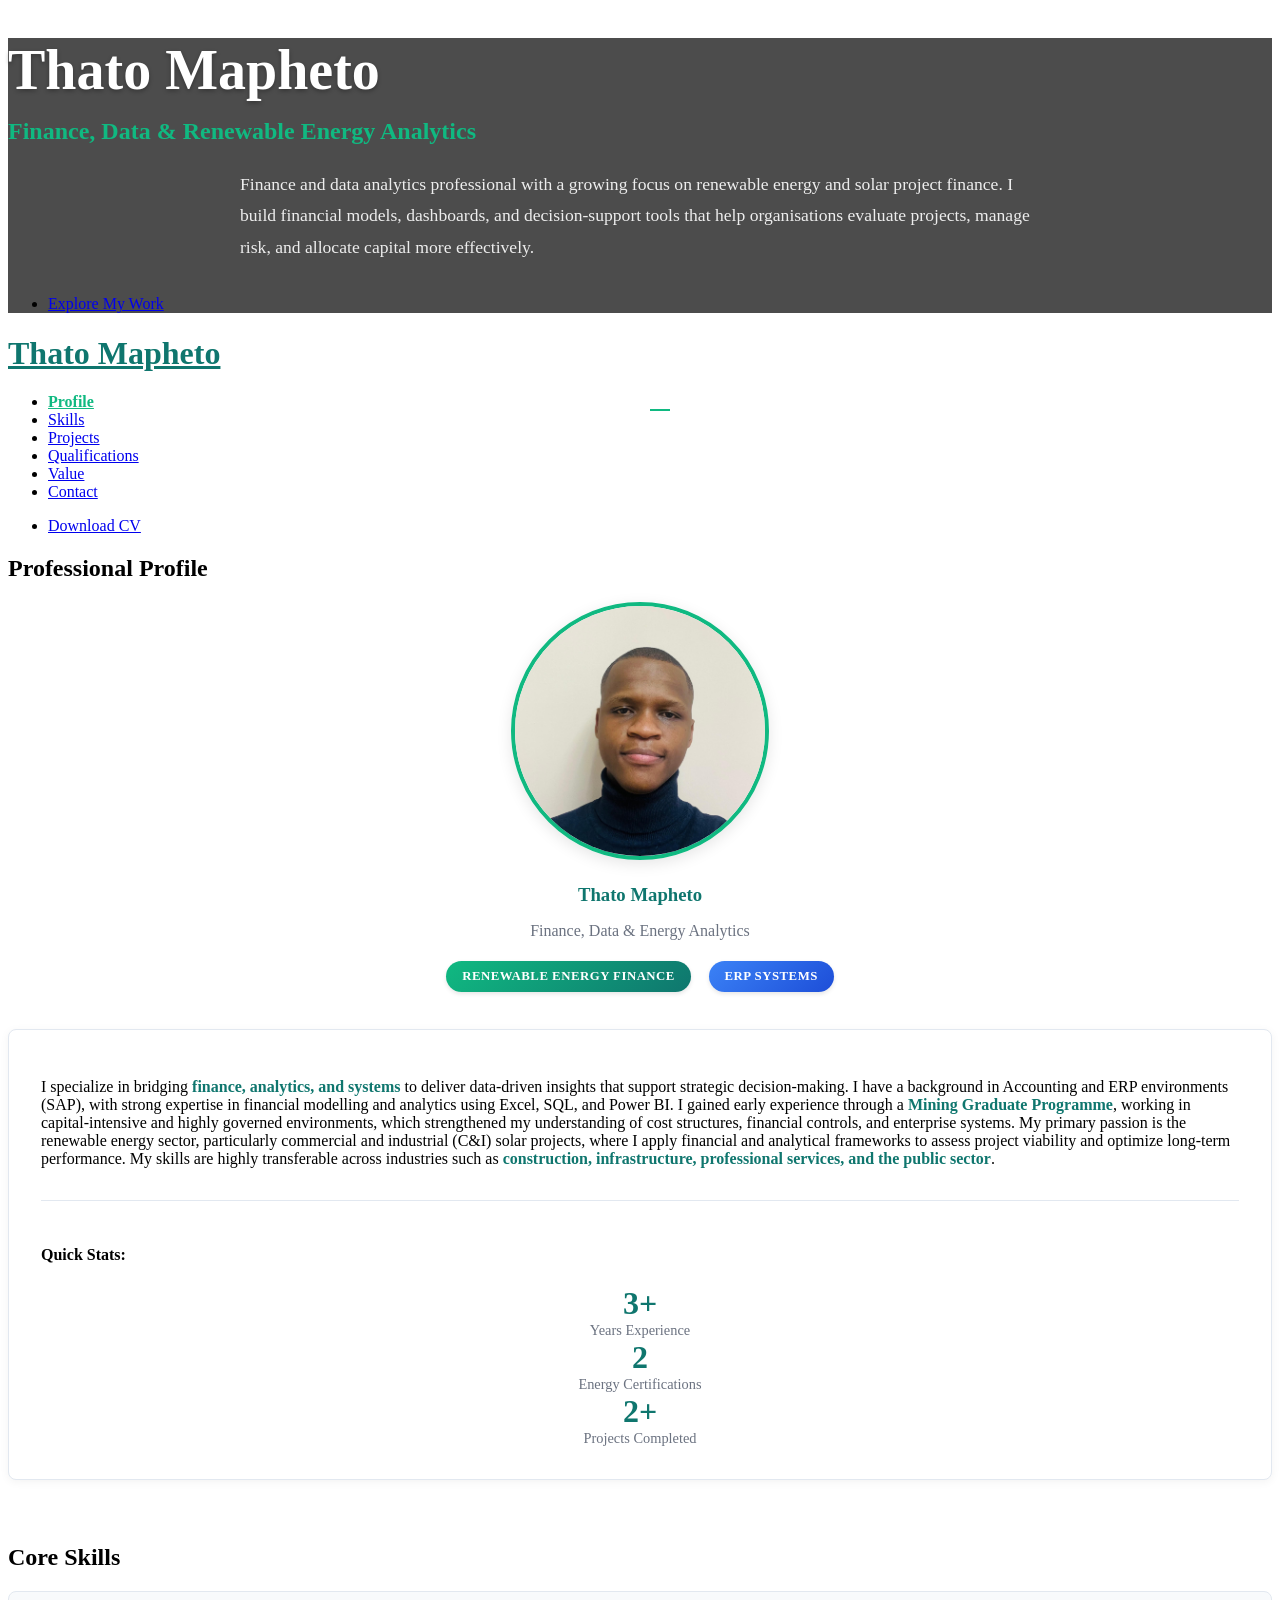
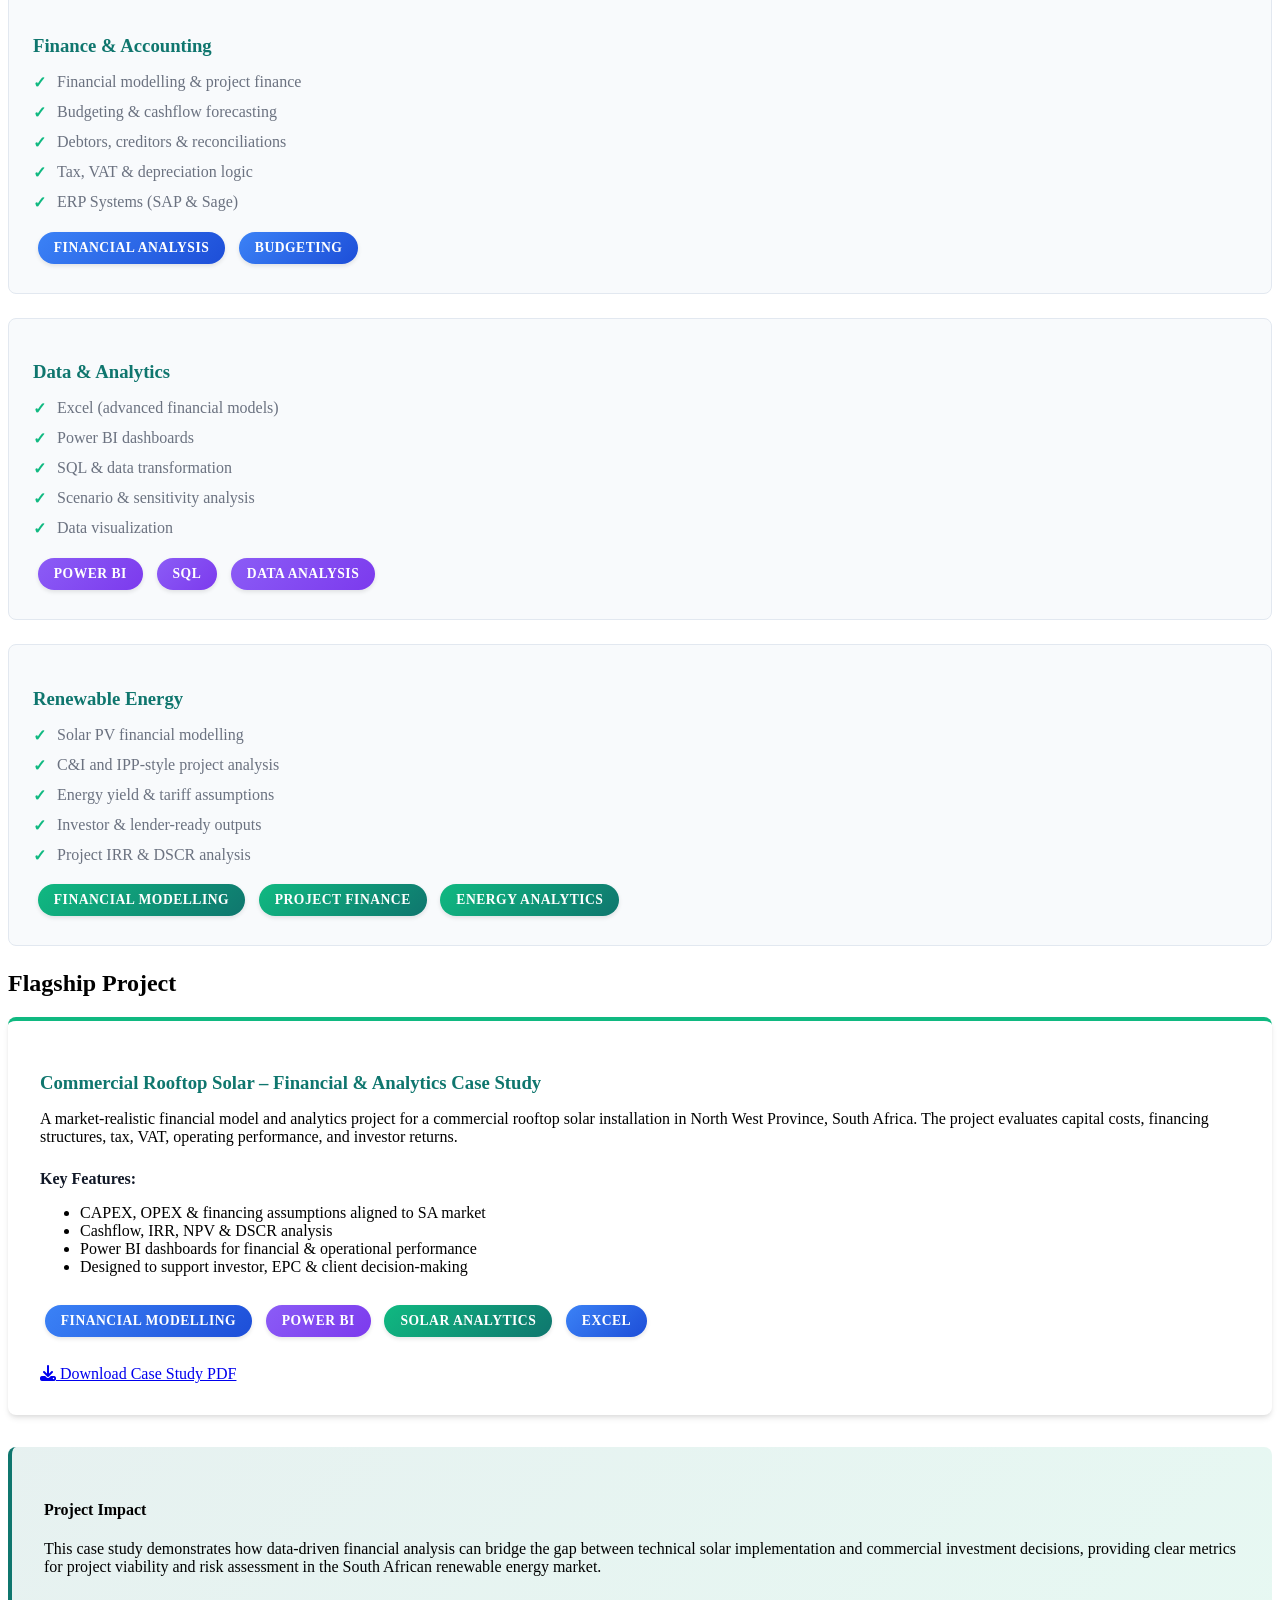
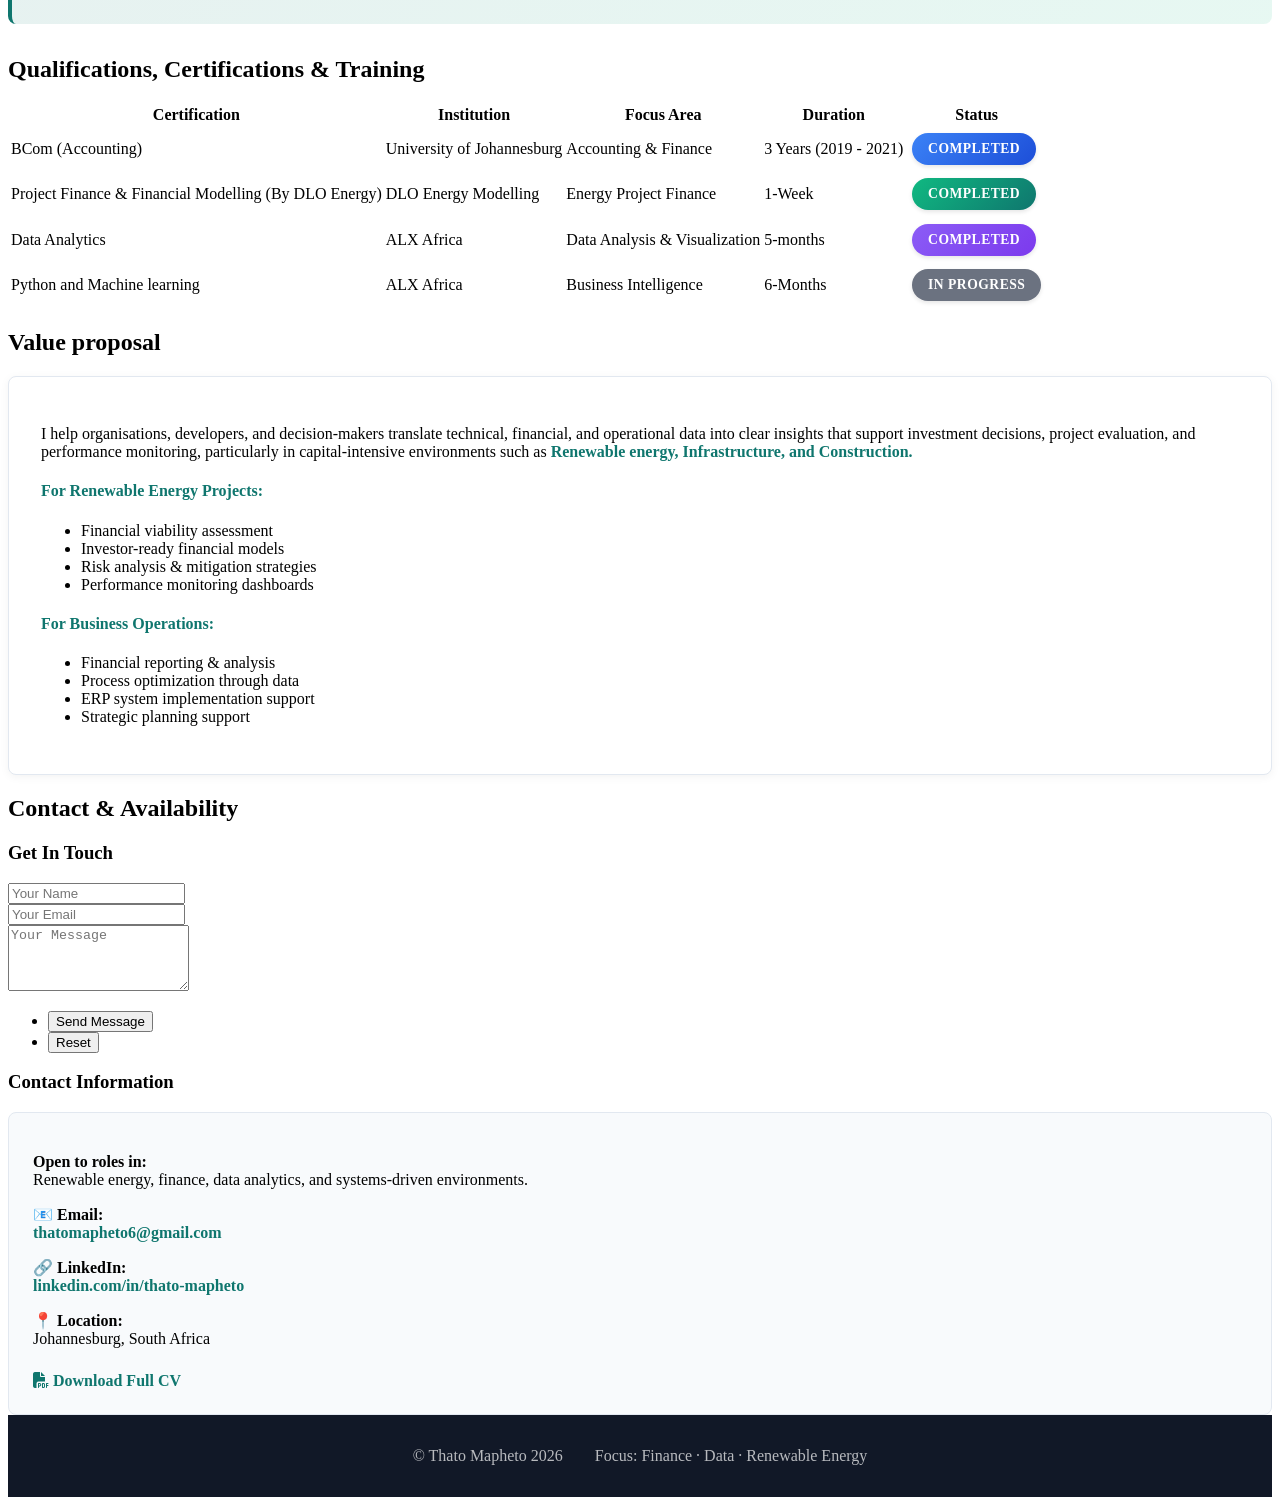
==== index1.html @ 17a0771d "add new website html" ====
<!DOCTYPE HTML>
<!--
	Massively by HTML5 UP
	html5up.net | @ajlkn
	Free for personal and commercial use under the CCA 3.0 license (html5up.net/license)
-->
<html>

<head>
	<title>Thato Mapheto | Finance, Data & Renewable Energy Analytics</title>
	<meta charset="utf-8" />
	<meta name="viewport" content="width=device-width, initial-scale=1, user-scalable=no" />
	<meta name="viewport" content="width=device-width, initial-scale=1.0, maximum-scale=5.0, user-scalable=yes">
	<meta name="description" content="Finance, Data & Renewable Energy Analytics Professional 
		specializing in solar project finance, financial modelling, and data-driven decision support." />
	<link rel="stylesheet" href="assets/css/main.css" />
	<link rel="stylesheet" href="assets/css/custom.css" />
	<noscript>
		<link rel="stylesheet" href="assets/css/noscript.css" />
	</noscript>
	<link rel="stylesheet" href="https://cdnjs.cloudflare.com/ajax/libs/font-awesome/6.4.0/css/all.min.css">
</head>

<body class="is-preload">

	<!-- Wrapper -->
	<div id="wrapper" class="fade-in">

		<!-- Intro -->
		<div id="intro">
			<h1>Thato Mapheto</h1>
			<div class="tagline">Finance, Data & Renewable Energy Analytics</div>
			<p class="intro-text">
				Finance and data analytics professional with a growing focus on renewable energy and solar project
				finance.
				I build financial models, dashboards, and decision-support tools that help organisations evaluate
				projects,
				manage risk, and allocate capital more effectively.
			</p>
			<ul class="actions">
				<li><a href="#main" class="button icon solid solo fa-arrow-down scrolly">Explore My Work</a></li>
			</ul>
		</div>

		<!-- Header -->
		<header id="header">
			<a href="index.html" class="logo header-logo">
				<h1>Thato Mapheto</h1>
			</a>
		</header>

		<!-- Nav -->
		<nav id="nav">
			<ul class="links">
				<li class="active"><a href="#main">Profile</a></li>
				<li><a href="#skills">Skills</a></li>
				<li><a href="#projects">Projects</a></li>
				<li><a href="#certifications">Qualifications</a></li>
				<li><a href="#value">Value</a></li>
				<li><a href="#contact">Contact</a></li>
			</ul>
			<ul class="icons">
				<li><a href="./ThatoMaphetoCV.pdf" class="button icon solid fa-download" download>Download CV</a>
				</li>
			</ul>
		</nav>

		<!-- Main -->
		<div id="main">

			<!-- Profile Section -->
			<article class="post featured">
				<header class="major">
					<h2>Professional Profile</h2>
				</header>

				<div class="row">
					<!-- Portrait Column -->
					<div class="col-4 col-12-small">
						<div class="profile-portrait">
							<div class="portrait-container">
								<img src="./images/image1.jpg" alt="Thato Mapheto - Finance & Energy Professional" />
							</div>
							<div class="portrait-info">
								<h3>Thato Mapheto</h3>
								<p>Finance, Data & Energy Analytics</p>
								<div class="portrait-tags">
									<span class="skill-tag energy-tag">Renewable Energy Finance</span>
									<span class="skill-tag finance-tag">ERP Systems</span>
								</div>
							</div>
						</div>
					</div>

					<!-- Bio Content Column -->
					<div class="col-8 col-12-small">
						<div class="box">
							<p>
								I specialize in bridging <span class="highlight-text">finance, analytics, and
									systems</span> to deliver data-driven insights that support strategic
								decision-making.
								I have a background in Accounting and ERP environments (SAP), with
								strong expertise in financial modelling and analytics using Excel, SQL, and Power BI.
								I gained early experience through a <span class="highlight-text">Mining Graduate
									Programme</span>,
								working in capital-intensive and highly governed environments, which strengthened my
								understanding of cost structures, financial controls, and enterprise systems. My primary
								passion is
								the renewable energy sector, particularly commercial and industrial (C&I) solar
								projects, where I
								apply financial and analytical frameworks to assess project viability and optimize
								long-term
								performance. My skills are highly transferable across industries such as
								<span class="highlight-text">construction, infrastructure, professional services, and
									the public sector</span>.
							</p>

							<div class="quick-stats">
								<h4>Quick Stats:</h4>
								<div class="row stats-grid">
									<div class="col-4 col-12-small">
										<div class="stat-item">
											<div class="stat-number">3+</div>
											<div class="stat-label">Years Experience</div>
										</div>
									</div>
									<div class="col-4 col-12-small">
										<div class="stat-item">
											<div class="stat-number">2</div>
											<div class="stat-label">Energy Certifications</div>
										</div>
									</div>
									<div class="col-4 col-12-small">
										<div class="stat-item">
											<div class="stat-number">2+</div>
											<div class="stat-label">Projects Completed</div>
										</div>
									</div>
								</div>
							</div>
						</div>
					</div>
				</div>
			</article>

			<!-- Skills Section -->
			<section id="skills">
				<article>
					<header>
						<h2>Core Skills</h2>
					</header>

					<div class="row">
						<div class="col-4 col-12-small">
							<div class="value-card">
								<h3>Finance & Accounting</h3>
								<ul>
									<li>Financial modelling & project finance</li>
									<li>Budgeting & cashflow forecasting</li>
									<li>Debtors, creditors & reconciliations</li>
									<li>Tax, VAT & depreciation logic</li>
									<li>ERP Systems (SAP & Sage)</li>
								</ul>
								<div class="skill-tags">
									<span class="skill-tag finance-tag">Financial Analysis</span>
									<span class="skill-tag finance-tag">Budgeting</span>
								</div>
							</div>
						</div>

						<div class="col-4 col-12-small">
							<div class="value-card">
								<h3>Data & Analytics</h3>
								<ul>
									<li>Excel (advanced financial models)</li>
									<li>Power BI dashboards</li>
									<li>SQL & data transformation</li>
									<li>Scenario & sensitivity analysis</li>
									<li>Data visualization</li>
								</ul>
								<div class="skill-tags">
									<span class="skill-tag data-tag">Power BI</span>
									<span class="skill-tag data-tag">SQL</span>
									<span class="skill-tag data-tag">Data Analysis</span>
								</div>
							</div>
						</div>

						<div class="col-4 col-12-small">
							<div class="value-card">
								<h3>Renewable Energy</h3>
								<ul>
									<li>Solar PV financial modelling</li>
									<li>C&I and IPP-style project analysis</li>
									<li>Energy yield & tariff assumptions</li>
									<li>Investor & lender-ready outputs</li>
									<li>Project IRR & DSCR analysis</li>
								</ul>
								<div class="skill-tags">
									<span class="skill-tag energy-tag">Financial Modelling</span>
									<span class="skill-tag energy-tag">Project Finance</span>
									<span class="skill-tag energy-tag">Energy Analytics</span>
								</div>
							</div>
						</div>
					</div>
				</article>
			</section>

			<!-- Projects Section -->
			<section id="projects">
				<article>
					<header>
						<h2>Flagship Project</h2>
					</header>

					<div class="project-card">
						<h3>Commercial Rooftop Solar – Financial & Analytics Case Study</h3>
						<p>
							A market-realistic financial model and analytics project for a commercial rooftop solar
							installation
							in North West Province, South Africa. The project evaluates capital costs, financing
							structures,
							tax, VAT, operating performance, and investor returns.
						</p>

						<h4>Key Features:</h4>
						<ul>
							<li>CAPEX, OPEX & financing assumptions aligned to SA market</li>
							<li>Cashflow, IRR, NPV & DSCR analysis</li>
							<li>Power BI dashboards for financial & operational performance</li>
							<li>Designed to support investor, EPC & client decision-making</li>
						</ul>

						<div class="tech-stack">
							<span class="tech-tag finance-tag">Financial Modelling</span>
							<span class="tech-tag data-tag">Power BI</span>
							<span class="tech-tag energy-tag">Solar Analytics</span>
							<span class="tech-tag finance-tag">Excel</span>
						</div>

						<a href="./North_West_Rooftop_Solar_Case_Study.pdf" class="button primary" target="_blank">
							<i class="fas fa-download"></i> Download Case Study PDF
						</a>
					</div>

					<div class="highlight-box">
						<h4>Project Impact</h4>
						<p>This case study demonstrates how data-driven financial analysis can bridge the gap between
							technical
							solar implementation and commercial investment decisions, providing clear metrics for
							project viability
							and risk assessment in the South African renewable energy market.</p>
					</div>
				</article>
			</section>

			<!-- Certifications Section -->
			<section id="certifications">
				<article>
					<header>
						<h2>Qualifications, Certifications & Training</h2>
					</header>

					<div class="table-wrapper">

						<!-- Update your certifications table -->
						<table>
							<thead>
								<tr>
									<th>Certification</th>
									<th>Institution</th>
									<th>Focus Area</th>
									<th>Duration</th>
									<th>Status</th>
								</tr>
							</thead>
							<tbody>
								<tr>
									<td data-label="Certification">BCom (Accounting)</td>
									<td data-label="Institution">University of Johannesburg</td>
									<td data-label="Focus Area">Accounting & Finance</td>
									<td data-label="Duration">3 Years (2019 - 2021)</td>
									<td data-label="Status"><span class="cert-badge finance-tag">Completed</span></td>
								</tr>

								<tr>
									<td>Project Finance & Financial Modelling (By DLO Energy)</td>
									<td>DLO Energy Modelling</td>
									<td>Energy Project Finance</td>
									<td>1-Week </td>
									<td><span class="cert-badge energy-tag">Completed</span></td>
								</tr>
								<tr>
									<td>Data Analytics</td>
									<td>ALX Africa</td>
									<td>Data Analysis & Visualization</td>
									<td>5-months</td>
									<td><span class="cert-badge data-tag">Completed</span></td>
								</tr>
								<tr>
									<td>Python and Machine learning</td>
									<td>ALX Africa</td>
									<td>Business Intelligence</td>
									<td>6-Months</td>
									<td><span class="cert-badge in-progress">In Progress</span></td>
								</tr>
							</tbody>
						</table>
					</div>
				</article>
			</section>

			<!-- Value Section -->
			<section id="value">
				<article>
					<header>
						<h2>Value proposal</h2>
					</header>

					<div class="box">
						<p>
							I help organisations, developers, and decision-makers translate technical, financial,
							and operational data into clear insights that support investment decisions, project
							evaluation,
							and performance monitoring, particularly in capital-intensive environments such as
							<span class="highlight-text">Renewable energy, Infrastructure, and Construction.</span>
						</p>

						<div class="row">
							<div class="col-6 col-12-small">
								<h4><span class="highlight-text">For Renewable Energy Projects:</span></h4>
								<ul>
									<li>Financial viability assessment</li>
									<li>Investor-ready financial models</li>
									<li>Risk analysis & mitigation strategies</li>
									<li>Performance monitoring dashboards</li>
								</ul>
							</div>
							<div class="col-6 col-12-small">
								<h4><span class="highlight-text">For Business Operations:</span></h4>
								<ul>
									<li>Financial reporting & analysis</li>
									<li>Process optimization through data</li>
									<li>ERP system implementation support</li>
									<li>Strategic planning support</li>
								</ul>
							</div>
						</div>
					</div>
				</article>
			</section>

			<!-- Contact Section -->
			<section id="contact">
				<article>
					<header>
						<h2>Contact & Availability</h2>
					</header>

					<div class="row">
						<div class="col-6 col-12-small">
							<h3>Get In Touch</h3>
							<form id="contact-form" method="post" action="#">
								<div class="row gtr-uniform">
									<div class="col-6 col-12-xsmall">
										<input type="text" name="name" id="name" placeholder="Your Name" required />
									</div>
									<div class="col-6 col-12-xsmall">
										<input type="email" name="email" id="email" placeholder="Your Email" required />
									</div>
									<div class="col-12">
										<textarea name="message" id="message" placeholder="Your Message" rows="4"
											required></textarea>
									</div>
									<div class="col-12">
										<ul class="actions">
											<li><input type="submit" value="Send Message" class="primary" /></li>
											<li><input type="reset" value="Reset" /></li>
										</ul>
									</div>
								</div>
							</form>
						</div>
						<div class="col-6 col-12-small">
							<h3>Contact Information</h3>
							<div class="contact-info">
								<p>
									<strong>Open to roles in:</strong><br />
									Renewable energy, finance, data analytics, and systems-driven environments.
								</p>

								<p>
									<strong>📧 Email:</strong><br />
									<a href="mailto:thatomapheto6@gmail.com">thatomapheto6@gmail.com</a>
								</p>

								<p>
									<strong>🔗 LinkedIn:</strong><br />
									<a href="https://www.linkedin.com" target="_blank">linkedin.com/in/thato-mapheto</a>
								</p>

								<p>
									<strong>📍 Location:</strong><br />
									Johannesburg, South Africa
								</p>

								<div class="cv-download">
									<a href="./ThatoMaphetoCV.pdf" class="button" download>
										<i class="fas fa-file-pdf"></i> Download Full CV
									</a>
								</div>
							</div>
						</div>
					</div>
				</article>
			</section>
		</div>

		<!-- Copyright -->
		<div id="copyright">
			<ul>
				<li>&copy; Thato Mapheto <span id="current-year"></span></li>
				<li>Focus: Finance · Data · Renewable Energy</li>
			</ul>
		</div>

	</div>

	<!-- Scripts -->
	<script src="assets/js/jquery.min.js"></script>
	<script src="assets/js/jquery.scrollex.min.js"></script>
	<script src="assets/js/jquery.scrolly.min.js"></script>
	<script src="assets/js/browser.min.js"></script>
	<script src="assets/js/breakpoints.min.js"></script>
	<script src="assets/js/util.js"></script>
	<script src="assets/js/main.js"></script>
	<script src="assets/js/custom.js"></script>

</body>

</html>
---- assets/css/main.css ----
@import url(fontawesome-all.min.css);
@import url("https://fonts.googleapis.com/css?family=Merriweather:300,700,300italic,700italic|Source+Sans+Pro:900");

/*
	Massively by HTML5 UP
	html5up.net | @ajlkn
	Free for personal and commercial use under the CCA 3.0 license (html5up.net/license)
*/

html, body, div, span, applet, object,
iframe, h1, h2, h3, h4, h5, h6, p, blockquote,
pre, a, abbr, acronym, address, big, cite,
code, del, dfn, em, img, ins, kbd, q, s, samp,
small, strike, strong, sub, sup, tt, var, b,
u, i, center, dl, dt, dd, ol, ul, li, fieldset,
form, label, legend, table, caption, tbody,
tfoot, thead, tr, th, td, article, aside,
canvas, details, embed, figure, figcaption,
footer, header, hgroup, menu, nav, output, ruby,
section, summary, time, mark, audio, video {
	margin: 0;
	padding: 0;
	border: 0;
	font-size: 100%;
	font: inherit;
	vertical-align: baseline;}

article, aside, details, figcaption, figure,
footer, header, hgroup, menu, nav, section {
	display: block;}

body {
	line-height: 1;
}

ol, ul {
	list-style: none;
}

blockquote, q {
	quotes: none;
}

	blockquote:before, blockquote:after, q:before, q:after {
		content: '';
		content: none;
	}

table {
	border-collapse: collapse;
	border-spacing: 0;
}

body {
	-webkit-text-size-adjust: none;
}

mark {
	background-color: transparent;
	color: inherit;
}

input::-moz-focus-inner {
	border: 0;
	padding: 0;
}

input, select, textarea {
	-moz-appearance: none;
	-webkit-appearance: none;
	-ms-appearance: none;
	appearance: none;
}

/* Basic */

	@-ms-viewport {
		width: device-width;
	}

	body {
		-ms-overflow-style: scrollbar;
	}

	@media screen and (max-width: 480px) {

		html, body {
			min-width: 320px;
		}

	}

	html {
		box-sizing: border-box;
	}

	*, *:before, *:after {
		box-sizing: inherit;
	}

	body {
		background-color: #1e252d;
	}

		body.is-preload *, body.is-preload *:before, body.is-preload *:after {
			-moz-animation: none !important;
			-webkit-animation: none !important;
			-ms-animation: none !important;
			animation: none !important;
			-moz-transition: none !important;
			-webkit-transition: none !important;
			-ms-transition: none !important;
			transition: none !important;
		}

/* Type */

	html {
		font-size: 16pt;
	}

		@media screen and (max-width: 1680px) {

			html {
				font-size: 12pt;
			}

		}

		@media screen and (max-width: 1280px) {

			html {
				font-size: 11pt;
			}

		}

		@media screen and (max-width: 360px) {

			html {
				font-size: 10pt;
			}

		}

	body {
		color: #212931;
	}

	body, input, select, textarea {
		font-family: "Merriweather", Georgia, serif;
		font-weight: 300;
		font-size: 1rem;
		line-height: 2.375;
	}

	a {
		-moz-transition: color 0.2s ease-in-out, background-color 0.2s ease-in-out, border-color 0.2s ease-in-out, box-shadow 0.2s ease-in-out;
		-webkit-transition: color 0.2s ease-in-out, background-color 0.2s ease-in-out, border-color 0.2s ease-in-out, box-shadow 0.2s ease-in-out;
		-ms-transition: color 0.2s ease-in-out, background-color 0.2s ease-in-out, border-color 0.2s ease-in-out, box-shadow 0.2s ease-in-out;
		transition: color 0.2s ease-in-out, background-color 0.2s ease-in-out, border-color 0.2s ease-in-out, box-shadow 0.2s ease-in-out;
		border-bottom: dotted 1px;
		text-decoration: none;
	}

		a:hover {
			border-bottom-color: transparent;
		}

	strong, b {
		font-weight: 600;
	}

	em, i {
		font-style: italic;
	}

	p {
		text-align: justify;
		margin: 0 0 2rem 0;
	}

	h1, h2, h3, h4, h5, h6 {
		font-family: "Source Sans Pro", Helvetica, sans-serif;
		font-weight: 900;
		line-height: 1.5;
		letter-spacing: 0.075em;
		text-transform: uppercase;
		margin: 0 0 1rem 0;
	}

		h1 a, h2 a, h3 a, h4 a, h5 a, h6 a {
			border-bottom: 0;
			color: inherit;
			text-decoration: none;
		}

	h1 {
		font-size: 4rem;
		line-height: 1.1;
		margin: 0 0 2rem 0;
	}

	h2 {
		font-size: 1.75rem;
		line-height: 1.3;
		margin: 0 0 1.5rem 0;
	}

	h3 {
		font-size: 1.25rem;
		margin: 0 0 1.5rem 0;
	}

	h4 {
		font-size: 1rem;
	}

	h5 {
		font-size: 0.9rem;
	}

	h6 {
		font-size: 0.8rem;
	}

	sub {
		font-size: 0.8rem;
		position: relative;
		top: 0.5rem;
	}

	sup {
		font-size: 0.8rem;
		position: relative;
		top: -0.5rem;
	}

	blockquote {
		border-left: solid 4px;
		font-style: italic;
		margin: 0 0 2rem 0;
		padding: 0.5rem 0 0.5rem 2rem;
	}

	code {
		border: solid 2px;
		font-family: "Courier New", monospace;
		font-size: 0.9rem;
		margin: 0 0.25rem;
		padding: 0.25rem 0.65rem;
	}

	pre {
		-webkit-overflow-scrolling: touch;
		font-family: "Courier New", monospace;
		font-size: 0.9rem;
		margin: 0 0 2rem 0;
	}

		pre code {
			display: block;
			line-height: 1.75;
			padding: 1rem 1.5rem;
			overflow-x: auto;
		}

	hr {
		border: 0;
		border-bottom: solid 2px;
		margin: 3rem 0;
	}

		hr.major {
			margin: 5rem 0;
		}

	.align-left {
		text-align: left;
	}

	.align-center {
		text-align: center;
	}

	.align-right {
		text-align: right;
	}

	input, select, textarea {
		color: #212931;
	}

	a {
		color: #212931;
		border-bottom-color: rgba(33, 41, 49, 0.5);
	}

		a:hover {
			border-bottom-color: transparent;
			color: #18bfef !important;
		}

	strong, b {
		color: #212931;
	}

	h1, h2, h3, h4, h5, h6 {
		color: #212931;
	}

	blockquote {
		border-left-color: #eeeeee;
	}

	code {
		background: rgba(220, 220, 220, 0.25);
		border-color: #eeeeee;
	}

	hr {
		border-bottom-color: #eeeeee;
	}

/* Row */

	.row {
		display: flex;
		flex-wrap: wrap;
		box-sizing: border-box;
		align-items: stretch;
	}

		.row > * {
			box-sizing: border-box;
		}

		.row.gtr-uniform > * > :last-child {
			margin-bottom: 0;
		}

		.row.aln-left {
			justify-content: flex-start;
		}

		.row.aln-center {
			justify-content: center;
		}

		.row.aln-right {
			justify-content: flex-end;
		}

		.row.aln-top {
			align-items: flex-start;
		}

		.row.aln-middle {
			align-items: center;
		}

		.row.aln-bottom {
			align-items: flex-end;
		}

		.row > .imp {
			order: -1;
		}

		.row > .col-1 {
			width: 8.33333%;
		}

		.row > .off-1 {
			margin-left: 8.33333%;
		}

		.row > .col-2 {
			width: 16.66667%;
		}

		.row > .off-2 {
			margin-left: 16.66667%;
		}

		.row > .col-3 {
			width: 25%;
		}

		.row > .off-3 {
			margin-left: 25%;
		}

		.row > .col-4 {
			width: 33.33333%;
		}

		.row > .off-4 {
			margin-left: 33.33333%;
		}

		.row > .col-5 {
			width: 41.66667%;
		}

		.row > .off-5 {
			margin-left: 41.66667%;
		}

		.row > .col-6 {
			width: 50%;
		}

		.row > .off-6 {
			margin-left: 50%;
		}

		.row > .col-7 {
			width: 58.33333%;
		}

		.row > .off-7 {
			margin-left: 58.33333%;
		}

		.row > .col-8 {
			width: 66.66667%;
		}

		.row > .off-8 {
			margin-left: 66.66667%;
		}

		.row > .col-9 {
			width: 75%;
		}

		.row > .off-9 {
			margin-left: 75%;
		}

		.row > .col-10 {
			width: 83.33333%;
		}

		.row > .off-10 {
			margin-left: 83.33333%;
		}

		.row > .col-11 {
			width: 91.66667%;
		}

		.row > .off-11 {
			margin-left: 91.66667%;
		}

		.row > .col-12 {
			width: 100%;
		}

		.row > .off-12 {
			margin-left: 100%;
		}

		.row.gtr-0 {
			margin-top: 0;
			margin-left: 0rem;
		}

			.row.gtr-0 > * {
				padding: 0 0 0 0rem;
			}

			.row.gtr-0.gtr-uniform {
				margin-top: 0rem;
			}

				.row.gtr-0.gtr-uniform > * {
					padding-top: 0rem;
				}

		.row.gtr-25 {
			margin-top: 0;
			margin-left: -0.375rem;
		}

			.row.gtr-25 > * {
				padding: 0 0 0 0.375rem;
			}

			.row.gtr-25.gtr-uniform {
				margin-top: -0.375rem;
			}

				.row.gtr-25.gtr-uniform > * {
					padding-top: 0.375rem;
				}

		.row.gtr-50 {
			margin-top: 0;
			margin-left: -0.75rem;
		}

			.row.gtr-50 > * {
				padding: 0 0 0 0.75rem;
			}

			.row.gtr-50.gtr-uniform {
				margin-top: -0.75rem;
			}

				.row.gtr-50.gtr-uniform > * {
					padding-top: 0.75rem;
				}

		.row {
			margin-top: 0;
			margin-left: -1.5rem;
		}

			.row > * {
				padding: 0 0 0 1.5rem;
			}

			.row.gtr-uniform {
				margin-top: -1.5rem;
			}

				.row.gtr-uniform > * {
					padding-top: 1.5rem;
				}

		.row.gtr-150 {
			margin-top: 0;
			margin-left: -2.25rem;
		}

			.row.gtr-150 > * {
				padding: 0 0 0 2.25rem;
			}

			.row.gtr-150.gtr-uniform {
				margin-top: -2.25rem;
			}

				.row.gtr-150.gtr-uniform > * {
					padding-top: 2.25rem;
				}

		.row.gtr-200 {
			margin-top: 0;
			margin-left: -3rem;
		}

			.row.gtr-200 > * {
				padding: 0 0 0 3rem;
			}

			.row.gtr-200.gtr-uniform {
				margin-top: -3rem;
			}

				.row.gtr-200.gtr-uniform > * {
					padding-top: 3rem;
				}

		@media screen and (max-width: 1680px) {

			.row {
				display: flex;
				flex-wrap: wrap;
				box-sizing: border-box;
				align-items: stretch;
			}

				.row > * {
					box-sizing: border-box;
				}

				.row.gtr-uniform > * > :last-child {
					margin-bottom: 0;
				}

				.row.aln-left {
					justify-content: flex-start;
				}

				.row.aln-center {
					justify-content: center;
				}

				.row.aln-right {
					justify-content: flex-end;
				}

				.row.aln-top {
					align-items: flex-start;
				}

				.row.aln-middle {
					align-items: center;
				}

				.row.aln-bottom {
					align-items: flex-end;
				}

				.row > .imp-xlarge {
					order: -1;
				}

				.row > .col-1-xlarge {
					width: 8.33333%;
				}

				.row > .off-1-xlarge {
					margin-left: 8.33333%;
				}

				.row > .col-2-xlarge {
					width: 16.66667%;
				}

				.row > .off-2-xlarge {
					margin-left: 16.66667%;
				}

				.row > .col-3-xlarge {
					width: 25%;
				}

				.row > .off-3-xlarge {
					margin-left: 25%;
				}

				.row > .col-4-xlarge {
					width: 33.33333%;
				}

				.row > .off-4-xlarge {
					margin-left: 33.33333%;
				}

				.row > .col-5-xlarge {
					width: 41.66667%;
				}

				.row > .off-5-xlarge {
					margin-left: 41.66667%;
				}

				.row > .col-6-xlarge {
					width: 50%;
				}

				.row > .off-6-xlarge {
					margin-left: 50%;
				}

				.row > .col-7-xlarge {
					width: 58.33333%;
				}

				.row > .off-7-xlarge {
					margin-left: 58.33333%;
				}

				.row > .col-8-xlarge {
					width: 66.66667%;
				}

				.row > .off-8-xlarge {
					margin-left: 66.66667%;
				}

				.row > .col-9-xlarge {
					width: 75%;
				}

				.row > .off-9-xlarge {
					margin-left: 75%;
				}

				.row > .col-10-xlarge {
					width: 83.33333%;
				}

				.row > .off-10-xlarge {
					margin-left: 83.33333%;
				}

				.row > .col-11-xlarge {
					width: 91.66667%;
				}

				.row > .off-11-xlarge {
					margin-left: 91.66667%;
				}

				.row > .col-12-xlarge {
					width: 100%;
				}

				.row > .off-12-xlarge {
					margin-left: 100%;
				}

				.row.gtr-0 {
					margin-top: 0;
					margin-left: 0rem;
				}

					.row.gtr-0 > * {
						padding: 0 0 0 0rem;
					}

					.row.gtr-0.gtr-uniform {
						margin-top: 0rem;
					}

						.row.gtr-0.gtr-uniform > * {
							padding-top: 0rem;
						}

				.row.gtr-25 {
					margin-top: 0;
					margin-left: -0.375rem;
				}

					.row.gtr-25 > * {
						padding: 0 0 0 0.375rem;
					}

					.row.gtr-25.gtr-uniform {
						margin-top: -0.375rem;
					}

						.row.gtr-25.gtr-uniform > * {
							padding-top: 0.375rem;
						}

				.row.gtr-50 {
					margin-top: 0;
					margin-left: -0.75rem;
				}

					.row.gtr-50 > * {
						padding: 0 0 0 0.75rem;
					}

					.row.gtr-50.gtr-uniform {
						margin-top: -0.75rem;
					}

						.row.gtr-50.gtr-uniform > * {
							padding-top: 0.75rem;
						}

				.row {
					margin-top: 0;
					margin-left: -1.5rem;
				}

					.row > * {
						padding: 0 0 0 1.5rem;
					}

					.row.gtr-uniform {
						margin-top: -1.5rem;
					}

						.row.gtr-uniform > * {
							padding-top: 1.5rem;
						}

				.row.gtr-150 {
					margin-top: 0;
					margin-left: -2.25rem;
				}

					.row.gtr-150 > * {
						padding: 0 0 0 2.25rem;
					}

					.row.gtr-150.gtr-uniform {
						margin-top: -2.25rem;
					}

						.row.gtr-150.gtr-uniform > * {
							padding-top: 2.25rem;
						}

				.row.gtr-200 {
					margin-top: 0;
					margin-left: -3rem;
				}

					.row.gtr-200 > * {
						padding: 0 0 0 3rem;
					}

					.row.gtr-200.gtr-uniform {
						margin-top: -3rem;
					}

						.row.gtr-200.gtr-uniform > * {
							padding-top: 3rem;
						}

		}

		@media screen and (max-width: 1280px) {

			.row {
				display: flex;
				flex-wrap: wrap;
				box-sizing: border-box;
				align-items: stretch;
			}

				.row > * {
					box-sizing: border-box;
				}

				.row.gtr-uniform > * > :last-child {
					margin-bottom: 0;
				}

				.row.aln-left {
					justify-content: flex-start;
				}

				.row.aln-center {
					justify-content: center;
				}

				.row.aln-right {
					justify-content: flex-end;
				}

				.row.aln-top {
					align-items: flex-start;
				}

				.row.aln-middle {
					align-items: center;
				}

				.row.aln-bottom {
					align-items: flex-end;
				}

				.row > .imp-large {
					order: -1;
				}

				.row > .col-1-large {
					width: 8.33333%;
				}

				.row > .off-1-large {
					margin-left: 8.33333%;
				}

				.row > .col-2-large {
					width: 16.66667%;
				}

				.row > .off-2-large {
					margin-left: 16.66667%;
				}

				.row > .col-3-large {
					width: 25%;
				}

				.row > .off-3-large {
					margin-left: 25%;
				}

				.row > .col-4-large {
					width: 33.33333%;
				}

				.row > .off-4-large {
					margin-left: 33.33333%;
				}

				.row > .col-5-large {
					width: 41.66667%;
				}

				.row > .off-5-large {
					margin-left: 41.66667%;
				}

				.row > .col-6-large {
					width: 50%;
				}

				.row > .off-6-large {
					margin-left: 50%;
				}

				.row > .col-7-large {
					width: 58.33333%;
				}

				.row > .off-7-large {
					margin-left: 58.33333%;
				}

				.row > .col-8-large {
					width: 66.66667%;
				}

				.row > .off-8-large {
					margin-left: 66.66667%;
				}

				.row > .col-9-large {
					width: 75%;
				}

				.row > .off-9-large {
					margin-left: 75%;
				}

				.row > .col-10-large {
					width: 83.33333%;
				}

				.row > .off-10-large {
					margin-left: 83.33333%;
				}

				.row > .col-11-large {
					width: 91.66667%;
				}

				.row > .off-11-large {
					margin-left: 91.66667%;
				}

				.row > .col-12-large {
					width: 100%;
				}

				.row > .off-12-large {
					margin-left: 100%;
				}

				.row.gtr-0 {
					margin-top: 0;
					margin-left: 0rem;
				}

					.row.gtr-0 > * {
						padding: 0 0 0 0rem;
					}

					.row.gtr-0.gtr-uniform {
						margin-top: 0rem;
					}

						.row.gtr-0.gtr-uniform > * {
							padding-top: 0rem;
						}

				.row.gtr-25 {
					margin-top: 0;
					margin-left: -0.375rem;
				}

					.row.gtr-25 > * {
						padding: 0 0 0 0.375rem;
					}

					.row.gtr-25.gtr-uniform {
						margin-top: -0.375rem;
					}

						.row.gtr-25.gtr-uniform > * {
							padding-top: 0.375rem;
						}

				.row.gtr-50 {
					margin-top: 0;
					margin-left: -0.75rem;
				}

					.row.gtr-50 > * {
						padding: 0 0 0 0.75rem;
					}

					.row.gtr-50.gtr-uniform {
						margin-top: -0.75rem;
					}

						.row.gtr-50.gtr-uniform > * {
							padding-top: 0.75rem;
						}

				.row {
					margin-top: 0;
					margin-left: -1.5rem;
				}

					.row > * {
						padding: 0 0 0 1.5rem;
					}

					.row.gtr-uniform {
						margin-top: -1.5rem;
					}

						.row.gtr-uniform > * {
							padding-top: 1.5rem;
						}

				.row.gtr-150 {
					margin-top: 0;
					margin-left: -2.25rem;
				}

					.row.gtr-150 > * {
						padding: 0 0 0 2.25rem;
					}

					.row.gtr-150.gtr-uniform {
						margin-top: -2.25rem;
					}

						.row.gtr-150.gtr-uniform > * {
							padding-top: 2.25rem;
						}

				.row.gtr-200 {
					margin-top: 0;
					margin-left: -3rem;
				}

					.row.gtr-200 > * {
						padding: 0 0 0 3rem;
					}

					.row.gtr-200.gtr-uniform {
						margin-top: -3rem;
					}

						.row.gtr-200.gtr-uniform > * {
							padding-top: 3rem;
						}

		}

		@media screen and (max-width: 980px) {

			.row {
				display: flex;
				flex-wrap: wrap;
				box-sizing: border-box;
				align-items: stretch;
			}

				.row > * {
					box-sizing: border-box;
				}

				.row.gtr-uniform > * > :last-child {
					margin-bottom: 0;
				}

				.row.aln-left {
					justify-content: flex-start;
				}

				.row.aln-center {
					justify-content: center;
				}

				.row.aln-right {
					justify-content: flex-end;
				}

				.row.aln-top {
					align-items: flex-start;
				}

				.row.aln-middle {
					align-items: center;
				}

				.row.aln-bottom {
					align-items: flex-end;
				}

				.row > .imp-medium {
					order: -1;
				}

				.row > .col-1-medium {
					width: 8.33333%;
				}

				.row > .off-1-medium {
					margin-left: 8.33333%;
				}

				.row > .col-2-medium {
					width: 16.66667%;
				}

				.row > .off-2-medium {
					margin-left: 16.66667%;
				}

				.row > .col-3-medium {
					width: 25%;
				}

				.row > .off-3-medium {
					margin-left: 25%;
				}

				.row > .col-4-medium {
					width: 33.33333%;
				}

				.row > .off-4-medium {
					margin-left: 33.33333%;
				}

				.row > .col-5-medium {
					width: 41.66667%;
				}

				.row > .off-5-medium {
					margin-left: 41.66667%;
				}

				.row > .col-6-medium {
					width: 50%;
				}

				.row > .off-6-medium {
					margin-left: 50%;
				}

				.row > .col-7-medium {
					width: 58.33333%;
				}

				.row > .off-7-medium {
					margin-left: 58.33333%;
				}

				.row > .col-8-medium {
					width: 66.66667%;
				}

				.row > .off-8-medium {
					margin-left: 66.66667%;
				}

				.row > .col-9-medium {
					width: 75%;
				}

				.row > .off-9-medium {
					margin-left: 75%;
				}

				.row > .col-10-medium {
					width: 83.33333%;
				}

				.row > .off-10-medium {
					margin-left: 83.33333%;
				}

				.row > .col-11-medium {
					width: 91.66667%;
				}

				.row > .off-11-medium {
					margin-left: 91.66667%;
				}

				.row > .col-12-medium {
					width: 100%;
				}

				.row > .off-12-medium {
					margin-left: 100%;
				}

				.row.gtr-0 {
					margin-top: 0;
					margin-left: 0rem;
				}

					.row.gtr-0 > * {
						padding: 0 0 0 0rem;
					}

					.row.gtr-0.gtr-uniform {
						margin-top: 0rem;
					}

						.row.gtr-0.gtr-uniform > * {
							padding-top: 0rem;
						}

				.row.gtr-25 {
					margin-top: 0;
					margin-left: -0.375rem;
				}

					.row.gtr-25 > * {
						padding: 0 0 0 0.375rem;
					}

					.row.gtr-25.gtr-uniform {
						margin-top: -0.375rem;
					}

						.row.gtr-25.gtr-uniform > * {
							padding-top: 0.375rem;
						}

				.row.gtr-50 {
					margin-top: 0;
					margin-left: -0.75rem;
				}

					.row.gtr-50 > * {
						padding: 0 0 0 0.75rem;
					}

					.row.gtr-50.gtr-uniform {
						margin-top: -0.75rem;
					}

						.row.gtr-50.gtr-uniform > * {
							padding-top: 0.75rem;
						}

				.row {
					margin-top: 0;
					margin-left: -1.5rem;
				}

					.row > * {
						padding: 0 0 0 1.5rem;
					}

					.row.gtr-uniform {
						margin-top: -1.5rem;
					}

						.row.gtr-uniform > * {
							padding-top: 1.5rem;
						}

				.row.gtr-150 {
					margin-top: 0;
					margin-left: -2.25rem;
				}

					.row.gtr-150 > * {
						padding: 0 0 0 2.25rem;
					}

					.row.gtr-150.gtr-uniform {
						margin-top: -2.25rem;
					}

						.row.gtr-150.gtr-uniform > * {
							padding-top: 2.25rem;
						}

				.row.gtr-200 {
					margin-top: 0;
					margin-left: -3rem;
				}

					.row.gtr-200 > * {
						padding: 0 0 0 3rem;
					}

					.row.gtr-200.gtr-uniform {
						margin-top: -3rem;
					}

						.row.gtr-200.gtr-uniform > * {
							padding-top: 3rem;
						}

		}

		@media screen and (max-width: 736px) {

			.row {
				display: flex;
				flex-wrap: wrap;
				box-sizing: border-box;
				align-items: stretch;
			}

				.row > * {
					box-sizing: border-box;
				}

				.row.gtr-uniform > * > :last-child {
					margin-bottom: 0;
				}

				.row.aln-left {
					justify-content: flex-start;
				}

				.row.aln-center {
					justify-content: center;
				}

				.row.aln-right {
					justify-content: flex-end;
				}

				.row.aln-top {
					align-items: flex-start;
				}

				.row.aln-middle {
					align-items: center;
				}

				.row.aln-bottom {
					align-items: flex-end;
				}

				.row > .imp-small {
					order: -1;
				}

				.row > .col-1-small {
					width: 8.33333%;
				}

				.row > .off-1-small {
					margin-left: 8.33333%;
				}

				.row > .col-2-small {
					width: 16.66667%;
				}

				.row > .off-2-small {
					margin-left: 16.66667%;
				}

				.row > .col-3-small {
					width: 25%;
				}

				.row > .off-3-small {
					margin-left: 25%;
				}

				.row > .col-4-small {
					width: 33.33333%;
				}

				.row > .off-4-small {
					margin-left: 33.33333%;
				}

				.row > .col-5-small {
					width: 41.66667%;
				}

				.row > .off-5-small {
					margin-left: 41.66667%;
				}

				.row > .col-6-small {
					width: 50%;
				}

				.row > .off-6-small {
					margin-left: 50%;
				}

				.row > .col-7-small {
					width: 58.33333%;
				}

				.row > .off-7-small {
					margin-left: 58.33333%;
				}

				.row > .col-8-small {
					width: 66.66667%;
				}

				.row > .off-8-small {
					margin-left: 66.66667%;
				}

				.row > .col-9-small {
					width: 75%;
				}

				.row > .off-9-small {
					margin-left: 75%;
				}

				.row > .col-10-small {
					width: 83.33333%;
				}

				.row > .off-10-small {
					margin-left: 83.33333%;
				}

				.row > .col-11-small {
					width: 91.66667%;
				}

				.row > .off-11-small {
					margin-left: 91.66667%;
				}

				.row > .col-12-small {
					width: 100%;
				}

				.row > .off-12-small {
					margin-left: 100%;
				}

				.row.gtr-0 {
					margin-top: 0;
					margin-left: 0rem;
				}

					.row.gtr-0 > * {
						padding: 0 0 0 0rem;
					}

					.row.gtr-0.gtr-uniform {
						margin-top: 0rem;
					}

						.row.gtr-0.gtr-uniform > * {
							padding-top: 0rem;
						}

				.row.gtr-25 {
					margin-top: 0;
					margin-left: -0.375rem;
				}

					.row.gtr-25 > * {
						padding: 0 0 0 0.375rem;
					}

					.row.gtr-25.gtr-uniform {
						margin-top: -0.375rem;
					}

						.row.gtr-25.gtr-uniform > * {
							padding-top: 0.375rem;
						}

				.row.gtr-50 {
					margin-top: 0;
					margin-left: -0.75rem;
				}

					.row.gtr-50 > * {
						padding: 0 0 0 0.75rem;
					}

					.row.gtr-50.gtr-uniform {
						margin-top: -0.75rem;
					}

						.row.gtr-50.gtr-uniform > * {
							padding-top: 0.75rem;
						}

				.row {
					margin-top: 0;
					margin-left: -1.5rem;
				}

					.row > * {
						padding: 0 0 0 1.5rem;
					}

					.row.gtr-uniform {
						margin-top: -1.5rem;
					}

						.row.gtr-uniform > * {
							padding-top: 1.5rem;
						}

				.row.gtr-150 {
					margin-top: 0;
					margin-left: -2.25rem;
				}

					.row.gtr-150 > * {
						padding: 0 0 0 2.25rem;
					}

					.row.gtr-150.gtr-uniform {
						margin-top: -2.25rem;
					}

						.row.gtr-150.gtr-uniform > * {
							padding-top: 2.25rem;
						}

				.row.gtr-200 {
					margin-top: 0;
					margin-left: -3rem;
				}

					.row.gtr-200 > * {
						padding: 0 0 0 3rem;
					}

					.row.gtr-200.gtr-uniform {
						margin-top: -3rem;
					}

						.row.gtr-200.gtr-uniform > * {
							padding-top: 3rem;
						}

		}

		@media screen and (max-width: 480px) {

			.row {
				display: flex;
				flex-wrap: wrap;
				box-sizing: border-box;
				align-items: stretch;
			}

				.row > * {
					box-sizing: border-box;
				}

				.row.gtr-uniform > * > :last-child {
					margin-bottom: 0;
				}

				.row.aln-left {
					justify-content: flex-start;
				}

				.row.aln-center {
					justify-content: center;
				}

				.row.aln-right {
					justify-content: flex-end;
				}

				.row.aln-top {
					align-items: flex-start;
				}

				.row.aln-middle {
					align-items: center;
				}

				.row.aln-bottom {
					align-items: flex-end;
				}

				.row > .imp-xsmall {
					order: -1;
				}

				.row > .col-1-xsmall {
					width: 8.33333%;
				}

				.row > .off-1-xsmall {
					margin-left: 8.33333%;
				}

				.row > .col-2-xsmall {
					width: 16.66667%;
				}

				.row > .off-2-xsmall {
					margin-left: 16.66667%;
				}

				.row > .col-3-xsmall {
					width: 25%;
				}

				.row > .off-3-xsmall {
					margin-left: 25%;
				}

				.row > .col-4-xsmall {
					width: 33.33333%;
				}

				.row > .off-4-xsmall {
					margin-left: 33.33333%;
				}

				.row > .col-5-xsmall {
					width: 41.66667%;
				}

				.row > .off-5-xsmall {
					margin-left: 41.66667%;
				}

				.row > .col-6-xsmall {
					width: 50%;
				}

				.row > .off-6-xsmall {
					margin-left: 50%;
				}

				.row > .col-7-xsmall {
					width: 58.33333%;
				}

				.row > .off-7-xsmall {
					margin-left: 58.33333%;
				}

				.row > .col-8-xsmall {
					width: 66.66667%;
				}

				.row > .off-8-xsmall {
					margin-left: 66.66667%;
				}

				.row > .col-9-xsmall {
					width: 75%;
				}

				.row > .off-9-xsmall {
					margin-left: 75%;
				}

				.row > .col-10-xsmall {
					width: 83.33333%;
				}

				.row > .off-10-xsmall {
					margin-left: 83.33333%;
				}

				.row > .col-11-xsmall {
					width: 91.66667%;
				}

				.row > .off-11-xsmall {
					margin-left: 91.66667%;
				}

				.row > .col-12-xsmall {
					width: 100%;
				}

				.row > .off-12-xsmall {
					margin-left: 100%;
				}

				.row.gtr-0 {
					margin-top: 0;
					margin-left: 0rem;
				}

					.row.gtr-0 > * {
						padding: 0 0 0 0rem;
					}

					.row.gtr-0.gtr-uniform {
						margin-top: 0rem;
					}

						.row.gtr-0.gtr-uniform > * {
							padding-top: 0rem;
						}

				.row.gtr-25 {
					margin-top: 0;
					margin-left: -0.375rem;
				}

					.row.gtr-25 > * {
						padding: 0 0 0 0.375rem;
					}

					.row.gtr-25.gtr-uniform {
						margin-top: -0.375rem;
					}

						.row.gtr-25.gtr-uniform > * {
							padding-top: 0.375rem;
						}

				.row.gtr-50 {
					margin-top: 0;
					margin-left: -0.75rem;
				}

					.row.gtr-50 > * {
						padding: 0 0 0 0.75rem;
					}

					.row.gtr-50.gtr-uniform {
						margin-top: -0.75rem;
					}

						.row.gtr-50.gtr-uniform > * {
							padding-top: 0.75rem;
						}

				.row {
					margin-top: 0;
					margin-left: -1.5rem;
				}

					.row > * {
						padding: 0 0 0 1.5rem;
					}

					.row.gtr-uniform {
						margin-top: -1.5rem;
					}

						.row.gtr-uniform > * {
							padding-top: 1.5rem;
						}

				.row.gtr-150 {
					margin-top: 0;
					margin-left: -2.25rem;
				}

					.row.gtr-150 > * {
						padding: 0 0 0 2.25rem;
					}

					.row.gtr-150.gtr-uniform {
						margin-top: -2.25rem;
					}

						.row.gtr-150.gtr-uniform > * {
							padding-top: 2.25rem;
						}

				.row.gtr-200 {
					margin-top: 0;
					margin-left: -3rem;
				}

					.row.gtr-200 > * {
						padding: 0 0 0 3rem;
					}

					.row.gtr-200.gtr-uniform {
						margin-top: -3rem;
					}

						.row.gtr-200.gtr-uniform > * {
							padding-top: 3rem;
						}

		}

		@media screen and (max-width: 360px) {

			.row {
				display: flex;
				flex-wrap: wrap;
				box-sizing: border-box;
				align-items: stretch;
			}

				.row > * {
					box-sizing: border-box;
				}

				.row.gtr-uniform > * > :last-child {
					margin-bottom: 0;
				}

				.row.aln-left {
					justify-content: flex-start;
				}

				.row.aln-center {
					justify-content: center;
				}

				.row.aln-right {
					justify-content: flex-end;
				}

				.row.aln-top {
					align-items: flex-start;
				}

				.row.aln-middle {
					align-items: center;
				}

				.row.aln-bottom {
					align-items: flex-end;
				}

				.row > .imp-xxsmall {
					order: -1;
				}

				.row > .col-1-xxsmall {
					width: 8.33333%;
				}

				.row > .off-1-xxsmall {
					margin-left: 8.33333%;
				}

				.row > .col-2-xxsmall {
					width: 16.66667%;
				}

				.row > .off-2-xxsmall {
					margin-left: 16.66667%;
				}

				.row > .col-3-xxsmall {
					width: 25%;
				}

				.row > .off-3-xxsmall {
					margin-left: 25%;
				}

				.row > .col-4-xxsmall {
					width: 33.33333%;
				}

				.row > .off-4-xxsmall {
					margin-left: 33.33333%;
				}

				.row > .col-5-xxsmall {
					width: 41.66667%;
				}

				.row > .off-5-xxsmall {
					margin-left: 41.66667%;
				}

				.row > .col-6-xxsmall {
					width: 50%;
				}

				.row > .off-6-xxsmall {
					margin-left: 50%;
				}

				.row > .col-7-xxsmall {
					width: 58.33333%;
				}

				.row > .off-7-xxsmall {
					margin-left: 58.33333%;
				}

				.row > .col-8-xxsmall {
					width: 66.66667%;
				}

				.row > .off-8-xxsmall {
					margin-left: 66.66667%;
				}

				.row > .col-9-xxsmall {
					width: 75%;
				}

				.row > .off-9-xxsmall {
					margin-left: 75%;
				}

				.row > .col-10-xxsmall {
					width: 83.33333%;
				}

				.row > .off-10-xxsmall {
					margin-left: 83.33333%;
				}

				.row > .col-11-xxsmall {
					width: 91.66667%;
				}

				.row > .off-11-xxsmall {
					margin-left: 91.66667%;
				}

				.row > .col-12-xxsmall {
					width: 100%;
				}

				.row > .off-12-xxsmall {
					margin-left: 100%;
				}

				.row.gtr-0 {
					margin-top: 0;
					margin-left: 0rem;
				}

					.row.gtr-0 > * {
						padding: 0 0 0 0rem;
					}

					.row.gtr-0.gtr-uniform {
						margin-top: 0rem;
					}

						.row.gtr-0.gtr-uniform > * {
							padding-top: 0rem;
						}

				.row.gtr-25 {
					margin-top: 0;
					margin-left: -0.375rem;
				}

					.row.gtr-25 > * {
						padding: 0 0 0 0.375rem;
					}

					.row.gtr-25.gtr-uniform {
						margin-top: -0.375rem;
					}

						.row.gtr-25.gtr-uniform > * {
							padding-top: 0.375rem;
						}

				.row.gtr-50 {
					margin-top: 0;
					margin-left: -0.75rem;
				}

					.row.gtr-50 > * {
						padding: 0 0 0 0.75rem;
					}

					.row.gtr-50.gtr-uniform {
						margin-top: -0.75rem;
					}

						.row.gtr-50.gtr-uniform > * {
							padding-top: 0.75rem;
						}

				.row {
					margin-top: 0;
					margin-left: -1.5rem;
				}

					.row > * {
						padding: 0 0 0 1.5rem;
					}

					.row.gtr-uniform {
						margin-top: -1.5rem;
					}

						.row.gtr-uniform > * {
							padding-top: 1.5rem;
						}

				.row.gtr-150 {
					margin-top: 0;
					margin-left: -2.25rem;
				}

					.row.gtr-150 > * {
						padding: 0 0 0 2.25rem;
					}

					.row.gtr-150.gtr-uniform {
						margin-top: -2.25rem;
					}

						.row.gtr-150.gtr-uniform > * {
							padding-top: 2.25rem;
						}

				.row.gtr-200 {
					margin-top: 0;
					margin-left: -3rem;
				}

					.row.gtr-200 > * {
						padding: 0 0 0 3rem;
					}

					.row.gtr-200.gtr-uniform {
						margin-top: -3rem;
					}

						.row.gtr-200.gtr-uniform > * {
							padding-top: 3rem;
						}

		}

/* Box */

	.box {
		border: solid 2px;
		margin-bottom: 2rem;
		padding: 1.5rem;
	}

		.box > :last-child,
		.box > :last-child > :last-child,
		.box > :last-child > :last-child > :last-child {
			margin-bottom: 0;
		}

		.box.alt {
			border: 0;
			border-radius: 0;
			padding: 0;
		}

	.box {
		border-color: #eeeeee;
	}

/* Button */

	input[type="submit"],
	input[type="reset"],
	input[type="button"],
	button,
	.button {
		-moz-appearance: none;
		-webkit-appearance: none;
		-ms-appearance: none;
		appearance: none;
		-moz-transition: background-color 0.2s ease-in-out, box-shadow 0.2s ease-in-out, color 0.2s ease-in-out;
		-webkit-transition: background-color 0.2s ease-in-out, box-shadow 0.2s ease-in-out, color 0.2s ease-in-out;
		-ms-transition: background-color 0.2s ease-in-out, box-shadow 0.2s ease-in-out, color 0.2s ease-in-out;
		transition: background-color 0.2s ease-in-out, box-shadow 0.2s ease-in-out, color 0.2s ease-in-out;
		border: 0;
		border-radius: 0;
		cursor: pointer;
		display: inline-block;
		font-family: "Source Sans Pro", Helvetica, sans-serif;
		font-size: 0.8rem;
		font-weight: 900;
		letter-spacing: 0.075em;
		height: 3rem;
		line-height: 3rem;
		padding: 0 2rem;
		text-align: center;
		text-decoration: none;
		text-transform: uppercase;
		white-space: nowrap;
	}

		input[type="submit"].icon:before,
		input[type="reset"].icon:before,
		input[type="button"].icon:before,
		button.icon:before,
		.button.icon:before {
			margin-right: 0.5rem;
		}

		input[type="submit"].icon.solo,
		input[type="reset"].icon.solo,
		input[type="button"].icon.solo,
		button.icon.solo,
		.button.icon.solo {
			position: relative;
			width: 4rem;
			height: 4rem;
			line-height: 4rem;
			border-radius: 4rem;
			text-indent: 4rem;
			overflow: hidden;
			padding: 0;
			white-space: nowrap;
		}

			input[type="submit"].icon.solo:before,
			input[type="reset"].icon.solo:before,
			input[type="button"].icon.solo:before,
			button.icon.solo:before,
			.button.icon.solo:before {
				position: absolute;
				display: block;
				top: 0;
				left: 0;
				width: inherit;
				height: inherit;
				line-height: inherit;
				font-size: 1.25rem;
				margin-right: 0;
				text-align: center;
				text-indent: 0;
			}

		input[type="submit"].fit,
		input[type="reset"].fit,
		input[type="button"].fit,
		button.fit,
		.button.fit {
			width: 100%;
		}

		input[type="submit"].small,
		input[type="reset"].small,
		input[type="button"].small,
		button.small,
		.button.small {
			font-size: 0.7rem;
			height: 2.5rem;
			line-height: 2.5rem;
			padding: 0 1.5rem;
		}

		input[type="submit"].large,
		input[type="reset"].large,
		input[type="button"].large,
		button.large,
		.button.large {
			font-size: 0.9rem;
			height: 3.5rem;
			line-height: 3.5rem;
			padding: 0 2.75rem;
		}

		@media screen and (max-width: 980px) {

			input[type="submit"],
			input[type="reset"],
			input[type="button"],
			button,
			.button {
				font-size: 0.9rem;
				height: 3.25rem;
				line-height: 3.25rem;
			}

				input[type="submit"].large,
				input[type="reset"].large,
				input[type="button"].large,
				button.large,
				.button.large {
					font-size: 1rem;
					height: 3.75rem;
					line-height: 3.75rem;
				}

		}

		input[type="submit"].disabled, input[type="submit"]:disabled,
		input[type="reset"].disabled,
		input[type="reset"]:disabled,
		input[type="button"].disabled,
		input[type="button"]:disabled,
		button.disabled,
		button:disabled,
		.button.disabled,
		.button:disabled {
			pointer-events: none;
			opacity: 0.25;
		}

	input[type="submit"],
	input[type="reset"],
	input[type="button"],
	button,
	.button {
		background-color: transparent;
		box-shadow: inset 0 0 0 2px #212931;
		color: #212931 !important;
	}

		input[type="submit"]:hover,
		input[type="reset"]:hover,
		input[type="button"]:hover,
		button:hover,
		.button:hover {
			box-shadow: inset 0 0 0 2px #18bfef;
			color: #18bfef !important;
		}

		input[type="submit"].primary,
		input[type="reset"].primary,
		input[type="button"].primary,
		button.primary,
		.button.primary {
			background-color: #212931;
			box-shadow: none;
			color: #ffffff !important;
		}

			input[type="submit"].primary:hover,
			input[type="reset"].primary:hover,
			input[type="button"].primary:hover,
			button.primary:hover,
			.button.primary:hover {
				background-color: #18bfef;
			}

/* Form */

	form {
		margin: 0 0 2rem 0;
	}

		form > :last-child {
			margin-bottom: 0;
		}

		form > .fields {
			display: -moz-flex;
			display: -webkit-flex;
			display: -ms-flex;
			display: flex;
			-moz-flex-wrap: wrap;
			-webkit-flex-wrap: wrap;
			-ms-flex-wrap: wrap;
			flex-wrap: wrap;
			width: calc(100% + 3rem);
			margin: -1.5rem 0 2rem -1.5rem;
		}

			form > .fields > .field {
				-moz-flex-grow: 0;
				-webkit-flex-grow: 0;
				-ms-flex-grow: 0;
				flex-grow: 0;
				-moz-flex-shrink: 0;
				-webkit-flex-shrink: 0;
				-ms-flex-shrink: 0;
				flex-shrink: 0;
				padding: 1.5rem 0 0 1.5rem;
				width: calc(100% - 1.5rem);
			}

				form > .fields > .field.half {
					width: calc(50% - 0.75rem);
				}

				form > .fields > .field.third {
					width: calc(100%/3 - 0.5rem);
				}

				form > .fields > .field.quarter {
					width: calc(25% - 0.375rem);
				}

		@media screen and (max-width: 480px) {

			form > .fields {
				width: calc(100% + 3rem);
				margin: -1.5rem 0 2rem -1.5rem;
			}

				form > .fields > .field {
					padding: 1.5rem 0 0 1.5rem;
					width: calc(100% - 1.5rem);
				}

					form > .fields > .field.half {
						width: calc(100% - 1.5rem);
					}

					form > .fields > .field.third {
						width: calc(100% - 1.5rem);
					}

					form > .fields > .field.quarter {
						width: calc(100% - 1.5rem);
					}

		}

	label {
		display: block;
		font-family: "Source Sans Pro", Helvetica, sans-serif;
		font-weight: 900;
		line-height: 1.5;
		letter-spacing: 0.075em;
		font-size: 0.8rem;
		text-transform: uppercase;
		margin: 0 0 0.75rem 0;
	}

		@media screen and (max-width: 980px) {

			label {
				font-size: 0.9rem;
			}

		}

	input[type="text"],
	input[type="password"],
	input[type="email"],
	select,
	textarea {
		-moz-appearance: none;
		-webkit-appearance: none;
		-ms-appearance: none;
		appearance: none;
		background: transparent;
		border-radius: 0;
		border: solid 2px;
		color: inherit;
		display: block;
		outline: 0;
		padding: 0 1rem;
		text-decoration: none;
		width: 100%;
	}

		input[type="text"]:invalid,
		input[type="password"]:invalid,
		input[type="email"]:invalid,
		select:invalid,
		textarea:invalid {
			box-shadow: none;
		}

	select {
		background-size: 1.25rem;
		background-repeat: no-repeat;
		background-position: calc(100% - 1rem) center;
		height: 3rem;
		padding-right: 3rem;
		text-overflow: ellipsis;
	}

		select:focus::-ms-value {
			background-color: transparent;
		}

		select::-ms-expand {
			display: none;
		}

	input[type="text"],
	input[type="password"],
	input[type="email"],
	select {
		height: 3rem;
	}

	textarea {
		padding: 0.75rem 1rem;
	}

	input[type="checkbox"],
	input[type="radio"] {
		-moz-appearance: none;
		-webkit-appearance: none;
		-ms-appearance: none;
		appearance: none;
		display: block;
		float: left;
		margin-right: -2rem;
		opacity: 0;
		width: 1rem;
		z-index: -1;
	}

		input[type="checkbox"] + label,
		input[type="radio"] + label {
			text-decoration: none;
			cursor: pointer;
			display: inline-block;
			font-size: 1rem;
			letter-spacing: 0;
			font-family: "Merriweather", Georgia, serif;
			text-transform: none;
			font-weight: 300;
			padding-left: 2.8rem;
			padding-right: 1rem;
			position: relative;
		}

			input[type="checkbox"] + label:before,
			input[type="radio"] + label:before {
				-moz-osx-font-smoothing: grayscale;
				-webkit-font-smoothing: antialiased;
				display: inline-block;
				font-style: normal;
				font-variant: normal;
				text-rendering: auto;
				line-height: 1;
				text-transform: none !important;
				font-family: 'Font Awesome 5 Free';
				font-weight: 900;
			}

			input[type="checkbox"] + label:before,
			input[type="radio"] + label:before {
				border-radius: 0;
				border: solid 2px;
				content: '';
				display: inline-block;
				font-size: 0.8rem;
				height: 1.8rem;
				left: 0;
				line-height: 1.65rem;
				position: absolute;
				text-align: center;
				top: -0.125rem;
				width: 1.8rem;
			}

		input[type="checkbox"]:checked + label:before,
		input[type="radio"]:checked + label:before {
			content: '\f00c';
		}

	input[type="checkbox"] + label:before {
		border-radius: 0;
	}

	input[type="radio"] + label:before {
		border-radius: 100%;
	}

	::-webkit-input-placeholder {
		opacity: 1.0;
	}

	:-moz-placeholder {
		opacity: 1.0;
	}

	::-moz-placeholder {
		opacity: 1.0;
	}

	:-ms-input-placeholder {
		opacity: 1.0;
	}

	label {
		color: #212931;
	}

	input[type="text"],
	input[type="password"],
	input[type="email"],
	select,
	textarea {
		border-color: #eeeeee;
	}

		input[type="text"]:focus,
		input[type="password"]:focus,
		input[type="email"]:focus,
		select:focus,
		textarea:focus {
			border-color: #18bfef;
		}

	select {
		background-image: url("data:image/svg+xml;charset=utf8,%3Csvg xmlns='http://www.w3.org/2000/svg' width='40' height='40' preserveAspectRatio='none' viewBox='0 0 40 40'%3E%3Cpath d='M9.4,12.3l10.4,10.4l10.4-10.4c0.2-0.2,0.5-0.4,0.9-0.4c0.3,0,0.6,0.1,0.9,0.4l3.3,3.3c0.2,0.2,0.4,0.5,0.4,0.9 c0,0.4-0.1,0.6-0.4,0.9L20.7,31.9c-0.2,0.2-0.5,0.4-0.9,0.4c-0.3,0-0.6-0.1-0.9-0.4L4.3,17.3c-0.2-0.2-0.4-0.5-0.4-0.9 c0-0.4,0.1-0.6,0.4-0.9l3.3-3.3c0.2-0.2,0.5-0.4,0.9-0.4S9.1,12.1,9.4,12.3z' fill='%23eeeeee' /%3E%3C/svg%3E");
	}

		select option {
			background-color: #ffffff;
			color: #212931;
		}

	.select-wrapper:before {
		color: #eeeeee;
	}

	input[type="checkbox"] + label,
	input[type="radio"] + label {
		color: #212931;
	}

		input[type="checkbox"] + label:before,
		input[type="radio"] + label:before {
			border-color: #eeeeee;
		}

	input[type="checkbox"]:checked + label:before,
	input[type="radio"]:checked + label:before {
		background-color: #212931;
		border-color: #212931;
		color: #ffffff;
	}

	input[type="checkbox"]:focus + label:before,
	input[type="radio"]:focus + label:before {
		border-color: #18bfef;
	}

	::-webkit-input-placeholder {
		color: #909498 !important;
	}

	:-moz-placeholder {
		color: #909498 !important;
	}

	::-moz-placeholder {
		color: #909498 !important;
	}

	:-ms-input-placeholder {
		color: #909498 !important;
	}

	.formerize-placeholder {
		color: #909498 !important;
	}

/* Icon */

	.icon {
		text-decoration: none;
		border-bottom: none;
		position: relative;
	}

		.icon:before {
			-moz-osx-font-smoothing: grayscale;
			-webkit-font-smoothing: antialiased;
			display: inline-block;
			font-style: normal;
			font-variant: normal;
			text-rendering: auto;
			line-height: 1;
			text-transform: none !important;
			font-family: 'Font Awesome 5 Free';
			font-weight: 400;
		}

		.icon > .label {
			display: none;
		}

		.icon:before {
			line-height: inherit;
		}

		.icon.solid:before {
			font-weight: 900;
		}

		.icon.brands:before {
			font-family: 'Font Awesome 5 Brands';
		}

/* Image */

	.image {
		border: 0;
		display: inline-block;
		position: relative;
	}

		.image img {
			display: block;
		}

		.image.left, .image.right {
			max-width: 40%;
		}

			.image.left img, .image.right img {
				width: 100%;
			}

		.image.left {
			float: left;
			margin: 0 2rem 2rem 0;
			top: 0.75rem;
		}

		.image.right {
			float: right;
			margin: 0 0 2rem 2rem;
			top: 0.75rem;
		}

		.image.fit {
			display: block;
			margin: 2.5rem 0;
			width: 100%;
		}

			.image.fit:first-child {
				margin-top: 0;
			}

			.image.fit img {
				width: 100%;
			}

		.image.main {
			display: block;
			margin: 4rem 0;
			width: 100%;
		}

			.image.main:first-child {
				margin-top: 0;
			}

			.image.main img {
				width: 100%;
			}

		@media screen and (max-width: 736px) {

			.image.fit {
				margin: 2rem 0;
			}

			.image.main {
				margin: 2rem 0;
			}

		}

	a.image {
		overflow: hidden;
	}

		a.image img {
			-moz-transition: -moz-transform 0.2s ease-out;
			-webkit-transition: -webkit-transform 0.2s ease-out;
			-ms-transition: -ms-transform 0.2s ease-out;
			transition: transform 0.2s ease-out;
		}

		a.image:hover img {
			-moz-transform: scale(1.05);
			-webkit-transform: scale(1.05);
			-ms-transform: scale(1.05);
			transform: scale(1.05);
		}

/* Actions */

	ul.actions {
		display: -moz-flex;
		display: -webkit-flex;
		display: -ms-flex;
		display: flex;
		cursor: default;
		list-style: none;
		margin-left: -1rem;
		padding-left: 0;
	}

		ul.actions li {
			padding: 0 0 0 1rem;
			vertical-align: middle;
		}

		ul.actions.special {
			-moz-justify-content: center;
			-webkit-justify-content: center;
			-ms-justify-content: center;
			justify-content: center;
			width: 100%;
			margin-left: 0;
		}

			ul.actions.special li:first-child {
				padding-left: 0;
			}

		ul.actions.stacked {
			-moz-flex-direction: column;
			-webkit-flex-direction: column;
			-ms-flex-direction: column;
			flex-direction: column;
			margin-left: 0;
		}

			ul.actions.stacked li {
				padding: 1.3rem 0 0 0;
			}

				ul.actions.stacked li:first-child {
					padding-top: 0;
				}

		ul.actions.fit {
			width: calc(100% + 1rem);
		}

			ul.actions.fit li {
				-moz-flex-grow: 1;
				-webkit-flex-grow: 1;
				-ms-flex-grow: 1;
				flex-grow: 1;
				-moz-flex-shrink: 1;
				-webkit-flex-shrink: 1;
				-ms-flex-shrink: 1;
				flex-shrink: 1;
				width: 100%;
			}

				ul.actions.fit li > * {
					width: 100%;
				}

			ul.actions.fit.stacked {
				width: 100%;
			}

		@media screen and (max-width: 480px) {

			ul.actions:not(.fixed) {
				-moz-flex-direction: column;
				-webkit-flex-direction: column;
				-ms-flex-direction: column;
				flex-direction: column;
				margin-left: 0;
				width: 100% !important;
			}

				ul.actions:not(.fixed) li {
					-moz-flex-grow: 1;
					-webkit-flex-grow: 1;
					-ms-flex-grow: 1;
					flex-grow: 1;
					-moz-flex-shrink: 1;
					-webkit-flex-shrink: 1;
					-ms-flex-shrink: 1;
					flex-shrink: 1;
					padding: 1rem 0 0 0;
					text-align: center;
					width: 100%;
				}

					ul.actions:not(.fixed) li > * {
						width: 100%;
					}

					ul.actions:not(.fixed) li:first-child {
						padding-top: 0;
					}

					ul.actions:not(.fixed) li input[type="submit"],
					ul.actions:not(.fixed) li input[type="reset"],
					ul.actions:not(.fixed) li input[type="button"],
					ul.actions:not(.fixed) li button,
					ul.actions:not(.fixed) li .button {
						width: 100%;
					}

						ul.actions:not(.fixed) li input[type="submit"].icon:before,
						ul.actions:not(.fixed) li input[type="reset"].icon:before,
						ul.actions:not(.fixed) li input[type="button"].icon:before,
						ul.actions:not(.fixed) li button.icon:before,
						ul.actions:not(.fixed) li .button.icon:before {
							margin-left: -0.5rem;
						}

		}

/* Icons */

	ul.icons {
		cursor: default;
		list-style: none;
		padding-left: 0;
	}

		ul.icons li {
			display: inline-block;
			padding: 0 0.5rem 0 0;
			vertical-align: middle;
		}

			ul.icons li:last-child {
				padding-right: 0;
			}

			ul.icons li .icon:before {
				width: 2.25rem;
				height: 2.25rem;
				line-height: 2.25rem;
				display: inline-block;
				text-align: center;
				border-radius: 100%;
				font-size: 1.25rem;
			}

		ul.icons.alt li .icon:before {
			-moz-transition: color 0.2s ease-in-out, background-color 0.2s ease-in-out, border-color 0.2s ease-in-out, box-shadow 0.2s ease-in-out;
			-webkit-transition: color 0.2s ease-in-out, background-color 0.2s ease-in-out, border-color 0.2s ease-in-out, box-shadow 0.2s ease-in-out;
			-ms-transition: color 0.2s ease-in-out, background-color 0.2s ease-in-out, border-color 0.2s ease-in-out, box-shadow 0.2s ease-in-out;
			transition: color 0.2s ease-in-out, background-color 0.2s ease-in-out, border-color 0.2s ease-in-out, box-shadow 0.2s ease-in-out;
			font-size: 1rem;
		}

/* List */

	ol {
		list-style: decimal;
		margin: 0 0 2rem 0;
		padding-left: 1.25rem;
	}

		ol li {
			padding-left: 0.25rem;
		}

	ul {
		list-style: disc;
		margin: 0 0 2rem 0;
		padding-left: 1rem;
	}

		ul li {
			padding-left: 0.5rem;
		}

		ul.divided {
			list-style: none;
			padding-left: 0;
		}

			ul.divided li {
				border-top: solid 1px;
				padding: 0.5rem 0;
			}

				ul.divided li:first-child {
					border-top: 0;
					padding-top: 0;
				}

	dl {
		margin: 0 0 2rem 0;
	}

		dl dt {
			display: block;
			font-weight: 600;
			margin: 0 0 1rem 0;
		}

		dl dd {
			margin-left: 2rem;
		}

	ul.divided li {
		border-top-color: #eeeeee;
	}

	ul.icons li a.icon:hover:before {
		color: #18bfef;
	}

	ul.icons.alt li .icon:before {
		box-shadow: inset 0 0 0 2px #eeeeee;
	}

	ul.icons.alt li a.icon:hover:before {
		box-shadow: inset 0 0 0 2px #18bfef;
	}

/* Section/Article */

	section.special, article.special {
		text-align: center;
	}

	header {
		cursor: default;
	}

		header > .date {
			display: block;
			font-size: 0.8rem;
			height: 1;
			margin: 0 0 1rem 0;
			position: relative;
		}

		header > p {
			font-style: italic;
		}

		header > h1 + p {
			font-size: 1.1rem;
			margin-top: -0.5rem;
			line-height: 2;
		}

		header > h2 + p {
			font-size: 1rem;
			margin-top: -0.75rem;
		}

		header > h3 + p {
			font-size: 0.9rem;
			margin-top: -0.75rem;
		}

		header > h4 + p {
			font-size: 0.8rem;
			margin-top: -0.75rem;
		}

		header.major {
			margin: 0 0 4rem 0;
			text-align: center;
		}

			header.major > :last-child {
				margin-bottom: 0;
			}

			header.major > p {
				margin-top: 0;
				text-align: center;
			}

			header.major > .date {
				font-size: 1rem;
				margin: 0 0 4rem 0;
			}

				header.major > .date:before, header.major > .date:after {
					content: '';
					display: block;
					position: absolute;
					top: 50%;
					width: calc(50% - 6rem);
					border-top: solid 2px;
				}

				header.major > .date:before {
					left: 0;
				}

				header.major > .date:after {
					right: 0;
				}

		@media screen and (max-width: 980px) {

			header br {
				display: none;
			}

		}

		@media screen and (max-width: 736px) {

			header.major {
				margin: 0 0 2rem 0;
			}

		}

	header.major .date:before, header.major .date:after {
		border-top-color: #eeeeee;
	}

/* Table */

	.table-wrapper {
		-webkit-overflow-scrolling: touch;
		overflow-x: auto;
	}

	table {
		margin: 0 0 2rem 0;
		width: 100%;
	}

		table tbody tr {
			border: solid 1px;
			border-left: 0;
			border-right: 0;
		}

		table td {
			padding: 0.75rem 0.75rem;
		}

		table th {
			font-family: "Source Sans Pro", Helvetica, sans-serif;
			font-size: 0.8rem;
			font-weight: 900;
			letter-spacing: 0.075em;
			line-height: 1.5;
			padding: 0 0.75rem 0.75rem 0.75rem;
			text-align: left;
			text-transform: uppercase;
		}

			@media screen and (max-width: 980px) {

				table th {
					font-size: 0.9rem;
				}

			}

		table thead {
			border-bottom: solid 2px;
		}

		table tfoot {
			border-top: solid 2px;
		}

		table.alt {
			border-collapse: separate;
		}

			table.alt tbody tr td {
				border: solid 1px;
				border-left-width: 0;
				border-top-width: 0;
			}

				table.alt tbody tr td:first-child {
					border-left-width: 1px;
				}

			table.alt tbody tr:first-child td {
				border-top-width: 1px;
			}

			table.alt thead {
				border-bottom: 0;
			}

			table.alt tfoot {
				border-top: 0;
			}

	table tbody tr {
		border-color: #eeeeee;
	}

		table tbody tr:nth-child(2n + 1) {
			background-color: rgba(220, 220, 220, 0.25);
		}

	table th {
		color: #212931;
	}

	table thead {
		border-bottom-color: #eeeeee;
	}

	table tfoot {
		border-top-color: #eeeeee;
	}

	table.alt tbody tr td {
		border-color: #eeeeee;
	}

/* Pagination */

	.pagination {
		display: -moz-inline-flex;
		display: -webkit-inline-flex;
		display: -ms-inline-flex;
		display: inline-flex;
		-moz-user-select: none;
		-webkit-user-select: none;
		-ms-user-select: none;
		user-select: none;
		cursor: default;
		list-style: none;
		margin: 0 0 2rem 2px;
		padding: 0;
	}

		.pagination a, .pagination span {
			-moz-transition: background-color 0.2s ease-in-out, border-color 0.2s ease-in-out, box-shadow 0.2s ease-in-out, color 0.2s ease-in-out;
			-webkit-transition: background-color 0.2s ease-in-out, border-color 0.2s ease-in-out, box-shadow 0.2s ease-in-out, color 0.2s ease-in-out;
			-ms-transition: background-color 0.2s ease-in-out, border-color 0.2s ease-in-out, box-shadow 0.2s ease-in-out, color 0.2s ease-in-out;
			transition: background-color 0.2s ease-in-out, border-color 0.2s ease-in-out, box-shadow 0.2s ease-in-out, color 0.2s ease-in-out;
			border: solid 2px;
			display: inline-block;
			font-family: "Source Sans Pro", Helvetica, sans-serif;
			font-size: 0.8rem;
			font-weight: 900;
			height: 3rem;
			letter-spacing: 0.075em;
			line-height: calc(3rem - 4px);
			margin-left: -2px;
			min-width: 3rem;
			position: relative;
			text-align: center;
			text-decoration: none;
			text-transform: uppercase;
		}

		.pagination .next, .pagination .previous {
			text-decoration: none;
			padding: 0 1.75rem;
		}

			.pagination .next:before, .pagination .previous:before {
				-moz-osx-font-smoothing: grayscale;
				-webkit-font-smoothing: antialiased;
				display: inline-block;
				font-style: normal;
				font-variant: normal;
				text-rendering: auto;
				line-height: 1;
				text-transform: none !important;
				font-family: 'Font Awesome 5 Free';
				font-weight: 900;
			}

			.pagination .next:before, .pagination .previous:before {
				display: inline-block;
				color: inherit !important;
				line-height: inherit;
			}

		.pagination .previous:before {
			content: '\f104';
			margin-right: 0.9375em;
		}

		.pagination .next:before {
			content: '\f105';
			float: right;
			margin-left: 0.9375em;
		}

		@media screen and (max-width: 980px) {

			.pagination a, .pagination span {
				font-size: 0.9rem;
			}

		}

		@media screen and (max-width: 480px) {

			.pagination .page, .pagination .extra {
				display: none;
			}

		}

	.pagination a, .pagination span {
		border-color: #eeeeee;
	}

	.pagination a {
		color: #212931 !important;
	}

		.pagination a:hover {
			color: #18bfef !important;
			border-color: #18bfef;
			z-index: 1;
		}

			.pagination a:hover + a,
			.pagination a:hover + span {
				border-left-color: #18bfef;
			}

		.pagination a.active {
			background-color: #eeeeee;
		}

	.pagination span {
		color: #eeeeee;
	}

/* Wrapper */

	#wrapper {
		-moz-transition: opacity 0.5s ease;
		-webkit-transition: opacity 0.5s ease;
		-ms-transition: opacity 0.5s ease;
		transition: opacity 0.5s ease;
		position: relative;
		z-index: 1;
		overflow: hidden;
	}

		#wrapper > .bg {
			position: absolute;
			top: 0;
			left: 0;
			width: 100%;
			height: 100%;
			background-color: #212931;
			background-image: url("../../images/overlay.png"), linear-gradient(0deg, rgba(0, 0, 0, 0.1), rgba(0, 0, 0, 0.1)), url("../../images/bg.jpg");
			background-size: auto,								auto,														100% auto;
			background-position: center,								center,														top center;
			background-repeat: repeat,								no-repeat,													no-repeat;
			background-attachment: scroll,								scroll,														scroll;
			z-index: -1;
		}

			#wrapper > .bg.fixed {
				position: fixed;
				width: 100vw;
				height: 100vh;
			}

		#wrapper.fade-in:before {
			pointer-events: none;
			-moz-transition: opacity 1s ease-in-out;
			-webkit-transition: opacity 1s ease-in-out;
			-ms-transition: opacity 1s ease-in-out;
			transition: opacity 1s ease-in-out;
			-moz-transition-delay: 0.75s;
			-webkit-transition-delay: 0.75s;
			-ms-transition-delay: 0.75s;
			transition-delay: 0.75s;
			background: #1e252d;
			content: '';
			display: block;
			height: 100%;
			left: 0;
			opacity: 0;
			position: fixed;
			top: 0;
			width: 100%;
		}

		body.is-preload #wrapper.fade-in:before {
			opacity: 1;
		}

		@media screen and (orientation: portrait) {

			#wrapper > .bg {
				background-size: auto,								auto,														auto 175%;
			}

		}

/* Intro */

	#intro {
		color: #ffffff;
		padding: 8rem 4rem 6rem 4rem ;
		-moz-align-items: center;
		-webkit-align-items: center;
		-ms-align-items: center;
		align-items: center;
		display: -moz-flex;
		display: -webkit-flex;
		display: -ms-flex;
		display: flex;
		-moz-flex-direction: column;
		-webkit-flex-direction: column;
		-ms-flex-direction: column;
		flex-direction: column;
		-moz-justify-content: -moz-flex-end;
		-webkit-justify-content: -webkit-flex-end;
		-ms-justify-content: -ms-flex-end;
		justify-content: flex-end;
		-moz-transition: opacity 1s ease, -moz-transform 1s ease;
		-webkit-transition: opacity 1s ease, -webkit-transform 1s ease;
		-ms-transition: opacity 1s ease, -ms-transform 1s ease;
		transition: opacity 1s ease, transform 1s ease;
		position: relative;
		cursor: default;
		text-align: center;
		z-index: 1;
		min-height: 100vh;
	}

		#intro input, #intro select, #intro textarea {
			color: #ffffff;
		}

		#intro a {
			color: #ffffff;
			border-bottom-color: rgba(255, 255, 255, 0.5);
		}

			#intro a:hover {
				border-bottom-color: transparent;
				color: #18bfef !important;
			}

		#intro strong, #intro b {
			color: #ffffff;
		}

		#intro h1, #intro h2, #intro h3, #intro h4, #intro h5, #intro h6 {
			color: #ffffff;
		}

		#intro blockquote {
			border-left-color: #ffffff;
		}

		#intro code {
			background: rgba(255, 255, 255, 0.075);
			border-color: #ffffff;
		}

		#intro hr {
			border-bottom-color: #ffffff;
		}

		#intro input[type="submit"],
		#intro input[type="reset"],
		#intro input[type="button"],
		#intro button,
		#intro .button {
			background-color: transparent;
			box-shadow: inset 0 0 0 2px #ffffff;
			color: #ffffff !important;
		}

			#intro input[type="submit"]:hover,
			#intro input[type="reset"]:hover,
			#intro input[type="button"]:hover,
			#intro button:hover,
			#intro .button:hover {
				box-shadow: inset 0 0 0 2px #18bfef;
				color: #18bfef !important;
			}

			#intro input[type="submit"].primary,
			#intro input[type="reset"].primary,
			#intro input[type="button"].primary,
			#intro button.primary,
			#intro .button.primary {
				background-color: #ffffff;
				box-shadow: none;
				color: #1e252d !important;
			}

				#intro input[type="submit"].primary:hover,
				#intro input[type="reset"].primary:hover,
				#intro input[type="button"].primary:hover,
				#intro button.primary:hover,
				#intro .button.primary:hover {
					background-color: #18bfef;
				}

		#intro h1 {
			font-size: 5rem;
			line-height: 1;
		}

		#intro p {
			font-size: 1.25rem;
			font-style: italic;
			margin-top: -0.25rem;
			text-align: center;
		}

		#intro + #header {
			margin-top: -20rem;
		}

			#intro + #header .logo {
				-moz-transform: translateY(2rem);
				-webkit-transform: translateY(2rem);
				-ms-transform: translateY(2rem);
				transform: translateY(2rem);
				opacity: 0;
				visibility: hidden;
			}

		#intro.hidden {
			pointer-events: none;
			-moz-transform: translateY(2rem);
			-webkit-transform: translateY(2rem);
			-ms-transform: translateY(2rem);
			transform: translateY(2rem);
			-moz-transition: opacity 0.5s ease, -moz-transform 0.5s ease, visibility 0.5s;
			-webkit-transition: opacity 0.5s ease, -webkit-transform 0.5s ease, visibility 0.5s;
			-ms-transition: opacity 0.5s ease, -ms-transform 0.5s ease, visibility 0.5s;
			transition: opacity 0.5s ease, transform 0.5s ease, visibility 0.5s;
			opacity: 0;
			visibility: hidden;
		}

			#intro.hidden + #header .logo {
				-moz-transform: translateY(0);
				-webkit-transform: translateY(0);
				-ms-transform: translateY(0);
				transform: translateY(0);
				opacity: 1;
				visibility: visible;
			}

		body.is-preload #intro {
			-moz-transform: translateY(2rem);
			-webkit-transform: translateY(2rem);
			-ms-transform: translateY(2rem);
			transform: translateY(2rem);
			opacity: 0;
		}

			body.is-preload #intro:not(.hidden) + #header + #nav {
				-moz-transform: translateY(4rem);
				-webkit-transform: translateY(4rem);
				-ms-transform: translateY(4rem);
				transform: translateY(4rem);
				opacity: 0;
			}

		@media screen and (max-width: 980px) {

			#intro {
				padding: 4rem 4rem 2rem 4rem ;
				min-height: 90vh;
			}

				#intro p br {
					display: none;
				}

				#intro + #header {
					margin-top: -14rem;
				}

		}

		@media screen and (max-width: 736px) {

			#intro {
				padding: 3rem 2rem 1rem 2rem ;
				min-height: 80vh;
			}

				#intro h1 {
					font-size: 3.25rem;
					line-height: 1.1;
					margin-bottom: 1rem;
				}

				#intro p {
					font-size: 1rem;
					margin-top: 0rem;
				}

				#intro .actions {
					display: none;
				}

		}

/* Header */

	#header {
		color: #ffffff;
		-moz-align-items: center;
		-webkit-align-items: center;
		-ms-align-items: center;
		align-items: center;
		display: -moz-flex;
		display: -webkit-flex;
		display: -ms-flex;
		display: flex;
		-moz-flex-direction: column;
		-webkit-flex-direction: column;
		-ms-flex-direction: column;
		flex-direction: column;
		-moz-justify-content: -moz-flex-end;
		-webkit-justify-content: -webkit-flex-end;
		-ms-justify-content: -ms-flex-end;
		justify-content: flex-end;
		pointer-events: none;
		-moz-user-select: none;
		-webkit-user-select: none;
		-ms-user-select: none;
		user-select: none;
		height: 20rem;
		padding-bottom: 8rem;
		position: relative;
		text-align: center;
		z-index: 2;
	}

		#header input, #header select, #header textarea {
			color: #ffffff;
		}

		#header a {
			color: #ffffff;
			border-bottom-color: rgba(255, 255, 255, 0.5);
		}

			#header a:hover {
				border-bottom-color: transparent;
				color: #18bfef !important;
			}

		#header strong, #header b {
			color: #ffffff;
		}

		#header h1, #header h2, #header h3, #header h4, #header h5, #header h6 {
			color: #ffffff;
		}

		#header blockquote {
			border-left-color: #ffffff;
		}

		#header code {
			background: rgba(255, 255, 255, 0.075);
			border-color: #ffffff;
		}

		#header hr {
			border-bottom-color: #ffffff;
		}

		#header .logo {
			-moz-transition: border-color 0.2s ease-in-out, color 0.2s ease-in-out, opacity 0.5s ease, -moz-transform 0.5s ease, visibility 0.5s;
			-webkit-transition: border-color 0.2s ease-in-out, color 0.2s ease-in-out, opacity 0.5s ease, -webkit-transform 0.5s ease, visibility 0.5s;
			-ms-transition: border-color 0.2s ease-in-out, color 0.2s ease-in-out, opacity 0.5s ease, -ms-transform 0.5s ease, visibility 0.5s;
			transition: border-color 0.2s ease-in-out, color 0.2s ease-in-out, opacity 0.5s ease, transform 0.5s ease, visibility 0.5s;
			pointer-events: auto;
			border-style: solid;
			border-color: #ffffff;
			border-width: 5px !important;
			font-family: "Source Sans Pro", Helvetica, sans-serif;
			font-size: 2.25rem;
			font-weight: 900;
			letter-spacing: 0.075em;
			line-height: 1;
			padding: 1rem 1.75rem;
			text-transform: uppercase;
			visibility: visible;
		}

			#header .logo:hover {
				border-color: #18bfef !important;
				color: #18bfef !important;
			}

		@media screen and (max-width: 980px) {

			#header {
				height: 14rem;
				padding-bottom: 4rem;
			}

		}

		@media screen and (max-width: 736px) {

			#header {
				padding-bottom: 3rem;
			}

				#header .logo {
					font-size: 1.75rem;
					border-width: 3px !important;
				}

		}

/* Nav */

	#nav {
		color: #ffffff;
		display: -moz-flex;
		display: -webkit-flex;
		display: -ms-flex;
		display: flex;
		-moz-transition: -moz-transform 1s ease, opacity 1s ease;
		-webkit-transition: -webkit-transform 1s ease, opacity 1s ease;
		-ms-transition: -ms-transform 1s ease, opacity 1s ease;
		transition: transform 1s ease, opacity 1s ease;
		background: rgba(255, 255, 255, 0.175);
		height: 4rem;
		line-height: 4rem;
		margin: -4rem auto 0 auto;
		overflow: hidden;
		padding: 0 2rem 0 0;
		position: relative;
		width: calc(100% - 4rem);
		max-width: 72rem;
		z-index: 2;
	}

		#nav ul.divided li {
			border-top-color: #ffffff;
		}

		#nav ul.icons li a.icon:hover:before {
			color: #18bfef;
		}

		#nav ul.icons.alt li .icon:before {
			box-shadow: inset 0 0 0 2px #ffffff;
		}

		#nav ul.icons.alt li a.icon:hover:before {
			box-shadow: inset 0 0 0 2px #18bfef;
		}

		#nav input, #nav select, #nav textarea {
			color: #ffffff;
		}

		#nav a {
			color: #ffffff;
			border-bottom-color: rgba(255, 255, 255, 0.5);
		}

			#nav a:hover {
				border-bottom-color: transparent;
				color: #18bfef !important;
			}

		#nav strong, #nav b {
			color: #ffffff;
		}

		#nav h1, #nav h2, #nav h3, #nav h4, #nav h5, #nav h6 {
			color: #ffffff;
		}

		#nav blockquote {
			border-left-color: #ffffff;
		}

		#nav code {
			background: rgba(255, 255, 255, 0.075);
			border-color: #ffffff;
		}

		#nav hr {
			border-bottom-color: #ffffff;
		}

		#nav ul.links {
			display: -moz-flex;
			display: -webkit-flex;
			display: -ms-flex;
			display: flex;
			-moz-flex-grow: 1;
			-webkit-flex-grow: 1;
			-ms-flex-grow: 1;
			flex-grow: 1;
			-moz-flex-shrink: 1;
			-webkit-flex-shrink: 1;
			-ms-flex-shrink: 1;
			flex-shrink: 1;
			font-family: "Source Sans Pro", Helvetica, sans-serif;
			font-weight: 900;
			letter-spacing: 0.075em;
			list-style: none;
			margin-bottom: 0;
			padding-left: 0;
			text-transform: uppercase;
		}

			#nav ul.links li {
				display: block;
				padding-left: 0;
			}

				#nav ul.links li a {
					-moz-transition: background-color 0.2s ease-in-out, color 0.2s ease-in-out;
					-webkit-transition: background-color 0.2s ease-in-out, color 0.2s ease-in-out;
					-ms-transition: background-color 0.2s ease-in-out, color 0.2s ease-in-out;
					transition: background-color 0.2s ease-in-out, color 0.2s ease-in-out;
					display: block;
					font-size: 0.8rem;
					outline: none;
					padding: 0 2rem;
				}

					#nav ul.links li a:hover {
						color: inherit !important;
						background-color: rgba(255, 255, 255, 0.1);
					}

				#nav ul.links li.active {
					background-color: #ffffff;
				}

					#nav ul.links li.active a {
						color: #1e252d;
					}

						#nav ul.links li.active a:hover {
							color: #18bfef !important;
						}

		#nav ul.icons {
			-moz-flex-grow: 0;
			-webkit-flex-grow: 0;
			-ms-flex-grow: 0;
			flex-grow: 0;
			-moz-flex-shrink: 0;
			-webkit-flex-shrink: 0;
			-ms-flex-shrink: 0;
			flex-shrink: 0;
			margin-bottom: 0;
		}

		@media screen and (max-width: 980px) {

			#nav {
				display: none;
			}

		}

/* Main */

	#main {
		background-color: #ffffff;
		position: relative;
		margin: 0 auto;
		width: calc(100% - 4rem);
		max-width: 72rem;
		z-index: 2;
	}

		#main > * {
			padding: 4rem 4rem 2rem 4rem ;
			border-top: solid 2px #eeeeee;
			margin: 0;
		}

			#main > *:first-child {
				border-top: 0;
			}

		#main > footer {
			text-align: center;
		}

		#main > .post {
			padding: 8rem 8rem 6rem 8rem ;
		}

			#main > .post header.major > .date {
				margin-top: -2rem;
			}

			#main > .post header.major > h1, #main > .post header.major h2 {
				font-size: 4rem;
				line-height: 1.1;
				margin: 0 0 2rem 0;
			}

			#main > .post.featured {
				text-align: center;
			}

			@media screen and (max-width: 1280px) {

				#main > .post {
					padding: 6rem 4rem 4rem 4rem ;
				}

			}

			@media screen and (max-width: 736px) {

				#main > .post {
					padding: 4rem 2rem 2rem 2rem ;
				}

					#main > .post header.major > .date {
						margin-top: -1rem;
						margin-bottom: 2rem;
					}

					#main > .post header.major > h1, #main > .post header.major h2 {
						font-size: 2.5rem;
						line-height: 1.2;
						margin: 0 0 1.5rem 0;
					}

			}

		#main > .posts {
			display: -moz-flex;
			display: -webkit-flex;
			display: -ms-flex;
			display: flex;
			-moz-flex-wrap: wrap;
			-webkit-flex-wrap: wrap;
			-ms-flex-wrap: wrap;
			flex-wrap: wrap;
			-moz-align-items: -moz-stretch;
			-webkit-align-items: -webkit-stretch;
			-ms-align-items: -ms-stretch;
			align-items: stretch;
			text-align: center;
			width: 100%;
			padding: 0;
		}

			#main > .posts > * {
				-moz-flex-shrink: 1;
				-webkit-flex-shrink: 1;
				-ms-flex-shrink: 1;
				flex-shrink: 1;
				-moz-flex-grow: 0;
				-webkit-flex-grow: 0;
				-ms-flex-grow: 0;
				flex-grow: 0;
			}

			#main > .posts > * {
				width: 50%;
			}

			#main > .posts > * {
				padding: 4rem;
				width: 50%;
			}

			#main > .posts > article {
				border-color: #eeeeee;
				border-left-width: 2px;
				border-style: solid;
				border-top-width: 2px;
				text-align: center;
			}

				#main > .posts > article > :last-child {
					margin-bottom: 0;
				}

				#main > .posts > article:nth-child(2n - 1) {
					border-left-width: 0;
				}

				#main > .posts > article:nth-child(-n + 2) {
					border-top-width: 0;
				}

			@media screen and (max-width: 980px) {

				#main > .posts > * {
					width: 50%;
				}

				#main > .posts > * {
					padding: 2.5rem;
					width: 50%;
				}

			}

			@media screen and (max-width: 736px) {

				#main > .posts > * {
					width: 100%;
				}

				#main > .posts > * {
					padding: 2rem;
					width: 100%;
				}

				#main > .posts > article:nth-child(2n - 1) {
					border-left-width: 2px;
				}

				#main > .posts > article:nth-child(-n + 2) {
					border-top-width: 2px;
				}

				#main > .posts > article:nth-child(n) {
					border-left-width: 0;
				}

				#main > .posts > article:nth-child(-n + 1) {
					border-top-width: 0;
				}

				#main > .posts > article .image {
					max-width: 25rem;
					margin-left: auto;
					margin-right: auto;
				}

			}

		@media screen and (max-width: 736px) {

			#main > * {
				padding: 2rem 2rem 0.1rem 2rem ;
			}

		}

		@media screen and (max-width: 480px) {

			#main {
				width: 100%;
			}

		}

/* Footer */

	#footer {
		color: #717981;
		display: -moz-flex;
		display: -webkit-flex;
		display: -ms-flex;
		display: flex;
		background-color: #f5f5f5;
		color: #909498;
		cursor: default;
		position: relative;
		margin: 0 auto;
		width: calc(100% - 4rem);
		max-width: 72rem;
		z-index: 2;
	}

		#footer input, #footer select, #footer textarea {
			color: #717981;
		}

		#footer a {
			color: #717981;
			border-bottom-color: rgba(113, 121, 129, 0.5);
		}

			#footer a:hover {
				border-bottom-color: transparent;
				color: #18bfef !important;
			}

		#footer strong, #footer b {
			color: #717981;
		}

		#footer h1, #footer h2, #footer h3, #footer h4, #footer h5, #footer h6 {
			color: #717981;
		}

		#footer blockquote {
			border-left-color: #e2e2e2;
		}

		#footer code {
			background: rgba(220, 220, 220, 0.5);
			border-color: #e2e2e2;
		}

		#footer hr {
			border-bottom-color: #e2e2e2;
		}

		#footer .box {
			border-color: #e2e2e2;
		}

		#footer input[type="submit"],
		#footer input[type="reset"],
		#footer input[type="button"],
		#footer button,
		#footer .button {
			background-color: transparent;
			box-shadow: inset 0 0 0 2px #717981;
			color: #717981 !important;
		}

			#footer input[type="submit"]:hover,
			#footer input[type="reset"]:hover,
			#footer input[type="button"]:hover,
			#footer button:hover,
			#footer .button:hover {
				box-shadow: inset 0 0 0 2px #18bfef;
				color: #18bfef !important;
			}

			#footer input[type="submit"].primary,
			#footer input[type="reset"].primary,
			#footer input[type="button"].primary,
			#footer button.primary,
			#footer .button.primary {
				background-color: #717981;
				box-shadow: none;
				color: #f5f5f5 !important;
			}

				#footer input[type="submit"].primary:hover,
				#footer input[type="reset"].primary:hover,
				#footer input[type="button"].primary:hover,
				#footer button.primary:hover,
				#footer .button.primary:hover {
					background-color: #18bfef;
				}

		#footer label {
			color: #717981;
		}

		#footer input[type="text"],
		#footer input[type="password"],
		#footer input[type="email"],
		#footer select,
		#footer textarea {
			border-color: #e2e2e2;
		}

			#footer input[type="text"]:focus,
			#footer input[type="password"]:focus,
			#footer input[type="email"]:focus,
			#footer select:focus,
			#footer textarea:focus {
				border-color: #18bfef;
			}

		#footer select {
			background-image: url("data:image/svg+xml;charset=utf8,%3Csvg xmlns='http://www.w3.org/2000/svg' width='40' height='40' preserveAspectRatio='none' viewBox='0 0 40 40'%3E%3Cpath d='M9.4,12.3l10.4,10.4l10.4-10.4c0.2-0.2,0.5-0.4,0.9-0.4c0.3,0,0.6,0.1,0.9,0.4l3.3,3.3c0.2,0.2,0.4,0.5,0.4,0.9 c0,0.4-0.1,0.6-0.4,0.9L20.7,31.9c-0.2,0.2-0.5,0.4-0.9,0.4c-0.3,0-0.6-0.1-0.9-0.4L4.3,17.3c-0.2-0.2-0.4-0.5-0.4-0.9 c0-0.4,0.1-0.6,0.4-0.9l3.3-3.3c0.2-0.2,0.5-0.4,0.9-0.4S9.1,12.1,9.4,12.3z' fill='%23e2e2e2' /%3E%3C/svg%3E");
		}

			#footer select option {
				background-color: #f5f5f5;
				color: #717981;
			}

		#footer .select-wrapper:before {
			color: #e2e2e2;
		}

		#footer input[type="checkbox"] + label,
		#footer input[type="radio"] + label {
			color: #717981;
		}

			#footer input[type="checkbox"] + label:before,
			#footer input[type="radio"] + label:before {
				border-color: #e2e2e2;
			}

		#footer input[type="checkbox"]:checked + label:before,
		#footer input[type="radio"]:checked + label:before {
			background-color: #717981;
			border-color: #717981;
			color: #f5f5f5;
		}

		#footer input[type="checkbox"]:focus + label:before,
		#footer input[type="radio"]:focus + label:before {
			border-color: #18bfef;
		}

		#footer ::-webkit-input-placeholder {
			color: #b3b7bb !important;
		}

		#footer :-moz-placeholder {
			color: #b3b7bb !important;
		}

		#footer ::-moz-placeholder {
			color: #b3b7bb !important;
		}

		#footer :-ms-input-placeholder {
			color: #b3b7bb !important;
		}

		#footer .formerize-placeholder {
			color: #b3b7bb !important;
		}

		#footer ul.divided li {
			border-top-color: #e2e2e2;
		}

		#footer ul.icons li a.icon:hover:before {
			color: #18bfef;
		}

		#footer ul.icons.alt li .icon:before {
			box-shadow: inset 0 0 0 2px #e2e2e2;
		}

		#footer ul.icons.alt li a.icon:hover:before {
			box-shadow: inset 0 0 0 2px #18bfef;
		}

		#footer header.major .date:before, #footer header.major .date:after {
			border-top-color: #e2e2e2;
		}

		#footer table tbody tr {
			border-color: #e2e2e2;
		}

			#footer table tbody tr:nth-child(2n + 1) {
				background-color: rgba(220, 220, 220, 0.5);
			}

		#footer table th {
			color: #717981;
		}

		#footer table thead {
			border-bottom-color: #e2e2e2;
		}

		#footer table tfoot {
			border-top-color: #e2e2e2;
		}

		#footer table.alt tbody tr td {
			border-color: #e2e2e2;
		}

		#footer .pagination a, #footer .pagination span {
			border-color: #e2e2e2;
		}

		#footer .pagination a {
			color: #717981 !important;
		}

			#footer .pagination a:hover {
				color: #18bfef !important;
				border-color: #18bfef;
				z-index: 1;
			}

				#footer .pagination a:hover + a,
				#footer .pagination a:hover + span {
					border-left-color: #18bfef;
				}

			#footer .pagination a.active {
				background-color: #e2e2e2;
			}

		#footer .pagination span {
			color: #e2e2e2;
		}

		#footer > section {
			-moz-flex-basis: 50%;
			-webkit-flex-basis: 50%;
			-ms-flex-basis: 50%;
			flex-basis: 50%;
			-moz-flex-grow: 1;
			-webkit-flex-grow: 1;
			-ms-flex-grow: 1;
			flex-grow: 1;
			-moz-flex-shrink: 1;
			-webkit-flex-shrink: 1;
			-ms-flex-shrink: 1;
			flex-shrink: 1;
			padding: 4rem 4rem 2rem 4rem ;
			border-left: solid 2px #e2e2e2;
		}

			#footer > section:first-child {
				border-left: 0;
			}

			#footer > section.split {
				display: -moz-flex;
				display: -webkit-flex;
				display: -ms-flex;
				display: flex;
				-moz-flex-direction: column;
				-webkit-flex-direction: column;
				-ms-flex-direction: column;
				flex-direction: column;
				padding: 0;
			}

				#footer > section.split > section {
					padding: 3rem 4rem 1rem 4rem ;
					border-top: solid 2px #e2e2e2;
				}

					#footer > section.split > section:first-child {
						padding: 5rem 4rem 1rem 4rem ;
						border-top: 0;
					}

					#footer > section.split > section:last-child {
						padding: 3rem 4rem 3rem 4rem ;
					}

				#footer > section.split.contact > section {
					display: -moz-flex;
					display: -webkit-flex;
					display: -ms-flex;
					display: flex;
					-moz-align-items: center;
					-webkit-align-items: center;
					-ms-align-items: center;
					align-items: center;
					padding: 3.15rem 4rem;
				}

					#footer > section.split.contact > section > * {
						margin-bottom: 0;
					}

					#footer > section.split.contact > section > :first-child {
						-moz-flex-shrink: 0;
						-webkit-flex-shrink: 0;
						-ms-flex-shrink: 0;
						flex-shrink: 0;
						-moz-flex-grow: 0;
						-webkit-flex-grow: 0;
						-ms-flex-grow: 0;
						flex-grow: 0;
						width: 6rem;
					}

					#footer > section.split.contact > section > :last-child {
						-moz-flex-shrink: 1;
						-webkit-flex-shrink: 1;
						-ms-flex-shrink: 1;
						flex-shrink: 1;
						-moz-flex-grow: 1;
						-webkit-flex-grow: 1;
						-ms-flex-grow: 1;
						flex-grow: 1;
					}

					#footer > section.split.contact > section:first-child {
						padding: 4rem 4rem 3rem 4rem;
					}

					#footer > section.split.contact > section:last-child {
						padding: 3rem 4rem 4rem 4rem;
					}

					#footer > section.split.contact > section.alt {
						-moz-align-items: -moz-flex-start;
						-webkit-align-items: -webkit-flex-start;
						-ms-align-items: -ms-flex-start;
						align-items: flex-start;
					}

						#footer > section.split.contact > section.alt > :last-child {
							margin-top: -0.325rem;
						}

		#footer form label,
		#footer h3,
		#footer p {
			font-size: 0.8rem;
		}

		@media screen and (max-width: 980px) {

			#footer {
				display: block;
			}

				#footer > section {
					border-top: solid 2px #e2e2e2;
				}

					#footer > section:first-child {
						border-top: 0;
					}

					#footer > section.split > section {
						padding: 4rem 4rem 2rem 4rem ;
					}

						#footer > section.split > section:first-child {
							padding: 4rem 4rem 2rem 4rem ;
						}

						#footer > section.split > section:last-child {
							padding: 4rem 4rem 2rem 4rem ;
						}

					#footer > section.split.contact > section {
						padding: 4rem;
					}

						#footer > section.split.contact > section:first-child {
							padding: 4rem;
						}

						#footer > section.split.contact > section:last-child {
							padding: 4rem;
						}

				#footer form label,
				#footer h3,
				#footer p {
					font-size: 0.9rem;
				}

		}

		@media screen and (max-width: 736px) {

			#footer > section {
				padding: 2rem 2rem 0.1rem 2rem ;
			}

				#footer > section.split > section {
					padding: 2rem 2rem 0.1rem 2rem ;
				}

					#footer > section.split > section:first-child {
						padding: 2rem 2rem 0.1rem 2rem ;
					}

					#footer > section.split > section:last-child {
						padding: 2rem 2rem 0.1rem 2rem ;
					}

				#footer > section.split.contact > section {
					padding: 2rem;
				}

					#footer > section.split.contact > section:first-child {
						padding: 2rem;
					}

					#footer > section.split.contact > section:last-child {
						padding: 2rem;
					}

		}

		@media screen and (max-width: 480px) {

			#footer {
				width: 100%;
			}

		}

	#copyright {
		color: #ffffff;
		position: relative;
		color: rgba(255, 255, 255, 0.25);
		cursor: default;
		font-family: "Source Sans Pro", Helvetica, sans-serif;
		font-size: 0.8rem;
		font-weight: 900;
		letter-spacing: 0.075em;
		line-height: 1.5;
		text-align: center;
		text-transform: uppercase;
		margin: 4rem auto 8rem auto;
		width: calc(100% - 4rem);
		max-width: 72rem;
		z-index: 2;
	}

		#copyright input, #copyright select, #copyright textarea {
			color: #ffffff;
		}

		#copyright a {
			color: #ffffff;
			border-bottom-color: rgba(255, 255, 255, 0.5);
		}

			#copyright a:hover {
				border-bottom-color: transparent;
				color: #18bfef !important;
			}

		#copyright strong, #copyright b {
			color: #ffffff;
		}

		#copyright h1, #copyright h2, #copyright h3, #copyright h4, #copyright h5, #copyright h6 {
			color: #ffffff;
		}

		#copyright blockquote {
			border-left-color: #ffffff;
		}

		#copyright code {
			background: rgba(255, 255, 255, 0.075);
			border-color: #ffffff;
		}

		#copyright hr {
			border-bottom-color: #ffffff;
		}

		#copyright a {
			color: inherit;
			border-bottom-color: inherit;
		}

		#copyright ul {
			list-style: none;
			margin: 0;
			padding-left: 0;
		}

			#copyright ul li {
				border-left: solid 2px;
				display: inline-block;
				line-height: 1;
				margin-left: 1rem;
				padding-left: 1rem;
			}

				#copyright ul li:first-child {
					border-left: 0;
					margin-left: 0;
					padding-left: 0;
				}

		@media screen and (max-width: 1280px) {

			#copyright {
				margin: 4rem auto;
			}

		}

		@media screen and (max-width: 480px) {

			#copyright ul li {
				border-left: 0;
				margin: 1rem 0 0 0;
				padding-left: 0;
				display: block;
			}

				#copyright ul li:first-child {
					margin-top: 0;
				}

		}

/* Nav Panel */

	#navPanelToggle {
		text-decoration: none;
		-moz-transition: color 0.2s ease-in-out, background-color 0.2s ease-in-out, box-shadow 0.2s ease-in-out;
		-webkit-transition: color 0.2s ease-in-out, background-color 0.2s ease-in-out, box-shadow 0.2s ease-in-out;
		-ms-transition: color 0.2s ease-in-out, background-color 0.2s ease-in-out, box-shadow 0.2s ease-in-out;
		transition: color 0.2s ease-in-out, background-color 0.2s ease-in-out, box-shadow 0.2s ease-in-out;
		display: none;
		position: fixed;
		top: 0.75rem;
		right: 0.75rem;
		border: 0;
		color: #ffffff;
		font-family: "Source Sans Pro", Helvetica, sans-serif;
		font-size: 0.9rem;
		font-weight: 900;
		letter-spacing: 0.075em;
		padding: 0.375rem 1.25rem;
		text-transform: uppercase;
		z-index: 10001;
	}

		#navPanelToggle:before {
			-moz-osx-font-smoothing: grayscale;
			-webkit-font-smoothing: antialiased;
			display: inline-block;
			font-style: normal;
			font-variant: normal;
			text-rendering: auto;
			line-height: 1;
			text-transform: none !important;
			font-family: 'Font Awesome 5 Free';
			font-weight: 900;
		}

		#navPanelToggle:before {
			content: '\f0c9';
			margin-right: 0.5rem;
		}

		#navPanelToggle.alt {
			background-color: rgba(255, 255, 255, 0.875);
			box-shadow: 0 0.125rem 0.75rem 0 rgba(30, 37, 45, 0.25);
			color: #212931;
		}

			#navPanelToggle.alt:hover {
				background-color: #ffffff;
			}

		@media screen and (max-width: 980px) {

			#navPanelToggle {
				display: block;
			}

		}

		@media screen and (max-width: 736px) {

			#navPanelToggle {
				font-size: 0.8rem;
				padding: 0.25rem 1rem;
			}

		}

	#navPanel {
		-moz-transform: translateX(20rem);
		-webkit-transform: translateX(20rem);
		-ms-transform: translateX(20rem);
		transform: translateX(20rem);
		-moz-transition: -moz-transform 0.5s ease, box-shadow 0.5s ease, visibility 0.5s;
		-webkit-transition: -webkit-transform 0.5s ease, box-shadow 0.5s ease, visibility 0.5s;
		-ms-transition: -ms-transform 0.5s ease, box-shadow 0.5s ease, visibility 0.5s;
		transition: transform 0.5s ease, box-shadow 0.5s ease, visibility 0.5s;
		display: none;
		-webkit-overflow-scrolling: touch;
		background: #ffffff;
		box-shadow: none;
		color: #212931;
		height: 100%;
		max-width: 80%;
		overflow-y: auto;
		padding: 3rem 2rem;
		position: fixed;
		right: 0;
		top: 0;
		visibility: hidden;
		width: 20rem;
		z-index: 10002;
	}

		#navPanel .links {
			list-style: none;
			padding-left: 0;
		}

			#navPanel .links li {
				border-top: solid 2px #eeeeee;
			}

				#navPanel .links li a {
					border-bottom: 0;
					display: block;
					font-family: "Source Sans Pro", Helvetica, sans-serif;
					font-size: 0.9rem;
					font-size: 0.9rem;
					font-weight: 900;
					letter-spacing: 0.075em;
					padding: 0.75rem 0;
					text-transform: uppercase;
				}

				#navPanel .links li:first-child {
					border-top: 0;
				}

		#navPanel .close {
			text-decoration: none;
			-moz-transition: color 0.2s ease-in-out;
			-webkit-transition: color 0.2s ease-in-out;
			-ms-transition: color 0.2s ease-in-out;
			transition: color 0.2s ease-in-out;
			-webkit-tap-highlight-color: rgba(0, 0, 0, 0);
			border: 0;
			color: #909498;
			cursor: pointer;
			display: block;
			height: 3.25rem;
			line-height: 3.25rem;
			padding-right: 1.25rem;
			position: absolute;
			right: 0;
			text-align: right;
			top: 0;
			vertical-align: middle;
			width: 7rem;
		}

			#navPanel .close:before {
				-moz-osx-font-smoothing: grayscale;
				-webkit-font-smoothing: antialiased;
				display: inline-block;
				font-style: normal;
				font-variant: normal;
				text-rendering: auto;
				line-height: 1;
				text-transform: none !important;
				font-family: 'Font Awesome 5 Free';
				font-weight: 900;
			}

			#navPanel .close:before {
				content: '\f00d';
				font-size: 1.25rem;
			}

			#navPanel .close:hover {
				color: #212931;
			}

			@media screen and (max-width: 736px) {

				#navPanel .close {
					height: 4rem;
					line-height: 4rem;
				}

			}

		@media screen and (max-width: 980px) {

			#navPanel {
				display: block;
			}

		}

		@media screen and (max-width: 736px) {

			#navPanel {
				padding: 2.5rem 1.75rem;
			}

		}

	@media screen and (max-width: 980px) {

		body.is-navPanel-visible #wrapper {
			opacity: 0.5;
		}

		body.is-navPanel-visible #navPanel {
			-moz-transform: translateX(0);
			-webkit-transform: translateX(0);
			-ms-transform: translateX(0);
			transform: translateX(0);
			box-shadow: 0 0 1.5rem 0 rgba(0, 0, 0, 0.2);
			visibility: visible;
		}

	}
---- assets/css/custom.css ----
/* Custom Styles for Thato Mapheto Portfolio */
:root {
    --primary-teal: #0f766e;
    --secondary-gray: #111827;
    --accent-green: #10b981;
    --card-bg: #ffffff;
    --muted: #6b7280;
    --light-bg: #f8fafc;
    --border-color: #e2e8f0;
}

/* Tag Styles */
.energy-tag {
    background: linear-gradient(135deg, var(--accent-green), var(--primary-teal));
    color: white;
    border: none;
}

.finance-tag {
    background: linear-gradient(135deg, #3b82f6, #1d4ed8);
    color: white;
    border: none;
}

.data-tag {
    background: linear-gradient(135deg, #8b5cf6, #7c3aed);
    color: white;
    border: none;
}

.skill-tag,
.tech-tag,
.cert-badge {
    display: inline-block;
    padding: 0.5rem 1rem;
    margin: 0.3rem;
    border-radius: 25px;
    font-size: 0.85rem;
    font-weight: 600;
    text-transform: uppercase;
    letter-spacing: 0.5px;
    transition: transform 0.2s ease, box-shadow 0.2s ease;
    box-shadow: 0 2px 4px rgba(0, 0, 0, 0.1);
}

.cert-badge.in-progress {
    background: #6b7280;
    color: white;
}

.skill-tag:hover,
.tech-tag:hover {
    transform: translateY(-2px);
    box-shadow: 0 4px 8px rgba(0, 0, 0, 0.15);
}

/* Intro Section */
#intro {
    background: linear-gradient(rgba(0, 0, 0, 0.7), rgba(0, 0, 0, 0.7)), url('../images/solar-energy-bg.jpg');
    background-size: cover;
    background-position: center;
    background-attachment: fixed;
}

#intro h1 {
    color: white;
    font-size: 3.5rem;
    margin-bottom: 1rem;
    text-shadow: 0 2px 4px rgba(0, 0, 0, 0.3);
}

#intro .tagline {
    color: var(--accent-green);
    font-size: 1.5rem;
    font-weight: 600;
    margin-bottom: 1.5rem;
}

#intro .intro-text {
    color: rgba(255, 255, 255, 0.9);
    font-size: 1.1rem;
    max-width: 800px;
    margin: 0 auto 2rem;
    line-height: 1.8;
}

/* Header */
.header-logo {
    color: var(--primary-teal) !important;
    font-weight: 700;
}

/* Profile Section */
#main .post.featured {
    margin-bottom: 4rem;
}

.profile-portrait {
    text-align: center;
    margin-bottom: 2rem;
}

.portrait-container {
    width: 250px;
    height: 250px;
    margin: 0 auto;
    border-radius: 50%;
    overflow: hidden;
    border: 4px solid var(--accent-green);
    box-shadow: 0 4px 15px rgba(0, 0, 0, 0.1);
}

.portrait-container img {
    width: 100%;
    height: 100%;
    object-fit: cover;
}

.portrait-info h3 {
    margin: 1.5rem 0 0.5rem;
    color: var(--primary-teal);
}

.portrait-info p {
    color: var(--muted);
    margin-bottom: 0.5rem;
}

.portrait-tags {
    display: flex;
    justify-content: center;
    gap: 0.5rem;
    margin-top: 1rem;
}

.portrait-tags .skill-tag {
    font-size: 0.8rem;
}

/* Box Styles */
.box {
    background: var(--card-bg);
    padding: 2rem;
    border-radius: 8px;
    box-shadow: 0 2px 10px rgba(0, 0, 0, 0.05);
    border: 1px solid var(--border-color);
}

.highlight-text {
    color: var(--primary-teal);
    font-weight: 600;
}

.energy-section {
    border-left: 4px solid var(--accent-green);
    padding-left: 1.5rem;
    margin: 2rem 0;
    background: rgba(16, 185, 129, 0.05);
    padding: 1.5rem;
    border-radius: 0 8px 8px 0;
}

.quick-stats {
    margin-top: 2rem;
    padding-top: 1.5rem;
    border-top: 1px solid var(--border-color);
}

.stats-grid {
    margin-top: 1rem;
}

.stat-item {
    text-align: center;
}

.stat-number {
    font-size: 2rem;
    font-weight: 700;
    color: var(--primary-teal);
}

.stat-label {
    font-size: 0.9rem;
    color: var(--muted);
}

/* Value Cards */
.value-card {
    background: var(--light-bg);
    padding: 1.5rem;
    border-radius: 8px;
    margin-bottom: 1.5rem;
    border: 1px solid var(--border-color);
    height: 100%;
    transition: transform 0.3s ease;
}

.value-card:hover {
    transform: translateY(-5px);
    box-shadow: 0 8px 25px rgba(0, 0, 0, 0.1);
}

.value-card h3 {
    color: var(--primary-teal);
    margin-bottom: 1rem;
}

.value-card ul {
    list-style: none;
    padding-left: 0;
}

.value-card li {
    margin-bottom: 0.75rem;
    color: var(--muted);
    position: relative;
    padding-left: 1.5rem;
}

.value-card li:before {
    content: "✓";
    color: var(--accent-green);
    font-weight: bold;
    position: absolute;
    left: 0;
}

.skill-tags {
    margin-top: 1rem;
}

/* Project Card */
.project-card {
    background: var(--card-bg);
    padding: 2rem;
    border-radius: 8px;
    box-shadow: 0 4px 6px -1px rgba(0, 0, 0, 0.1), 0 2px 4px -1px rgba(0, 0, 0, 0.06);
    margin-bottom: 2rem;
    border-top: 4px solid var(--accent-green);
}

.project-card h3 {
    color: var(--primary-teal);
    margin-bottom: 1rem;
}

.project-card h4 {
    color: var(--secondary-gray);
    margin: 1.5rem 0 1rem;
}

.tech-stack {
    margin: 1.5rem 0;
}

.highlight-box {
    background: linear-gradient(135deg, rgba(15, 118, 110, 0.1), rgba(16, 185, 129, 0.1));
    padding: 2rem;
    border-radius: 8px;
    margin: 2rem 0;
    border-left: 4px solid var(--primary-teal);
}

/* Contact Section */
.contact-info {
    padding: 1.5rem;
    background: var(--light-bg);
    border-radius: 8px;
    border: 1px solid var(--border-color);
}

.contact-info a {
    color: var(--primary-teal);
    text-decoration: none;
    font-weight: 600;
    transition: color 0.2s ease;
}

.contact-info a:hover {
    color: var(--accent-green);
    text-decoration: underline;
}

.cv-download {
    margin-top: 1.5rem;
}

/* Footer */
#footer {
    background: var(--light-bg);
    padding: 3rem 0 2rem;
    border-top: 1px solid var(--border-color);
}

#footer .split.contact section {
    padding: 0 2rem;
}

.footer-portrait {
    text-align: center;
    margin-bottom: 1.5rem;
}

.footer-portrait-container {
    width: 120px;
    height: 120px;
    margin: 0 auto;
    border-radius: 50%;
    overflow: hidden;
    border: 3px solid var(--accent-green);
}

.footer-portrait-container img {
    width: 100%;
    height: 100%;
    object-fit: cover;
}

.footer-tagline {
    color: var(--muted);
    font-size: 0.9rem;
    margin-top: 0.5rem;
}

.footer-cv {
    text-align: center;
}

.footer-links a {
    color: var(--primary-teal);
    text-decoration: none;
    font-weight: 600;
    transition: color 0.2s ease;
}

.footer-links a:hover {
    color: var(--accent-green);
}

.connect-title {
    margin-top: 2rem;
}

.connect-info a {
    color: var(--primary-teal);
    text-decoration: none;
    font-weight: 600;
}

.connect-info a:hover {
    text-decoration: underline;
}

/* Copyright */
#copyright {
    background: var(--secondary-gray);
    color: white;
    padding: 2rem;
    text-align: center;
}

#copyright a {
    color: var(--accent-green);
    text-decoration: none;
}

#copyright a:hover {
    text-decoration: underline;
}

#copyright ul {
    list-style: none;
    padding: 0;
    margin: 0;
    display: flex;
    justify-content: center;
    flex-wrap: wrap;
}

#copyright li {
    display: inline-block;
    margin: 0 1rem;
    color: rgba(255, 255, 255, 0.7);
}

/* Responsive Adjustments */
@media screen and (max-width: 980px) {
    #intro h1 {
        font-size: 2.5rem;
    }

    #intro .tagline {
        font-size: 1.25rem;
    }

    .portrait-container {
        width: 200px;
        height: 200px;
    }

    .stats-grid .col-4 {
        margin-bottom: 1rem;
    }
}

@media screen and (max-width: 736px) {
    #intro h1 {
        font-size: 2rem;
    }

    #intro .tagline {
        font-size: 1.1rem;
    }

    .portrait-container {
        width: 150px;
        height: 150px;
    }

    #footer .split.contact {
        flex-direction: column;
    }

    #footer .split.contact section {
        margin-bottom: 2rem;
        padding: 0;
    }

    #copyright ul {
        flex-direction: column;
    }

    #copyright li {
        margin: 0.5rem 0;
    }
}

/* Navigation Styles */
#nav .links li.active a {
    color: var(--accent-green) !important;
    font-weight: 600;
}

#nav .links li.active:after {
    content: '';
    position: absolute;
    bottom: 0;
    left: 50%;
    transform: translateX(-50%);
    width: 20px;
    height: 2px;
    background: var(--accent-green);
}

#nav .links li {
    position: relative;
}

#nav .links a {
    transition: color 0.3s ease;
}

#nav .links a:hover {
    color: var(--accent-green) !important;
}

/* Section Spacing for Better Navigation */
section[id],
article[id] {
    scroll-margin-top: 80px;
    /* Adjust based on header height */
}

#main {
    scroll-margin-top: 0;
}

/* ============================================
   MOBILE RESPONSIVENESS IMPROVEMENTS
   ============================================ */

/* Base Mobile Improvements */
@media screen and (max-width: 980px) {

    /* Header & Intro */
    #intro h1 {
        font-size: 2.5rem !important;
        line-height: 1.2;
        margin-bottom: 0.5rem;
    }

    #intro .tagline {
        font-size: 1.25rem !important;
        line-height: 1.3;
        margin-bottom: 1rem;
    }

    #intro .intro-text {
        font-size: 1rem !important;
        padding: 0 1rem;
    }

    /* Navigation */
    #nav {
        padding: 0.5rem 0;
    }

    #nav .links {
        display: flex;
        flex-wrap: wrap;
        justify-content: center;
        gap: 0.5rem;
        padding: 0.5rem;
    }

    #nav .links li {
        margin: 0 !important;
    }

    #nav .links a {
        padding: 0.5rem 0.75rem !important;
        font-size: 0.85rem;
    }

    /* Profile Section */
    .profile-portrait {
        margin-bottom: 1.5rem;
    }

    .portrait-container {
        width: 180px !important;
        height: 180px !important;
    }

    .portrait-info h3 {
        font-size: 1.5rem;
        margin: 1rem 0 0.25rem;
    }

    .portrait-info p {
        font-size: 0.9rem;
    }

    /* Stats Grid */
    .stats-grid .col-4 {
        margin-bottom: 1rem;
    }

    .stat-number {
        font-size: 1.75rem;
    }

    .stat-label {
        font-size: 0.8rem;
    }

    /* Value Cards - Stack vertically */
    .value-card {
        margin-bottom: 1.5rem;
        padding: 1.25rem;
    }

    .value-card h3 {
        font-size: 1.25rem;
    }

    .value-card ul {
        margin-bottom: 1rem;
    }

    .value-card li {
        font-size: 0.9rem;
        margin-bottom: 0.5rem;
    }

    /* Project Card */
    .project-card {
        padding: 1.5rem;
    }

    .project-card h3 {
        font-size: 1.5rem;
        line-height: 1.3;
    }

    .project-card ul li {
        margin-bottom: 0.5rem;
        font-size: 0.9rem;
    }

    /* Table Improvements */
    .table-wrapper {
        overflow-x: auto;
        -webkit-overflow-scrolling: touch;
    }

    table {
        font-size: 0.85rem;
    }

    table th,
    table td {
        padding: 0.75rem 0.5rem !important;
    }

    /* Contact Form */
    #contact .row {
        flex-direction: column;
    }

    #contact .col-6 {
        width: 100% !important;
        margin-bottom: 2rem;
    }

    .contact-info {
        padding: 1.25rem;
    }

    /* Buttons */
    .button {
        padding: 0.75rem 1.5rem;
        font-size: 0.9rem;
    }

    .button.small {
        padding: 0.5rem 1rem;
        font-size: 0.85rem;
    }
}

/* Small Mobile Devices (Phones) */
@media screen and (max-width: 736px) {

    /* Intro Section */
    #intro {
        padding: 4rem 1rem !important;
        min-height: 60vh;
    }

    #intro h1 {
        font-size: 2rem !important;
    }

    #intro .tagline {
        font-size: 1.1rem !important;
    }

    #intro .intro-text {
        font-size: 0.95rem !important;
        line-height: 1.6;
    }

    /* Navigation */
    #nav {
        position: fixed;
        top: 0;
        width: 100%;
        z-index: 1000;
        background: rgba(255, 255, 255, 0.95);
        backdrop-filter: blur(10px);
        box-shadow: 0 2px 10px rgba(0, 0, 0, 0.1);
    }

    #nav .links {
        justify-content: space-around;
        padding: 0.5rem 0.25rem;
    }

    #nav .links a {
        padding: 0.4rem 0.5rem !important;
        font-size: 0.8rem;
    }

    #nav .icons {
        display: none;
    }

    /* Profile Section - Stack vertically */
    .profile-portrait {
        width: 100% !important;
    }

    .portrait-container {
        width: 150px !important;
        height: 150px !important;
    }

    .portrait-tags {
        flex-wrap: wrap;
        gap: 0.25rem;
    }

    .portrait-tags .skill-tag {
        font-size: 0.7rem;
        padding: 0.35rem 0.75rem;
    }

    /* Box Content */
    .box {
        padding: 1.25rem;
        margin: 0 -0.5rem;
        border-radius: 0;
        box-shadow: none;
        border: none;
        border-top: 1px solid var(--border-color);
    }

    /* Skills Section - Full width cards */
    #skills .row {
        flex-direction: column;
    }

    #skills .col-4 {
        width: 100% !important;
        margin-bottom: 1rem;
    }

    .value-card {
        margin: 0.5rem 0;
    }

    /* Projects Section */
    .project-card {
        padding: 1.25rem;
        margin: 0 -0.5rem;
        border-radius: 0;
        border-left: none;
        border-right: none;
    }

    .tech-stack {
        display: flex;
        flex-wrap: wrap;
        gap: 0.25rem;
        margin: 1rem 0;
    }

    .tech-tag {
        font-size: 0.75rem;
        padding: 0.4rem 0.75rem;
    }

    /* Table - Mobile friendly */
    table {
        display: block;
        width: 100%;
        overflow-x: auto;
    }

    table thead {
        display: none;
    }

    table tbody tr {
        display: block;
        margin-bottom: 1rem;
        border: 1px solid var(--border-color);
        border-radius: 8px;
        padding: 1rem;
    }

    table tbody td {
        display: block;
        text-align: left;
        padding: 0.5rem 0 !important;
        border: none;
    }

    table tbody td:before {
        content: attr(data-label);
        font-weight: bold;
        display: block;
        color: var(--primary-teal);
        margin-bottom: 0.25rem;
        font-size: 0.85rem;
    }

    /* Contact Section */
    #contact {
        padding: 1rem 0;
    }

    #contact h2 {
        font-size: 1.75rem;
        margin-bottom: 1.5rem;
    }

    form input,
    form select,
    form textarea {
        font-size: 16px !important;
        /* Prevents iOS zoom */
    }

    /* Footer */
    #footer .split.contact {
        flex-direction: column;
        gap: 2rem;
    }

    #footer .split.contact section {
        width: 100% !important;
        padding: 0;
        border-bottom: 1px solid var(--border-color);
        padding-bottom: 2rem;
    }

    #footer .split.contact section:last-child {
        border-bottom: none;
    }

    /* Copyright */
    #copyright ul {
        flex-direction: column;
        gap: 0.5rem;
    }

    #copyright li {
        margin: 0.25rem 0;
        font-size: 0.8rem;
    }
}

/* Very Small Phones */
@media screen and (max-width: 480px) {
    #intro h1 {
        font-size: 1.75rem !important;
    }

    #intro .tagline {
        font-size: 1rem !important;
    }

    .portrait-container {
        width: 130px !important;
        height: 130px !important;
    }

    .stat-number {
        font-size: 1.5rem;
    }

    .project-card h3 {
        font-size: 1.25rem;
    }

    /* Fix touch targets */
    .button,
    input[type="submit"],
    input[type="button"] {
        min-height: 44px;
        /* Apple recommended touch target */
        min-width: 44px;
    }

    /* Improve spacing */
    section {
        padding: 2rem 0 !important;
    }

    article {
        padding: 0 0.5rem;
    }
}

/* Landscape Mode Improvements */
@media screen and (max-height: 500px) and (orientation: landscape) {
    #intro {
        min-height: 100vh;
        padding: 2rem !important;
    }

    #intro h1 {
        font-size: 2rem !important;
        margin-bottom: 0.5rem;
    }

    .profile-portrait {
        display: flex;
        align-items: center;
        gap: 1.5rem;
    }

    .portrait-container {
        width: 120px !important;
        height: 120px !important;
        margin: 0;
    }
}

/* iOS Safari Specific Fixes */
@supports (-webkit-touch-callout: none) {

    /* Fix for iOS Safari 100vh issue */
    #intro {
        min-height: -webkit-fill-available;
    }

    /* Fix sticky hover on touch devices */
    @media (hover: none) and (pointer: coarse) {

        .skill-tag:hover,
        .tech-tag:hover,
        .value-card:hover {
            transform: none !important;
            box-shadow: 0 2px 4px rgba(0, 0, 0, 0.1) !important;
        }

        #nav .links a:hover {
            color: inherit !important;
        }
    }
}

/* Android Chrome Fixes */
@media screen and (-webkit-min-device-pixel-ratio: 0) and (max-width: 736px) {

    /* Fix for Chrome on Android */
    select,
    textarea,
    input[type="text"],
    input[type="email"] {
        font-size: 16px !important;
    }
}

/* High-DPI Screens */
@media (-webkit-min-device-pixel-ratio: 2),
(min-resolution: 192dpi) {

    /* Sharper borders and shadows */
    .value-card,
    .project-card,
    .box {
        box-shadow: 0 1px 3px rgba(0, 0, 0, 0.1);
    }
}

/* Print Styles */
@media print {

    #nav,
    #footer,
    .button,
    form {
        display: none !important;
    }

    body {
        font-size: 12pt;
        line-height: 1.5;
    }

    a {
        text-decoration: none;
        color: black !important;
    }
}
---- assets/css/noscript.css ----
@import url(font-awesome.min.css);

/*
	Massively by HTML5 UP
	html5up.net | @ajlkn
	Free for personal and commercial use under the CCA 3.0 license (html5up.net/license)
*/

/* Wrapper */

	#wrapper {
		background-color: #212931;
		background-image: url("../../images/overlay.png"), linear-gradient(0deg, rgba(0, 0, 0, 0.1), rgba(0, 0, 0, 0.1)), url("../../images/bg.jpg");
		background-size: auto,								auto,														100% auto;
		background-position: center,								center,														top center;
		background-repeat: repeat,								no-repeat,													no-repeat;
		background-attachment: fixed,								fixed,														fixed;
	}

		#wrapper.fade-in:before {
			display: none;
		}

/* Intro */

	body.is-preload #intro {
		opacity: 1;
	}

		body.is-preload #intro:not(.hidden) + #header + #nav {
			-moz-transform: none;
			-webkit-transform: none;
			-ms-transform: none;
			transform: none;
			opacity: 1;
		}
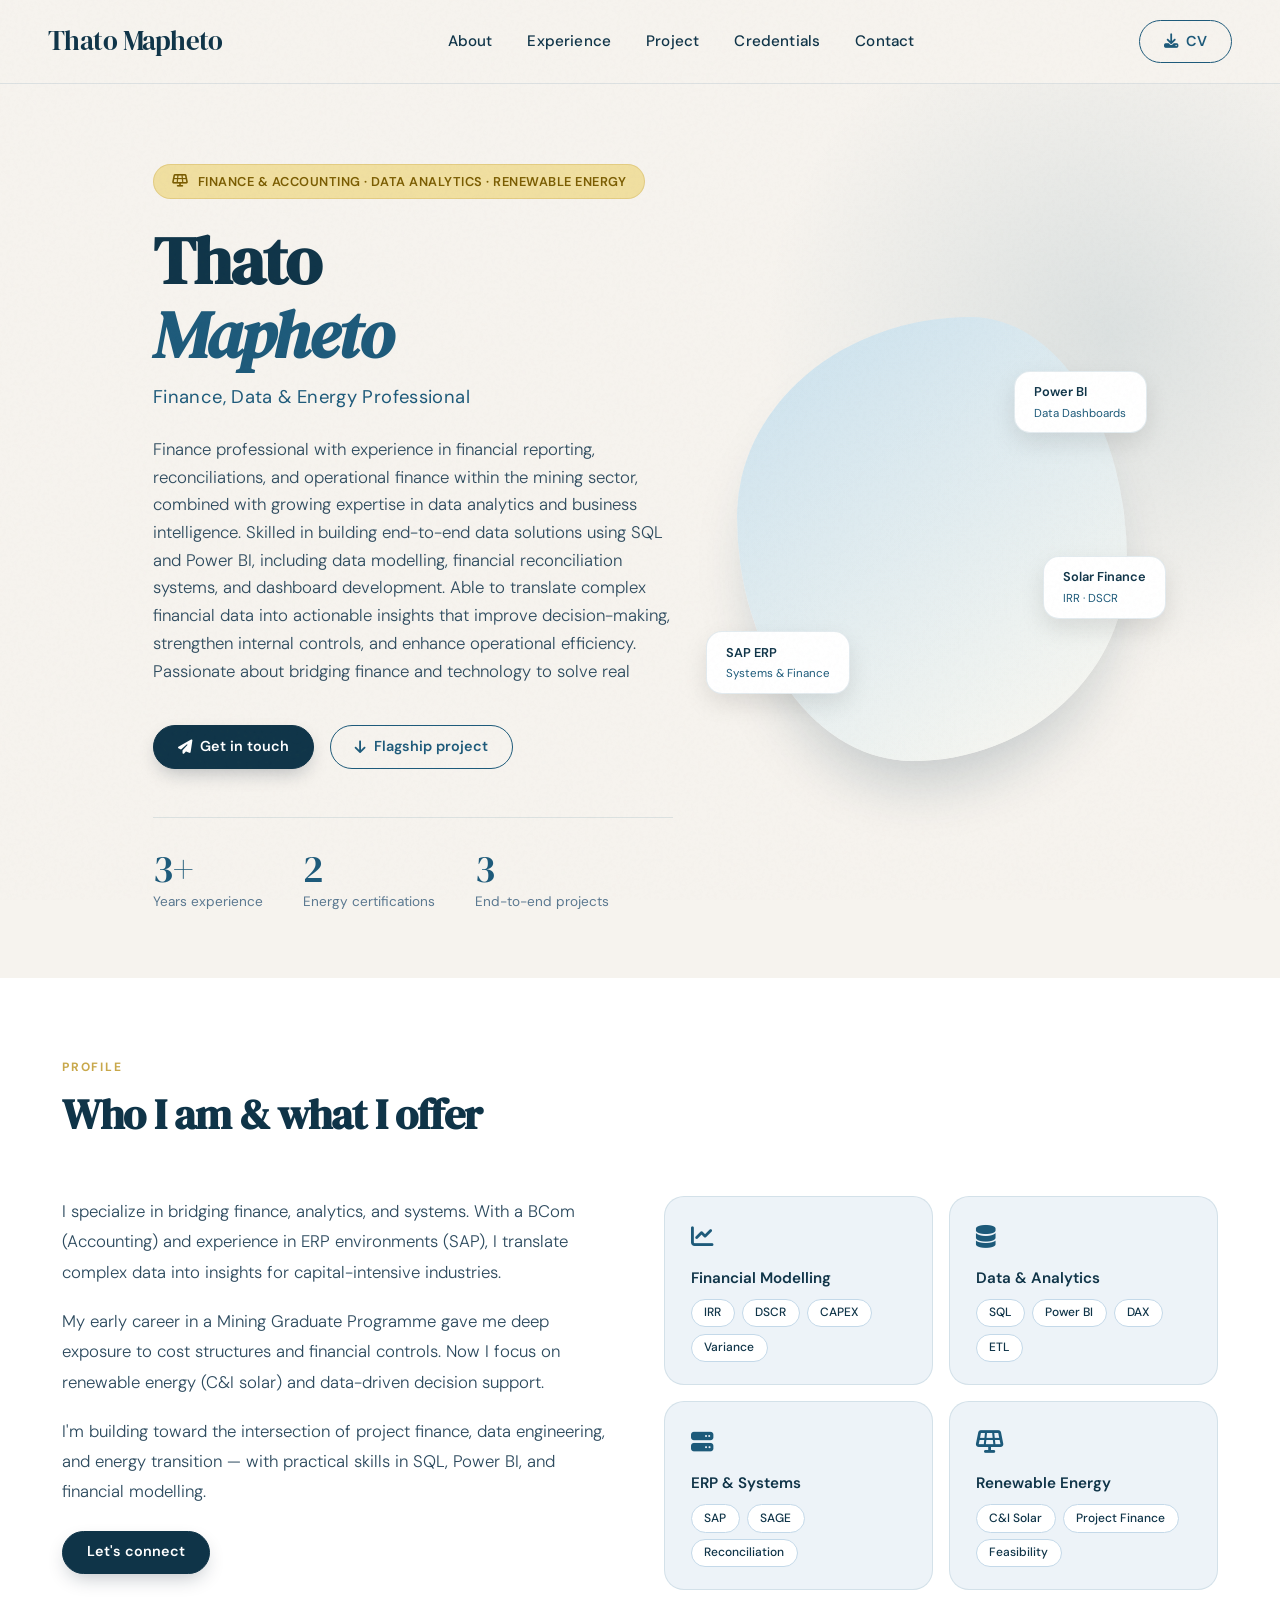
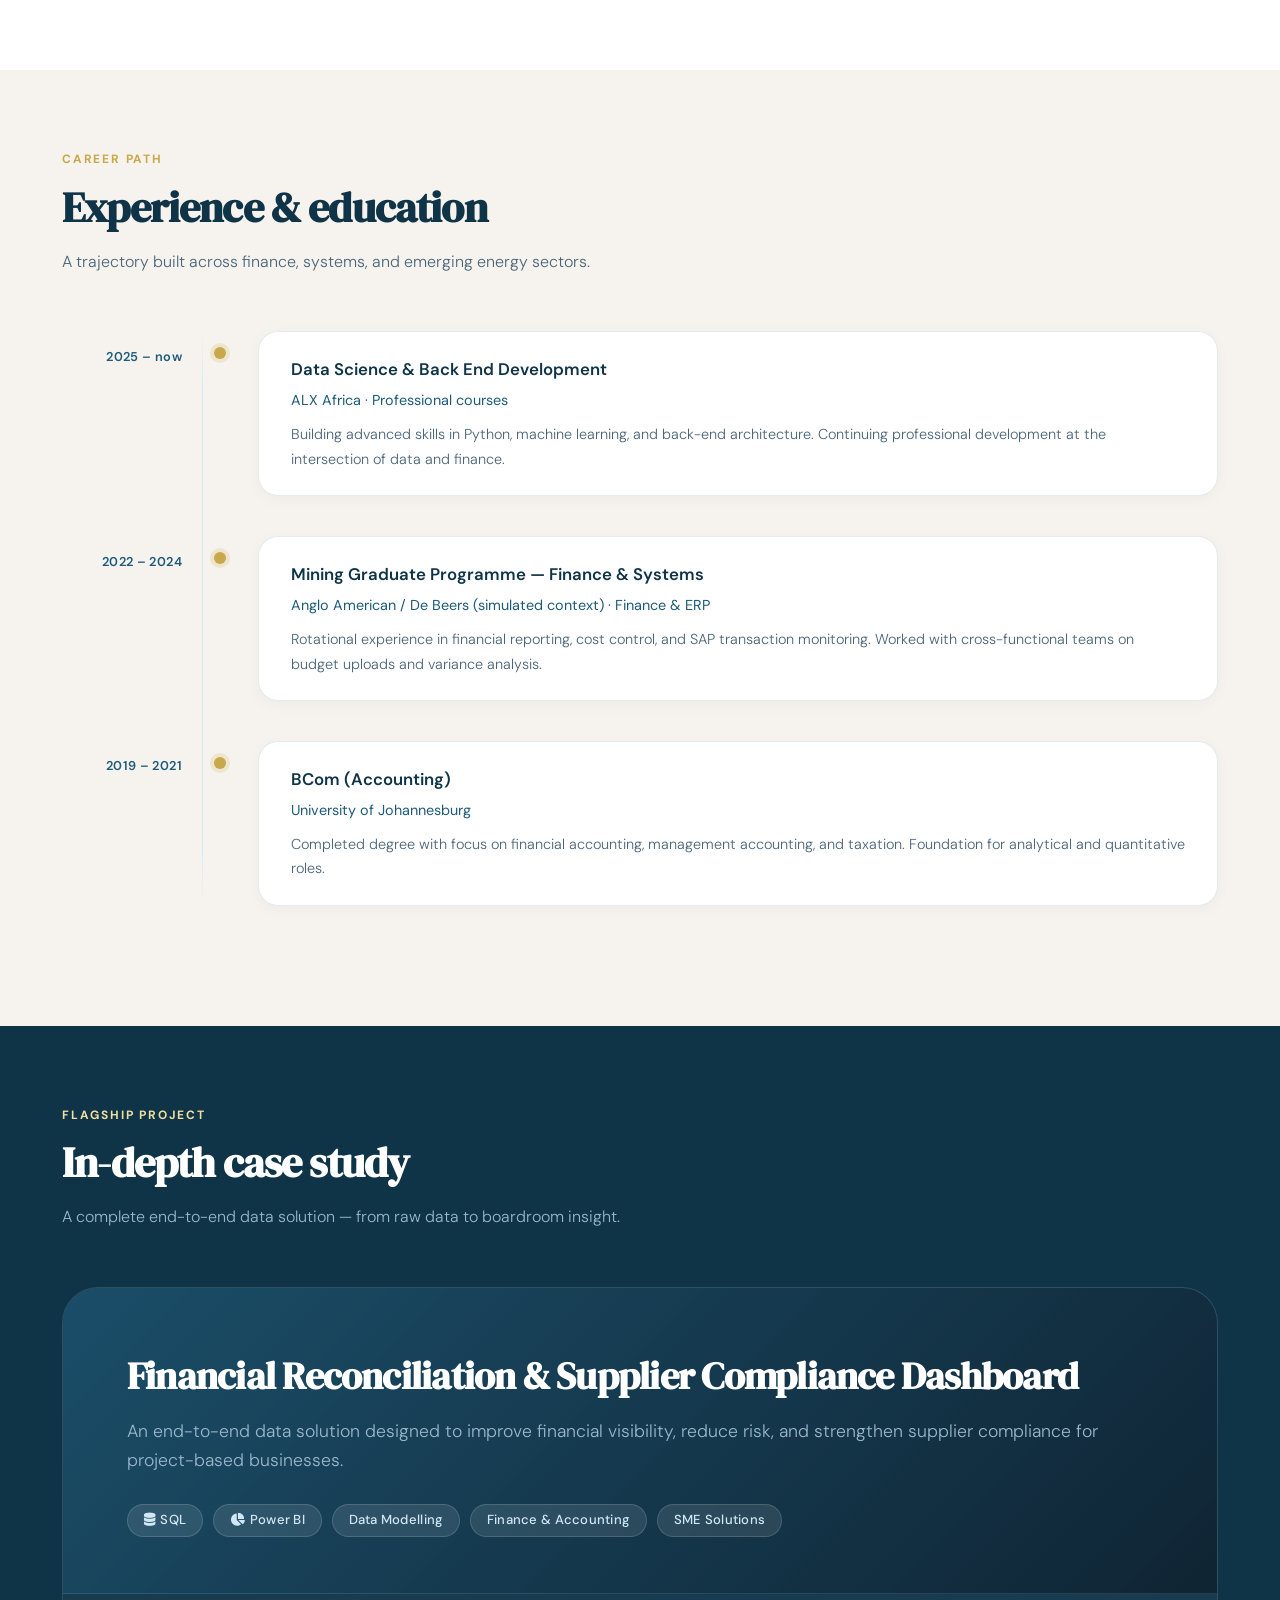
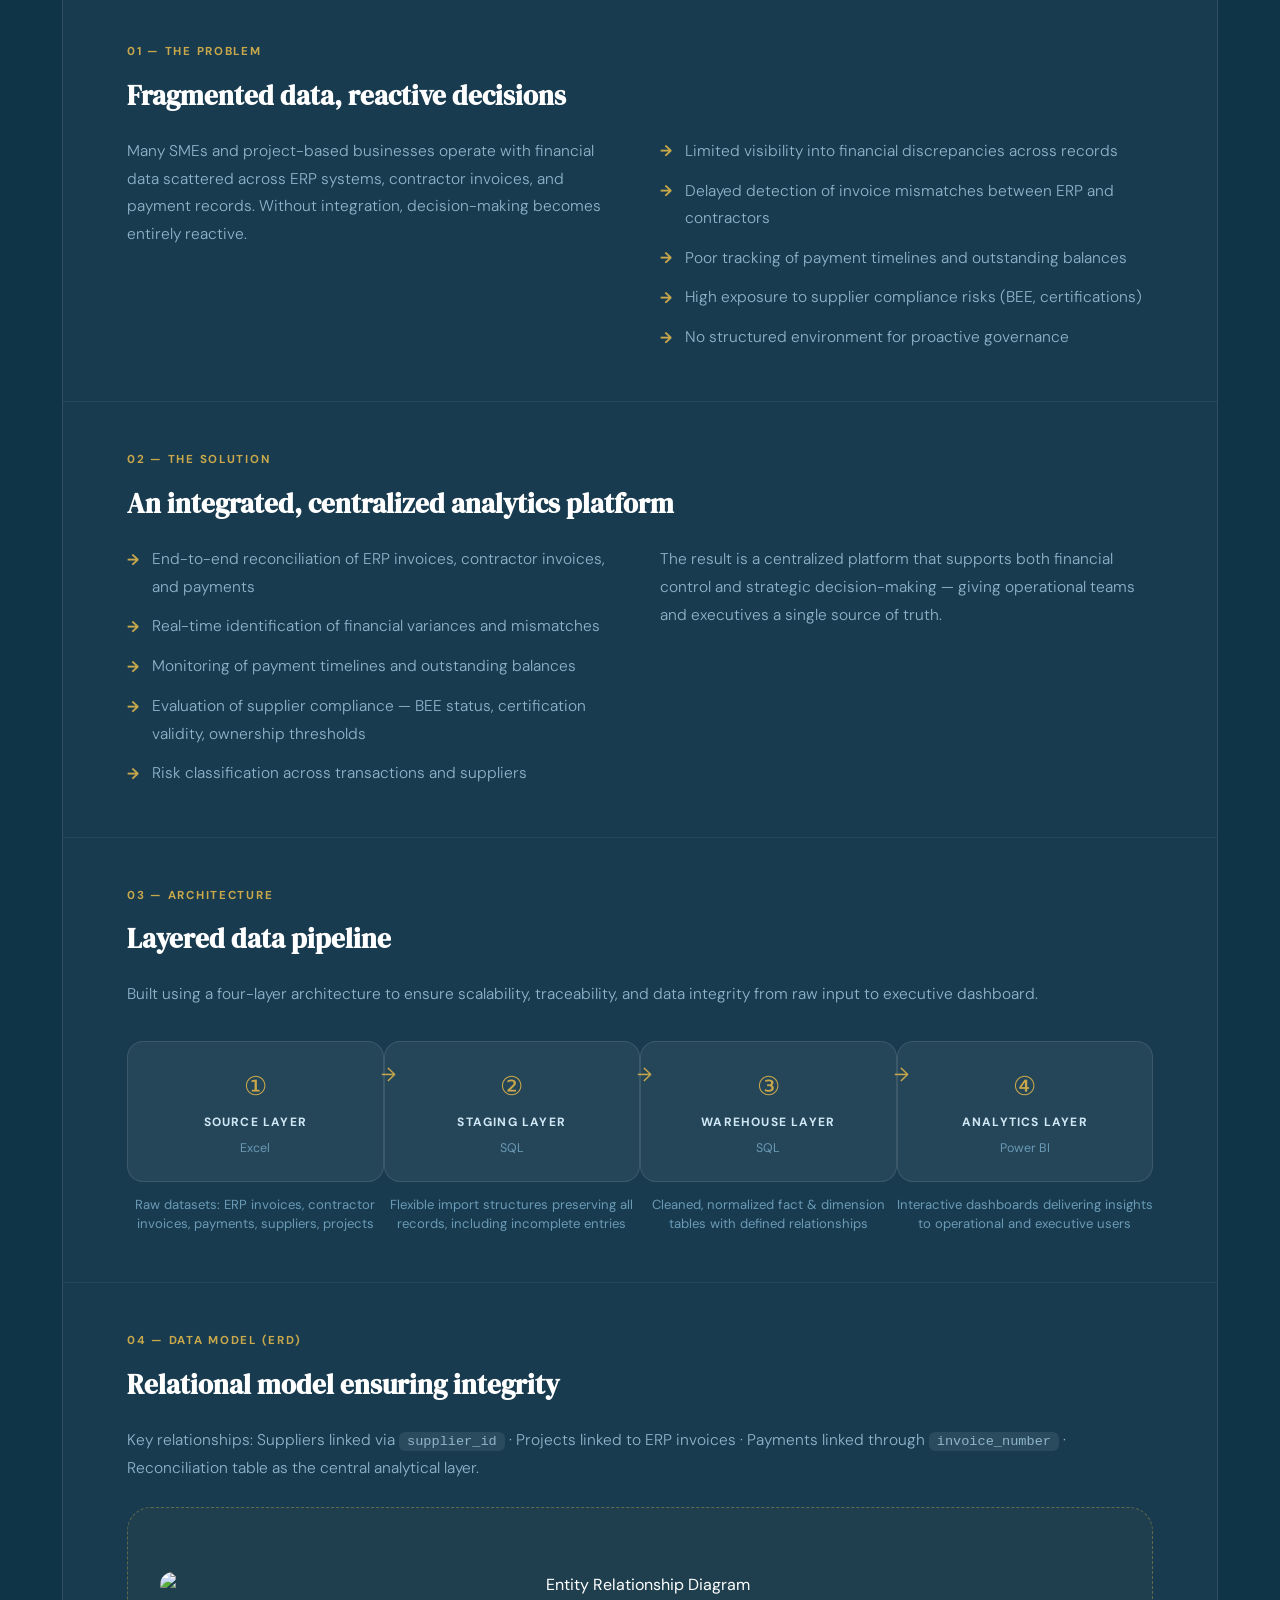
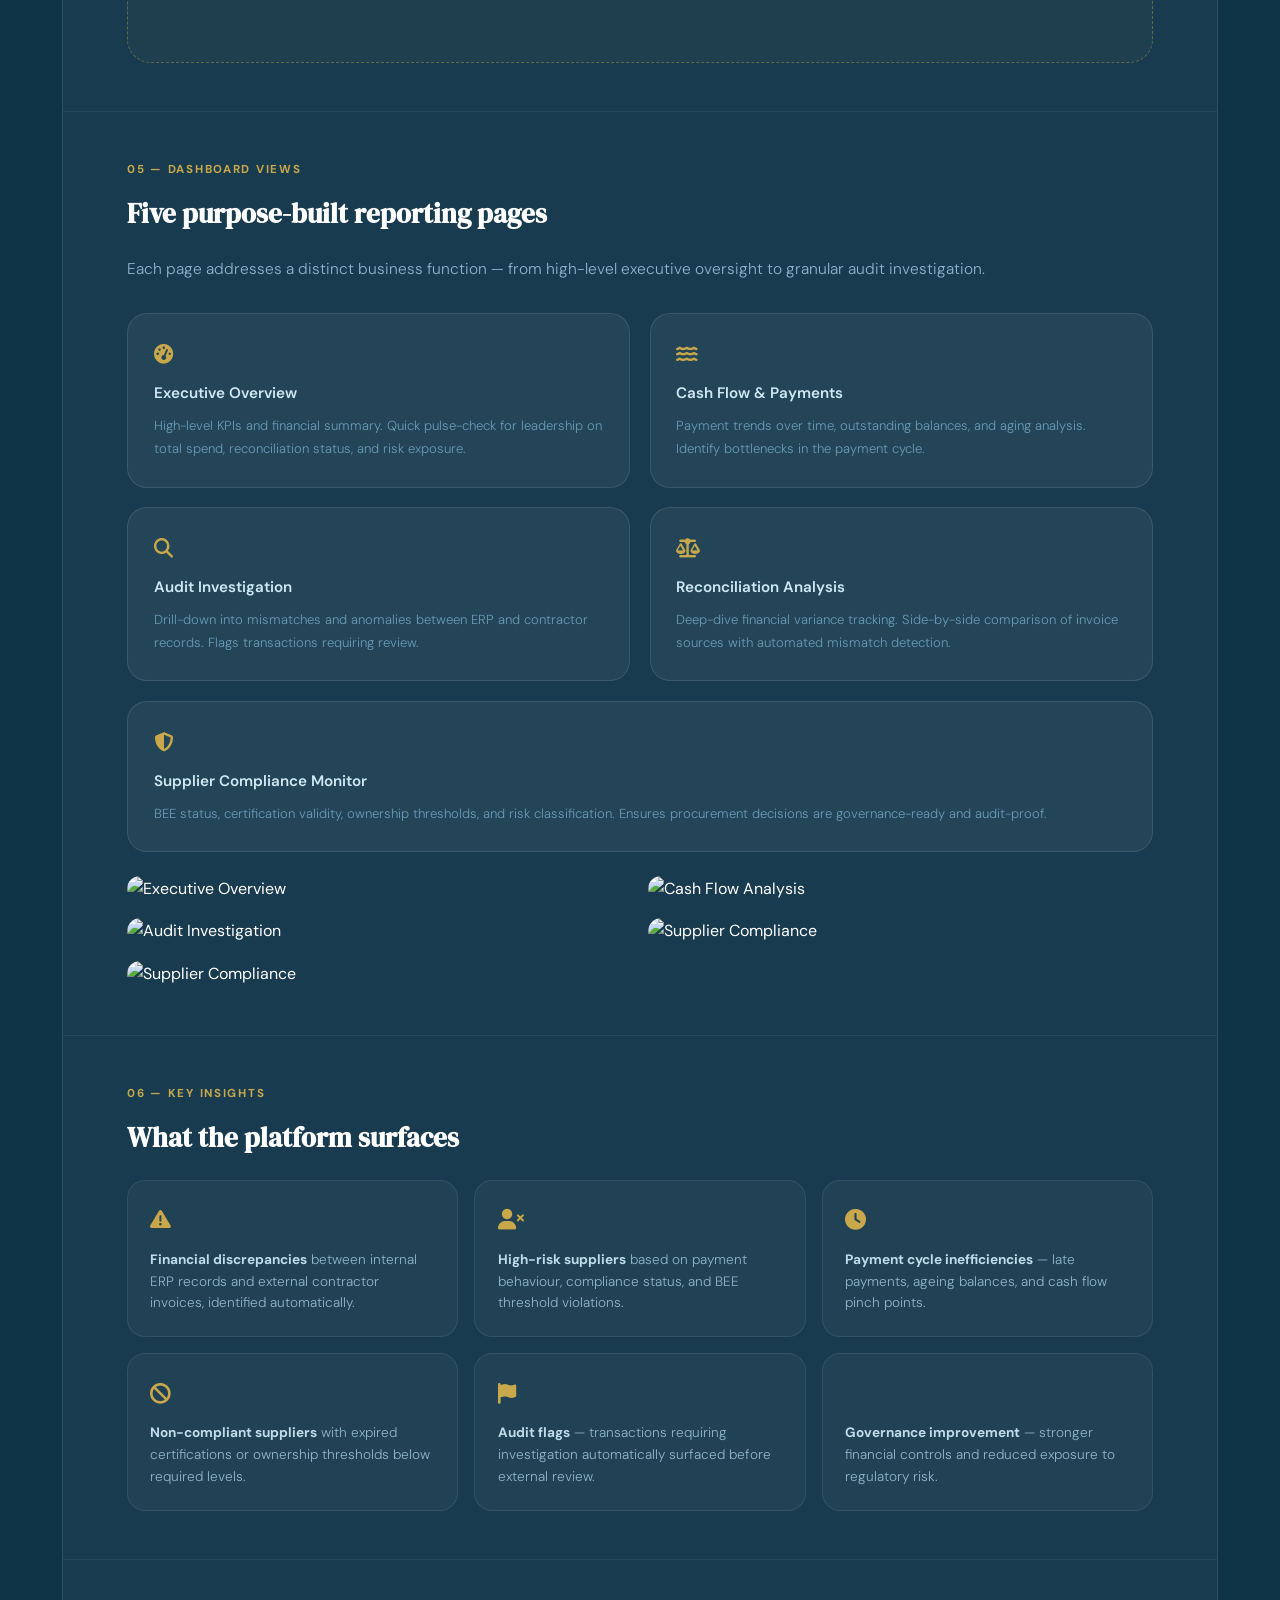
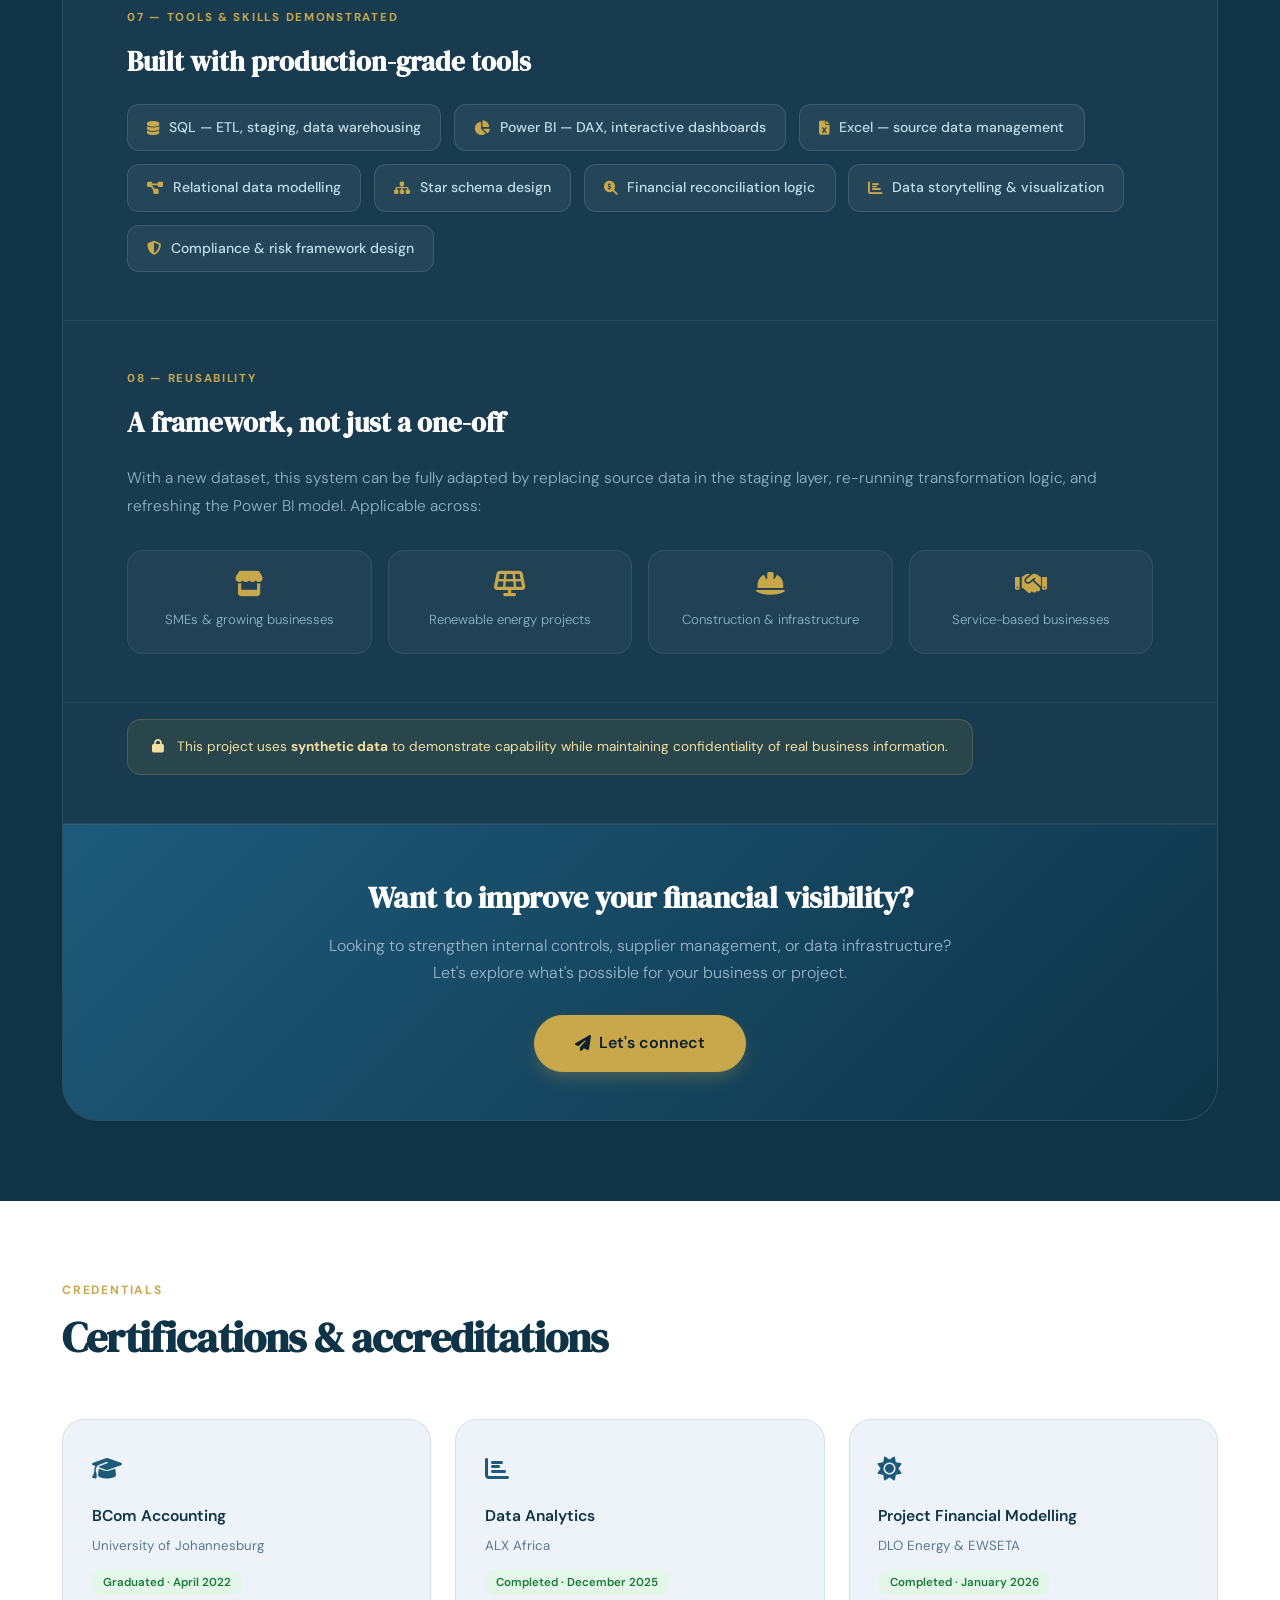
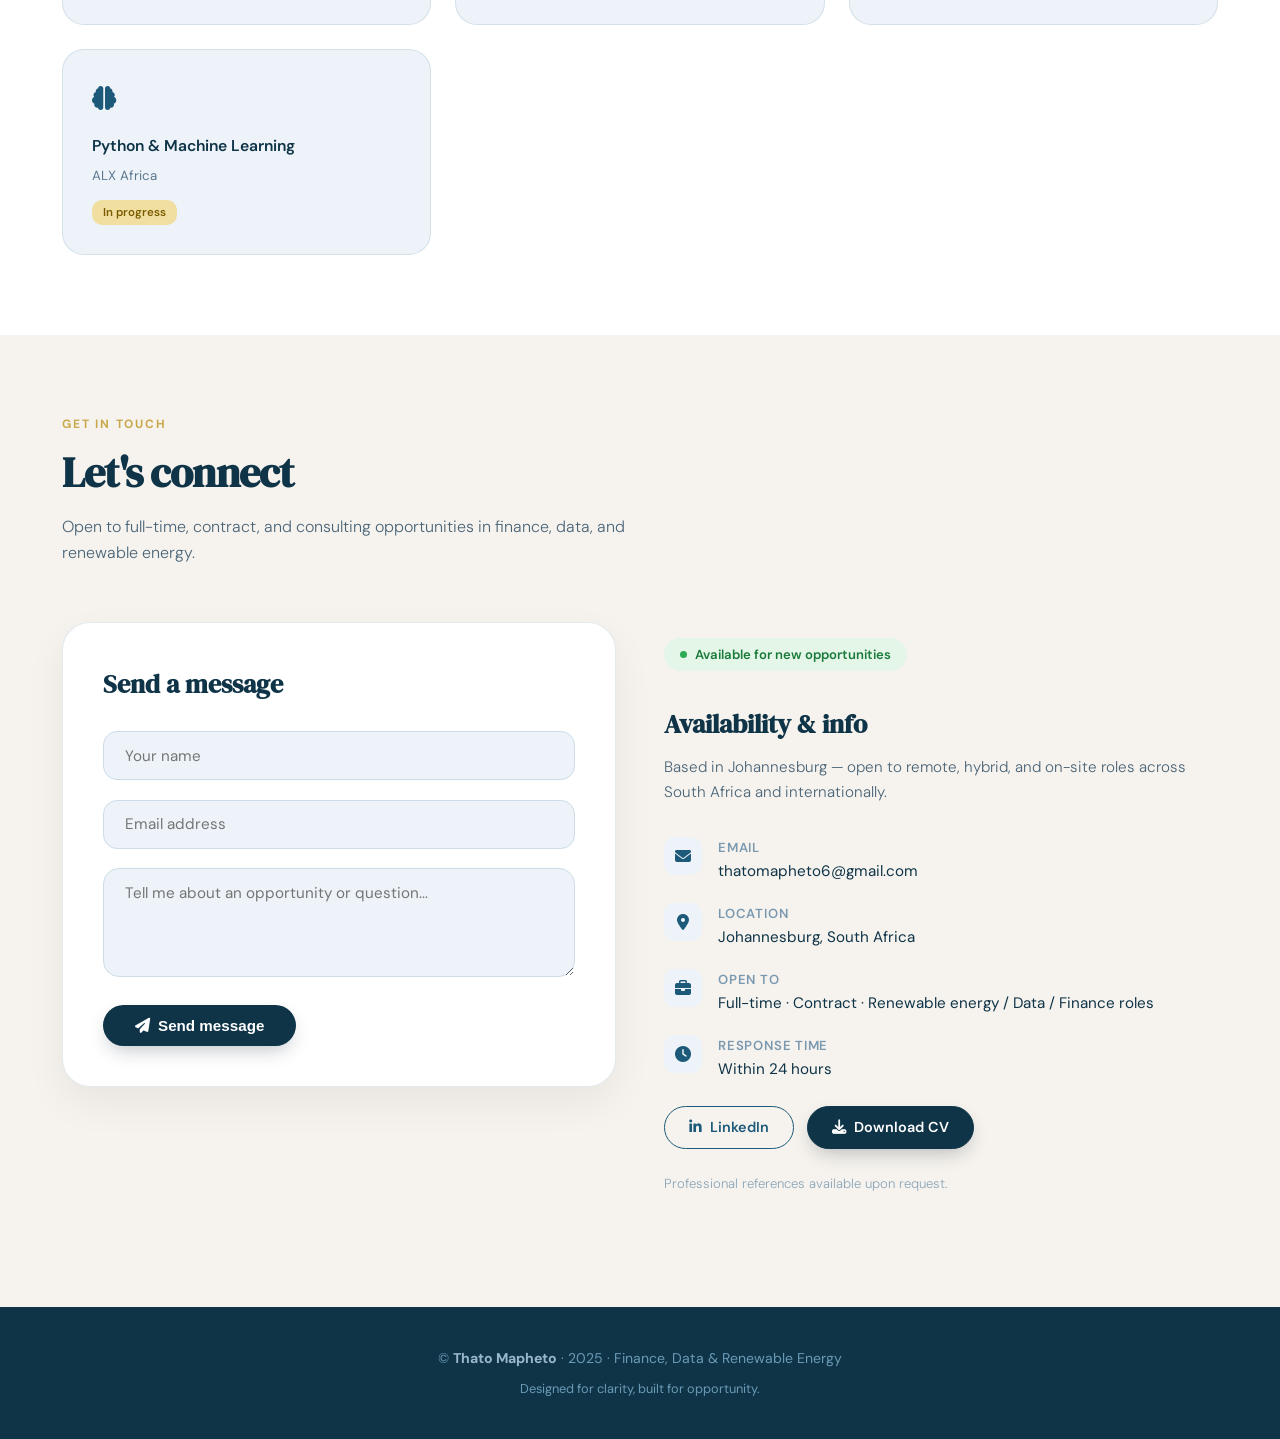
==== commit e3d523a3: "remove old website code" ====
--- a/index1.html
+++ b/index1.html
@@ -1,442 +1,2013 @@
-<!DOCTYPE HTML>
-<!--
-	Massively by HTML5 UP
-	html5up.net | @ajlkn
-	Free for personal and commercial use under the CCA 3.0 license (html5up.net/license)
--->
-<html>
+<!DOCTYPE html>
+<html lang="en">
 
 <head>
-	<title>Thato Mapheto | Finance, Data & Renewable Energy Analytics</title>
-	<meta charset="utf-8" />
-	<meta name="viewport" content="width=device-width, initial-scale=1, user-scalable=no" />
-	<meta name="viewport" content="width=device-width, initial-scale=1.0, maximum-scale=5.0, user-scalable=yes">
-	<meta name="description" content="Finance, Data & Renewable Energy Analytics Professional 
-		specializing in solar project finance, financial modelling, and data-driven decision support." />
-	<link rel="stylesheet" href="assets/css/main.css" />
-	<link rel="stylesheet" href="assets/css/custom.css" />
-	<noscript>
-		<link rel="stylesheet" href="assets/css/noscript.css" />
-	</noscript>
+	<meta charset="UTF-8">
+	<meta name="viewport" content="width=device-width, initial-scale=1.0">
+	<title>Thato Mapheto · Finance, Data & Energy</title>
+	<link rel="preconnect" href="https://fonts.googleapis.com">
+	<link rel="preconnect" href="https://fonts.gstatic.com" crossorigin>
+	<link
+		href="https://fonts.googleapis.com/css2?family=DM+Serif+Display:ital@0;1&family=DM+Sans:ital,opsz,wght@0,9..40,300;0,9..40,400;0,9..40,500;0,9..40,600;0,9..40,700;1,9..40,300&display=swap"
+		rel="stylesheet">
 	<link rel="stylesheet" href="https://cdnjs.cloudflare.com/ajax/libs/font-awesome/6.4.0/css/all.min.css">
+
+	<style>
+		:root {
+			--ink: #0d1f2d;
+			--navy: #0f3448;
+			--ocean: #1d5a7a;
+			--sky: #2a8bb5;
+			--mist: #d4e9f5;
+			--cream: #f6f3ee;
+			--gold: #c8a84b;
+			--goldLight: #f0dfa0;
+			--white: #ffffff;
+			--soft: #edf3f8;
+			--border: rgba(29, 90, 122, 0.12);
+		}
+
+		*,
+		*::before,
+		*::after {
+			margin: 0;
+			padding: 0;
+			box-sizing: border-box;
+		}
+
+		html {
+			scroll-behavior: smooth;
+		}
+
+		body {
+			font-family: 'DM Sans', sans-serif;
+			background: var(--cream);
+			color: var(--ink);
+			line-height: 1.65;
+			overflow-x: hidden;
+		}
+
+		::selection {
+			background: var(--ocean);
+			color: #fff;
+		}
+
+		::-webkit-scrollbar {
+			width: 6px;
+		}
+
+		::-webkit-scrollbar-track {
+			background: var(--cream);
+		}
+
+		::-webkit-scrollbar-thumb {
+			background: var(--ocean);
+			border-radius: 6px;
+		}
+
+		/* ── NOISE TEXTURE OVERLAY ── */
+		body::before {
+			content: '';
+			position: fixed;
+			inset: 0;
+			background-image: url("data:image/svg+xml,%3Csvg viewBox='0 0 256 256' xmlns='http://www.w3.org/2000/svg'%3E%3Cfilter id='noise'%3E%3CfeTurbulence type='fractalNoise' baseFrequency='0.9' numOctaves='4' stitchTiles='stitch'/%3E%3C/filter%3E%3Crect width='100%25' height='100%25' filter='url(%23noise)' opacity='0.04'/%3E%3C/svg%3E");
+			pointer-events: none;
+			z-index: 9999;
+			opacity: .5;
+		}
+
+		.container {
+			max-width: 1220px;
+			margin: 0 auto;
+			padding: 0 2rem;
+		}
+
+		/* ══════════ NAV ══════════ */
+		.navbar {
+			display: flex;
+			justify-content: space-between;
+			align-items: center;
+			padding: 1.2rem 3rem;
+			background: rgba(246, 243, 238, 0.88);
+			backdrop-filter: blur(18px);
+			position: sticky;
+			top: 0;
+			z-index: 200;
+			border-bottom: 1px solid var(--border);
+		}
+
+		.logo {
+			font-family: 'DM Serif Display', serif;
+			font-size: 1.7rem;
+			color: var(--navy);
+			text-decoration: none;
+			letter-spacing: -0.02em;
+		}
+
+		.nav-links {
+			display: flex;
+			gap: 2.2rem;
+			align-items: center;
+		}
+
+		.nav-links a {
+			text-decoration: none;
+			font-weight: 500;
+			font-size: 0.95rem;
+			color: var(--navy);
+			letter-spacing: 0.01em;
+			position: relative;
+			transition: color .2s;
+		}
+
+		.nav-links a::after {
+			content: '';
+			position: absolute;
+			bottom: -4px;
+			left: 0;
+			width: 0;
+			height: 2px;
+			background: var(--gold);
+			transition: width .25s;
+		}
+
+		.nav-links a:hover {
+			color: var(--ocean);
+		}
+
+		.nav-links a:hover::after {
+			width: 100%;
+		}
+
+		.btn-pill {
+			display: inline-flex;
+			align-items: center;
+			gap: .5rem;
+			padding: .55rem 1.5rem;
+			border-radius: 100px;
+			font-size: .9rem;
+			font-weight: 600;
+			text-decoration: none;
+			transition: all .2s;
+			cursor: pointer;
+		}
+
+		.btn-outline-pill {
+			border: 1.5px solid var(--ocean);
+			color: var(--ocean);
+			background: transparent;
+		}
+
+		.btn-outline-pill:hover {
+			background: var(--ocean);
+			color: #fff;
+		}
+
+		.btn-filled {
+			background: var(--navy);
+			color: #fff;
+			border: 1.5px solid var(--navy);
+			box-shadow: 0 8px 20px -6px rgba(13, 31, 45, .3);
+		}
+
+		.btn-filled:hover {
+			background: var(--ocean);
+			border-color: var(--ocean);
+			transform: translateY(-2px);
+			box-shadow: 0 14px 28px -8px rgba(13, 31, 45, .4);
+		}
+
+		.btn-gold {
+			background: var(--gold);
+			color: var(--ink);
+			border: 1.5px solid var(--gold);
+			box-shadow: 0 8px 20px -6px rgba(200, 168, 75, .4);
+		}
+
+		.btn-gold:hover {
+			background: #b5943a;
+			transform: translateY(-2px);
+		}
+
+		/* ══════════ HERO ══════════ */
+		.hero {
+			min-height: 92vh;
+			display: flex;
+			align-items: center;
+			padding: 5rem 0 4rem;
+			position: relative;
+			overflow: hidden;
+		}
+
+		.hero-bg-circle {
+			position: absolute;
+			width: 700px;
+			height: 700px;
+			border-radius: 50%;
+			background: radial-gradient(circle, rgba(29, 90, 122, .12) 0%, transparent 70%);
+			right: -180px;
+			top: -100px;
+			pointer-events: none;
+		}
+
+		.hero-grid {
+			display: grid;
+			grid-template-columns: 1fr 0.75fr;
+			gap: 4rem;
+			align-items: center;
+		}
+
+		.hero-badge {
+			display: inline-flex;
+			align-items: center;
+			gap: .6rem;
+			background: var(--goldLight);
+			color: #7a5c00;
+			font-weight: 600;
+			font-size: .8rem;
+			padding: .35rem 1.1rem;
+			border-radius: 30px;
+			border: 1px solid rgba(200, 168, 75, .35);
+			margin-bottom: 1.6rem;
+			letter-spacing: .04em;
+			text-transform: uppercase;
+		}
+
+		.hero h1 {
+			font-family: 'DM Serif Display', serif;
+			font-size: 4.2rem;
+			line-height: 1.1;
+			letter-spacing: -0.03em;
+			color: var(--navy);
+			margin-bottom: .6rem;
+		}
+
+		.hero h1 em {
+			font-style: italic;
+			color: var(--ocean);
+		}
+
+		.hero-role {
+			font-size: 1.15rem;
+			font-weight: 400;
+			color: var(--ocean);
+			margin-bottom: 1.5rem;
+			letter-spacing: .02em;
+		}
+
+		.hero-text {
+			font-size: 1.05rem;
+			color: #2c4a5e;
+			max-width: 520px;
+			margin-bottom: 2.5rem;
+			font-weight: 300;
+		}
+
+		.hero-cta {
+			display: flex;
+			gap: 1rem;
+			flex-wrap: wrap;
+			margin-bottom: 3rem;
+		}
+
+		.hero-stats {
+			display: flex;
+			gap: 2.5rem;
+			padding-top: 2rem;
+			border-top: 1px solid var(--border);
+		}
+
+		.stat-num {
+			font-family: 'DM Serif Display', serif;
+			font-size: 2.4rem;
+			color: var(--ocean);
+			line-height: 1;
+		}
+
+		.stat-lbl {
+			font-size: .85rem;
+			color: #5a7890;
+			margin-top: .2rem;
+		}
+
+		/* portrait */
+		.portrait-wrap {
+			position: relative;
+		}
+
+		.portrait-shape {
+			width: 100%;
+			aspect-ratio: 0.88;
+			background: linear-gradient(145deg, var(--mist), #fff);
+			border-radius: 60% 40% 55% 45% / 45% 55% 45% 55%;
+			display: flex;
+			align-items: center;
+			justify-content: center;
+			box-shadow: 0 40px 60px -20px rgba(15, 52, 72, .22);
+			animation: morphFloat 8s ease-in-out infinite;
+			position: relative;
+			overflow: hidden;
+		}
+
+		.portrait-shape::before {
+			content: '';
+			position: absolute;
+			inset: 0;
+			background: linear-gradient(145deg, rgba(29, 90, 122, .06), rgba(200, 168, 75, .08));
+		}
+
+		.portrait-icon {
+			font-size: 6rem;
+			color: var(--ocean);
+			opacity: .4;
+			position: relative;
+			z-index: 1;
+		}
+
+		.portrait-tag {
+			position: absolute;
+			background: var(--white);
+			border-radius: 16px;
+			padding: .6rem 1.2rem;
+			font-size: .8rem;
+			font-weight: 600;
+			color: var(--navy);
+			box-shadow: 0 10px 25px rgba(0, 0, 0, .1);
+			border: 1px solid var(--border);
+		}
+
+		.portrait-tag-1 {
+			bottom: 15%;
+			left: -8%;
+		}
+
+		.portrait-tag-2 {
+			top: 12%;
+			right: -5%;
+		}
+
+		.portrait-tag-3 {
+			bottom: 32%;
+			right: -10%;
+		}
+
+		.portrait-tag span {
+			display: block;
+			font-weight: 400;
+			font-size: .72rem;
+			color: var(--ocean);
+			margin-top: .1rem;
+		}
+
+		@keyframes morphFloat {
+			0% {
+				border-radius: 60% 40% 55% 45% / 45% 55% 45% 55%;
+				transform: translateY(0);
+			}
+
+			33% {
+				border-radius: 45% 55% 40% 60% / 55% 45% 55% 45%;
+				transform: translateY(-8px);
+			}
+
+			66% {
+				border-radius: 55% 45% 60% 40% / 40% 60% 40% 60%;
+				transform: translateY(5px);
+			}
+
+			100% {
+				border-radius: 60% 40% 55% 45% / 45% 55% 45% 55%;
+				transform: translateY(0);
+			}
+		}
+
+		/* ══════════ SECTION COMMONS ══════════ */
+		section {
+			padding: 5rem 0;
+		}
+
+		.section-label {
+			font-size: .75rem;
+			font-weight: 700;
+			letter-spacing: .15em;
+			text-transform: uppercase;
+			color: var(--gold);
+			margin-bottom: .8rem;
+		}
+
+		.section-title {
+			font-family: 'DM Serif Display', serif;
+			font-size: 2.6rem;
+			color: var(--navy);
+			letter-spacing: -.02em;
+			line-height: 1.2;
+			margin-bottom: 1rem;
+		}
+
+		.section-sub {
+			font-size: 1rem;
+			color: #4a6478;
+			max-width: 580px;
+			font-weight: 300;
+		}
+
+		.section-header {
+			margin-bottom: 3.5rem;
+		}
+
+		/* ══════════ ABOUT / SKILLS ══════════ */
+		#about {
+			background: var(--white);
+		}
+
+		.about-grid {
+			display: grid;
+			grid-template-columns: 1fr 1fr;
+			gap: 3rem;
+			align-items: start;
+		}
+
+		.about-text p {
+			font-size: 1.05rem;
+			color: #2c4a5e;
+			font-weight: 300;
+			line-height: 1.8;
+			margin-bottom: 1.2rem;
+		}
+
+		.skills-grid {
+			display: grid;
+			grid-template-columns: 1fr 1fr;
+			gap: 1rem;
+		}
+
+		.skill-block {
+			background: var(--soft);
+			border-radius: 20px;
+			padding: 1.4rem 1.6rem;
+			border: 1px solid var(--border);
+			transition: transform .2s, box-shadow .2s;
+		}
+
+		.skill-block:hover {
+			transform: translateY(-4px);
+			box-shadow: 0 16px 30px -8px rgba(15, 52, 72, .12);
+		}
+
+		.skill-icon {
+			font-size: 1.4rem;
+			margin-bottom: .6rem;
+			color: var(--ocean);
+		}
+
+		.skill-block h4 {
+			font-size: .95rem;
+			font-weight: 600;
+			margin-bottom: .5rem;
+			color: var(--navy);
+		}
+
+		.tags {
+			display: flex;
+			flex-wrap: wrap;
+			gap: .4rem;
+			margin-top: .5rem;
+		}
+
+		.tag {
+			background: var(--white);
+			border: 1px solid #c4d9e9;
+			color: var(--navy);
+			font-size: .75rem;
+			font-weight: 500;
+			padding: .2rem .8rem;
+			border-radius: 20px;
+		}
+
+		/* ══════════ EXPERIENCE ══════════ */
+		#experience {
+			background: var(--cream);
+		}
+
+		.timeline {
+			position: relative;
+		}
+
+		.timeline::before {
+			content: '';
+			position: absolute;
+			left: 140px;
+			top: 0;
+			bottom: 0;
+			width: 1px;
+			background: linear-gradient(to bottom, transparent, var(--mist) 10%, var(--mist) 90%, transparent);
+		}
+
+		.tl-item {
+			display: flex;
+			gap: 2rem;
+			margin-bottom: 2.5rem;
+			align-items: flex-start;
+		}
+
+		.tl-date {
+			min-width: 120px;
+			text-align: right;
+			font-size: .8rem;
+			font-weight: 600;
+			color: var(--ocean);
+			letter-spacing: .03em;
+			padding-top: .9rem;
+		}
+
+		.tl-dot {
+			width: 12px;
+			height: 12px;
+			border-radius: 50%;
+			background: var(--gold);
+			margin-top: 1rem;
+			flex-shrink: 0;
+			box-shadow: 0 0 0 4px rgba(200, 168, 75, .2);
+		}
+
+		.tl-body {
+			flex: 1;
+			background: var(--white);
+			border-radius: 20px;
+			padding: 1.5rem 2rem;
+			border: 1px solid var(--border);
+			box-shadow: 0 4px 16px rgba(0, 0, 0, .03);
+		}
+
+		.tl-body h3 {
+			font-size: 1.05rem;
+			font-weight: 600;
+			color: var(--navy);
+			margin-bottom: .3rem;
+		}
+
+		.tl-body .tl-org {
+			font-size: .9rem;
+			color: var(--ocean);
+			margin-bottom: .6rem;
+		}
+
+		.tl-body p {
+			font-size: .9rem;
+			color: #4a6478;
+			font-weight: 300;
+			line-height: 1.7;
+		}
+
+		/* ══════════ PROJECT SECTION ══════════ */
+		#projects {
+			background: var(--navy);
+			color: #fff;
+		}
+
+		#projects .section-title {
+			color: #fff;
+		}
+
+		#projects .section-sub {
+			color: #9ab8cc;
+		}
+
+		#projects .section-label {
+			color: var(--goldLight);
+		}
+
+		.project-wrapper {
+			background: rgba(255, 255, 255, .04);
+			border: 1px solid rgba(255, 255, 255, .1);
+			border-radius: 36px;
+			overflow: hidden;
+		}
+
+		/* Project Header */
+		.proj-hero {
+			background: linear-gradient(135deg, rgba(29, 90, 122, .6), rgba(13, 31, 45, .8));
+			padding: 3.5rem 4rem;
+			border-bottom: 1px solid rgba(255, 255, 255, .08);
+		}
+
+		.proj-hero h2 {
+			font-family: 'DM Serif Display', serif;
+			font-size: 2.4rem;
+			color: #fff;
+			margin-bottom: .6rem;
+			letter-spacing: -.02em;
+		}
+
+		.proj-hero p {
+			font-size: 1.1rem;
+			color: #9ab8cc;
+			font-weight: 300;
+			margin-bottom: 1.8rem;
+		}
+
+		.tech-badges {
+			display: flex;
+			flex-wrap: wrap;
+			gap: .6rem;
+		}
+
+		.tech-badge {
+			background: rgba(255, 255, 255, .1);
+			border: 1px solid rgba(255, 255, 255, .15);
+			color: #d0e8f5;
+			font-size: .82rem;
+			font-weight: 500;
+			padding: .3rem 1rem;
+			border-radius: 20px;
+			letter-spacing: .02em;
+		}
+
+		/* Project body blocks */
+		.proj-block {
+			padding: 3rem 4rem;
+			border-bottom: 1px solid rgba(255, 255, 255, .06);
+		}
+
+		.proj-block:last-child {
+			border-bottom: none;
+		}
+
+		.proj-block-label {
+			font-size: .72rem;
+			font-weight: 700;
+			letter-spacing: .15em;
+			text-transform: uppercase;
+			color: var(--gold);
+			margin-bottom: .8rem;
+		}
+
+		.proj-block h3 {
+			font-family: 'DM Serif Display', serif;
+			font-size: 1.7rem;
+			color: #fff;
+			margin-bottom: 1.2rem;
+		}
+
+		.proj-block p,
+		.proj-block li {
+			font-size: .97rem;
+			color: #8fb5ca;
+			font-weight: 300;
+			line-height: 1.8;
+		}
+
+		.proj-block ul {
+			list-style: none;
+			display: flex;
+			flex-direction: column;
+			gap: .7rem;
+		}
+
+		.proj-block ul li {
+			display: flex;
+			align-items: flex-start;
+			gap: .8rem;
+		}
+
+		.proj-block ul li::before {
+			content: '→';
+			color: var(--gold);
+			font-weight: 700;
+			flex-shrink: 0;
+			margin-top: .05rem;
+		}
+
+		/* two-col inside project */
+		.proj-2col {
+			display: grid;
+			grid-template-columns: 1fr 1fr;
+			gap: 2.5rem;
+		}
+
+		/* Architecture steps */
+		.arch-steps {
+			display: flex;
+			gap: 0;
+			position: relative;
+		}
+
+		.arch-step {
+			flex: 1;
+			text-align: center;
+			position: relative;
+		}
+
+		.arch-step:not(:last-child)::after {
+			content: '→';
+			position: absolute;
+			right: -12px;
+			top: 18px;
+			font-size: 1.2rem;
+			color: var(--gold);
+			z-index: 2;
+		}
+
+		.arch-step-box {
+			background: rgba(255, 255, 255, .06);
+			border: 1px solid rgba(255, 255, 255, .1);
+			border-radius: 16px;
+			padding: 1.4rem 1rem;
+			margin-bottom: .8rem;
+		}
+
+		.arch-step-num {
+			font-family: 'DM Serif Display', serif;
+			font-size: 1.6rem;
+			color: var(--gold);
+			margin-bottom: .4rem;
+		}
+
+		.arch-step-name {
+			font-size: .75rem;
+			font-weight: 700;
+			letter-spacing: .1em;
+			text-transform: uppercase;
+			color: #d0e8f5;
+			margin-bottom: .3rem;
+		}
+
+		.arch-step-tech {
+			font-size: .78rem;
+			color: #6a9ab5;
+		}
+
+		.arch-step-desc {
+			font-size: .82rem;
+			color: #6a9ab5;
+			line-height: 1.5;
+		}
+
+		/* ERD placeholder */
+		.erd-placeholder {
+			border: 1.5px dashed rgba(200, 168, 75, .4);
+			border-radius: 24px;
+			padding: 4rem 2rem;
+			text-align: center;
+			background: rgba(200, 168, 75, .04);
+		}
+
+		.erd-placeholder i {
+			font-size: 2.5rem;
+			color: var(--gold);
+			margin-bottom: 1rem;
+			display: block;
+		}
+
+		.erd-placeholder p {
+			color: #6a9ab5;
+			font-size: .9rem;
+		}
+
+		/* Dashboard grid */
+		.dash-grid {
+			display: grid;
+			grid-template-columns: repeat(2, 1fr);
+			gap: 1.2rem;
+		}
+
+		.dash-card {
+			background: rgba(255, 255, 255, .05);
+			border: 1px solid rgba(255, 255, 255, .1);
+			border-radius: 20px;
+			padding: 1.6rem;
+			transition: background .2s, transform .2s;
+		}
+
+		.dash-card:hover {
+			background: rgba(255, 255, 255, .08);
+			transform: translateY(-3px);
+		}
+
+		.dash-card-icon {
+			font-size: 1.2rem;
+			color: var(--gold);
+			margin-bottom: .6rem;
+		}
+
+		.dash-card h4 {
+			font-size: .95rem;
+			font-weight: 600;
+			color: #d0e8f5;
+			margin-bottom: .5rem;
+		}
+
+		.dash-card p {
+			font-size: .82rem;
+			color: #6a9ab5;
+		}
+
+		/* Insights */
+		.insights-grid {
+			display: grid;
+			grid-template-columns: repeat(3, 1fr);
+			gap: 1rem;
+		}
+
+		.insight-card {
+			background: rgba(255, 255, 255, .04);
+			border: 1px solid rgba(255, 255, 255, .08);
+			border-radius: 18px;
+			padding: 1.4rem;
+			transition: background .2s;
+		}
+
+		.insight-card:hover {
+			background: rgba(255, 255, 255, .07);
+		}
+
+		.insight-icon {
+			font-size: 1.3rem;
+			color: var(--gold);
+			margin-bottom: .7rem;
+		}
+
+		.insight-card p {
+			font-size: .85rem;
+			color: #8fb5ca;
+			line-height: 1.6;
+		}
+
+		/* Tools pills */
+		.tools-list {
+			display: flex;
+			flex-wrap: wrap;
+			gap: .8rem;
+		}
+
+		.tool-pill {
+			display: flex;
+			align-items: center;
+			gap: .6rem;
+			background: rgba(255, 255, 255, .06);
+			border: 1px solid rgba(255, 255, 255, .12);
+			border-radius: 12px;
+			padding: .7rem 1.2rem;
+			font-size: .88rem;
+			color: #c0dcea;
+			font-weight: 500;
+		}
+
+		.tool-pill i {
+			color: var(--gold);
+		}
+
+		/* reusability */
+		.reuse-grid {
+			display: grid;
+			grid-template-columns: repeat(4, 1fr);
+			gap: 1rem;
+		}
+
+		.reuse-card {
+			background: rgba(255, 255, 255, .04);
+			border: 1px solid rgba(255, 255, 255, .08);
+			border-radius: 16px;
+			padding: 1.3rem;
+			text-align: center;
+		}
+
+		.reuse-card i {
+			font-size: 1.6rem;
+			color: var(--gold);
+			margin-bottom: .7rem;
+			display: block;
+		}
+
+		.reuse-card p {
+			font-size: .83rem;
+			color: #8fb5ca;
+		}
+
+		/* CTA block */
+		.proj-cta {
+			background: linear-gradient(135deg, var(--ocean), var(--navy));
+			padding: 3rem 4rem;
+			text-align: center;
+			border-top: 1px solid rgba(255, 255, 255, .08);
+		}
+
+		.proj-cta h3 {
+			font-family: 'DM Serif Display', serif;
+			font-size: 1.9rem;
+			color: #fff;
+			margin-bottom: .6rem;
+		}
+
+		.proj-cta p {
+			color: #9ab8cc;
+			font-weight: 300;
+			margin-bottom: 1.8rem;
+		}
+
+		.conf-note {
+			background: rgba(200, 168, 75, .1);
+			border: 1px solid rgba(200, 168, 75, .25);
+			border-radius: 14px;
+			padding: 1rem 1.5rem;
+			display: inline-flex;
+			align-items: center;
+			gap: .8rem;
+			font-size: .85rem;
+			color: var(--goldLight);
+			margin-bottom: 2rem;
+		}
+
+		/* ══════════ OTHER PROJECTS ══════════ */
+		#other-projects {
+			background: var(--soft);
+		}
+
+		.mini-grid {
+			display: grid;
+			grid-template-columns: repeat(2, 1fr);
+			gap: 1.8rem;
+		}
+
+		.mini-card {
+			background: var(--white);
+			border-radius: 24px;
+			padding: 2rem;
+			border: 1px solid var(--border);
+			box-shadow: 0 8px 24px rgba(0, 0, 0, .04);
+			transition: transform .25s, box-shadow .25s;
+		}
+
+		.mini-card:hover {
+			transform: translateY(-6px);
+			box-shadow: 0 24px 40px rgba(15, 52, 72, .12);
+		}
+
+		.mini-card-icon {
+			width: 48px;
+			height: 48px;
+			border-radius: 14px;
+			background: var(--soft);
+			display: flex;
+			align-items: center;
+			justify-content: center;
+			font-size: 1.3rem;
+			color: var(--ocean);
+			margin-bottom: 1rem;
+		}
+
+		.mini-card h3 {
+			font-size: 1.05rem;
+			font-weight: 600;
+			color: var(--navy);
+			margin-bottom: .5rem;
+		}
+
+		.mini-card p {
+			font-size: .9rem;
+			color: #5a7890;
+			font-weight: 300;
+			line-height: 1.6;
+			margin-bottom: 1rem;
+		}
+
+		/* ══════════ CERTIFICATIONS ══════════ */
+		#certifications {
+			background: var(--white);
+		}
+
+		.cert-grid {
+			display: grid;
+			grid-template-columns: repeat(3, 1fr);
+			gap: 1.5rem;
+		}
+
+		.cert-card {
+			background: var(--soft);
+			border-radius: 22px;
+			padding: 1.8rem;
+			border: 1px solid var(--border);
+			transition: transform .2s;
+			display: flex;
+			flex-direction: column;
+			gap: .4rem;
+		}
+
+		.cert-card:hover {
+			transform: translateY(-4px);
+		}
+
+		.cert-icon {
+			font-size: 1.5rem;
+			color: var(--ocean);
+			margin-bottom: .5rem;
+		}
+
+		.cert-card h4 {
+			font-size: .98rem;
+			font-weight: 600;
+			color: var(--navy);
+		}
+
+		.cert-card p {
+			font-size: .83rem;
+			color: #5a7890;
+		}
+
+		.cert-status {
+			display: inline-block;
+			font-size: .72rem;
+			font-weight: 600;
+			padding: .2rem .7rem;
+			border-radius: 10px;
+			margin-top: .4rem;
+			width: fit-content;
+		}
+
+		.status-done {
+			background: #e3f6e8;
+			color: #1a7a3a;
+		}
+
+		.status-prog {
+			background: var(--goldLight);
+			color: #7a5c00;
+		}
+
+		/* ══════════ CONTACT ══════════ */
+		#contact {
+			background: var(--cream);
+		}
+
+		.contact-grid {
+			display: grid;
+			grid-template-columns: 1fr 1fr;
+			gap: 3rem;
+			align-items: start;
+		}
+
+		.contact-form-card {
+			background: var(--white);
+			border-radius: 28px;
+			padding: 2.5rem;
+			border: 1px solid var(--border);
+			box-shadow: 0 16px 40px rgba(0, 0, 0, .06);
+		}
+
+		.contact-form-card h3 {
+			font-family: 'DM Serif Display', serif;
+			font-size: 1.6rem;
+			color: var(--navy);
+			margin-bottom: 1.6rem;
+		}
+
+		.form-field {
+			margin-bottom: 1.2rem;
+		}
+
+		.form-field input,
+		.form-field textarea {
+			width: 100%;
+			padding: .85rem 1.3rem;
+			border: 1px solid #ccdde9;
+			border-radius: 14px;
+			font-family: 'DM Sans', sans-serif;
+			font-size: .95rem;
+			background: var(--soft);
+			transition: border .2s, box-shadow .2s;
+			color: var(--ink);
+		}
+
+		.form-field textarea {
+			border-radius: 16px;
+			resize: vertical;
+		}
+
+		.form-field input:focus,
+		.form-field textarea:focus {
+			outline: none;
+			border-color: var(--ocean);
+			box-shadow: 0 0 0 3px rgba(29, 90, 122, .12);
+			background: var(--white);
+		}
+
+		.contact-info-card {
+			padding-top: 1rem;
+		}
+
+		.contact-info-card h3 {
+			font-family: 'DM Serif Display', serif;
+			font-size: 1.6rem;
+			color: var(--navy);
+			margin-bottom: .6rem;
+		}
+
+		.contact-info-card>p {
+			font-size: .95rem;
+			color: #4a6478;
+			font-weight: 300;
+			margin-bottom: 2rem;
+		}
+
+		.info-row {
+			display: flex;
+			align-items: flex-start;
+			gap: 1rem;
+			margin-bottom: 1.2rem;
+		}
+
+		.info-icon {
+			width: 38px;
+			height: 38px;
+			border-radius: 10px;
+			background: var(--soft);
+			display: flex;
+			align-items: center;
+			justify-content: center;
+			color: var(--ocean);
+			font-size: 1rem;
+			flex-shrink: 0;
+		}
+
+		.info-row h4 {
+			font-size: .82rem;
+			font-weight: 600;
+			color: #7a99b0;
+			text-transform: uppercase;
+			letter-spacing: .06em;
+		}
+
+		.info-row p {
+			font-size: .95rem;
+			color: var(--navy);
+		}
+
+		.avail-badge {
+			display: inline-flex;
+			align-items: center;
+			gap: .5rem;
+			background: #e3f6e8;
+			color: #1a7a3a;
+			font-size: .82rem;
+			font-weight: 600;
+			padding: .35rem 1rem;
+			border-radius: 20px;
+			margin-bottom: 2rem;
+		}
+
+		.avail-dot {
+			width: 7px;
+			height: 7px;
+			border-radius: 50%;
+			background: #2daa55;
+			animation: pulse 2s ease-in-out infinite;
+		}
+
+		@keyframes pulse {
+
+			0%,
+			100% {
+				opacity: 1;
+				transform: scale(1);
+			}
+
+			50% {
+				opacity: .5;
+				transform: scale(1.4);
+			}
+		}
+
+		.social-row {
+			display: flex;
+			gap: .8rem;
+			margin-top: 1.5rem;
+		}
+
+		/* ══════════ FOOTER ══════════ */
+		footer {
+			background: var(--navy);
+			color: #6a9ab5;
+			text-align: center;
+			padding: 2.5rem;
+			font-size: .88rem;
+		}
+
+		footer strong {
+			color: #9ab8cc;
+		}
+
+		/* ══════════ FADE-IN ANIMATION ══════════ */
+		.fade-in {
+			opacity: 0;
+			transform: translateY(24px);
+			transition: opacity .6s ease, transform .6s ease;
+		}
+
+		.fade-in.visible {
+			opacity: 1;
+			transform: translateY(0);
+		}
+
+		/* ══════════ RESPONSIVE ══════════ */
+		@media (max-width: 900px) {
+
+			.hero-grid,
+			.about-grid,
+			.contact-grid {
+				grid-template-columns: 1fr;
+			}
+
+			.hero h1 {
+				font-size: 3rem;
+			}
+
+			.proj-hero,
+			.proj-block,
+			.proj-cta {
+				padding: 2.5rem 2rem;
+			}
+
+			.arch-steps {
+				flex-direction: column;
+				gap: 1rem;
+			}
+
+			.arch-step:not(:last-child)::after {
+				content: '↓';
+				right: auto;
+				left: 50%;
+				top: auto;
+				bottom: -16px;
+			}
+
+			.dash-grid,
+			.insights-grid,
+			.reuse-grid {
+				grid-template-columns: 1fr 1fr;
+			}
+
+			.cert-grid,
+			.mini-grid {
+				grid-template-columns: 1fr;
+			}
+
+			.skills-grid {
+				grid-template-columns: 1fr;
+			}
+
+			.timeline::before {
+				display: none;
+			}
+
+			.tl-item {
+				flex-direction: column;
+				gap: .8rem;
+			}
+
+			.tl-date {
+				text-align: left;
+			}
+
+			.proj-2col {
+				grid-template-columns: 1fr;
+			}
+		}
+
+		@media (max-width: 600px) {
+			.navbar {
+				padding: 1rem 1.2rem;
+			}
+
+			.nav-links {
+				display: none;
+			}
+
+			.hero h1 {
+				font-size: 2.4rem;
+			}
+
+			.section-title {
+				font-size: 2rem;
+			}
+
+			.dash-grid,
+			.insights-grid,
+			.reuse-grid {
+				grid-template-columns: 1fr;
+			}
+		}
+	</style>
 </head>
 
-<body class="is-preload">
-
-	<!-- Wrapper -->
-	<div id="wrapper" class="fade-in">
-
-		<!-- Intro -->
-		<div id="intro">
-			<h1>Thato Mapheto</h1>
-			<div class="tagline">Finance, Data & Renewable Energy Analytics</div>
-			<p class="intro-text">
-				Finance and data analytics professional with a growing focus on renewable energy and solar project
-				finance.
-				I build financial models, dashboards, and decision-support tools that help organisations evaluate
-				projects,
-				manage risk, and allocate capital more effectively.
-			</p>
-			<ul class="actions">
-				<li><a href="#main" class="button icon solid solo fa-arrow-down scrolly">Explore My Work</a></li>
-			</ul>
+<body>
+
+	<!-- ── NAV ── -->
+	<nav class="navbar">
+		<a href="#top" class="logo">Thato Mapheto</a>
+		<div class="nav-links">
+			<a href="#about">About</a>
+			<a href="#experience">Experience</a>
+			<a href="#projects">Project</a>
+			<a href="#certifications">Credentials</a>
+			<a href="#contact">Contact</a>
 		</div>
-
-		<!-- Header -->
-		<header id="header">
-			<a href="index.html" class="logo header-logo">
-				<h1>Thato Mapheto</h1>
-			</a>
-		</header>
-
-		<!-- Nav -->
-		<nav id="nav">
-			<ul class="links">
-				<li class="active"><a href="#main">Profile</a></li>
-				<li><a href="#skills">Skills</a></li>
-				<li><a href="#projects">Projects</a></li>
-				<li><a href="#certifications">Qualifications</a></li>
-				<li><a href="#value">Value</a></li>
-				<li><a href="#contact">Contact</a></li>
-			</ul>
-			<ul class="icons">
-				<li><a href="./ThatoMaphetoCV.pdf" class="button icon solid fa-download" download>Download CV</a>
-				</li>
-			</ul>
-		</nav>
-
-		<!-- Main -->
-		<div id="main">
-
-			<!-- Profile Section -->
-			<article class="post featured">
-				<header class="major">
-					<h2>Professional Profile</h2>
-				</header>
-
-				<div class="row">
-					<!-- Portrait Column -->
-					<div class="col-4 col-12-small">
-						<div class="profile-portrait">
-							<div class="portrait-container">
-								<img src="./images/image1.jpg" alt="Thato Mapheto - Finance & Energy Professional" />
+		<a href="./ThatoMaphetoCV.pdf" class="btn-pill btn-outline-pill" download>
+			<i class="fas fa-download"></i> CV
+		</a>
+	</nav>
+
+	<!-- ── HERO ── -->
+	<section class="hero" id="top">
+		<div class="hero-bg-circle"></div>
+		<div class="container hero-grid">
+			<div class="fade-in">
+				<div class="hero-badge">
+					<i class="fas fa-solar-panel"></i>
+					Finance & Accounting · Data Analytics · Renewable Energy
+				</div>
+				<h1>Thato<br><em>Mapheto</em></h1>
+				<p class="hero-role">Finance, Data & Energy Professional</p>
+				<p class="hero-text">
+					Finance professional with experience in financial reporting, reconciliations, and operational
+					finance within
+					the mining sector, combined with growing expertise in data analytics and business intelligence.
+					Skilled in building end-to-end data solutions using SQL and Power BI, including data modelling,
+					financial
+					reconciliation systems, and dashboard development. Able to translate complex financial data into
+					actionable
+					insights that improve decision-making, strengthen internal controls, and enhance operational
+					efficiency.
+					Passionate about bridging finance and technology to solve real
+				</p>
+				<div class="hero-cta">
+					<a href="#contact" class="btn-pill btn-filled"><i class="fas fa-paper-plane"></i> Get in touch</a>
+					<a href="#projects" class="btn-pill btn-outline-pill"><i class="fas fa-arrow-down"></i> Flagship
+						project</a>
+				</div>
+				<div class="hero-stats">
+					<div>
+						<div class="stat-num">3+</div>
+						<div class="stat-lbl">Years experience</div>
+					</div>
+					<div>
+						<div class="stat-num">2</div>
+						<div class="stat-lbl">Energy certifications</div>
+					</div>
+					<div>
+						<div class="stat-num">3</div>
+						<div class="stat-lbl">End-to-end projects</div>
+					</div>
+				</div>
+			</div>
+
+			<div class="portrait-wrap fade-in">
+				<div class="portrait-shape">
+					<img src="./image1.jpg" alt="Thato Mapheto"
+						style="width:100%; height:100%; object-fit:cover; border-radius:inherit;">
+				</div>
+				<div class="portrait-tag portrait-tag-1">
+					SAP ERP
+					<span>Systems & Finance</span>
+				</div>
+				<div class="portrait-tag portrait-tag-2">
+					Power BI
+					<span>Data Dashboards</span>
+				</div>
+				<div class="portrait-tag portrait-tag-3">
+					Solar Finance
+					<span>IRR · DSCR</span>
+				</div>
+			</div>
+		</div>
+	</section>
+
+	<!-- ── ABOUT ── -->
+	<section id="about">
+		<div class="container">
+			<div class="section-header fade-in">
+				<div class="section-label">Profile</div>
+				<h2 class="section-title">Who I am & what I offer</h2>
+			</div>
+			<div class="about-grid">
+				<div class="about-text fade-in">
+					<p>I specialize in bridging finance, analytics, and systems. With a BCom (Accounting) and
+						experience in ERP environments (SAP), I translate complex data into insights for
+						capital-intensive industries.</p>
+					<p>My early career in a Mining Graduate Programme gave me deep exposure to cost structures
+						and financial controls. Now I focus on renewable energy (C&I solar) and data-driven
+						decision support.</p>
+					<p>I'm building toward the intersection of project finance, data engineering, and energy
+						transition — with practical skills in SQL, Power BI, and financial modelling.</p>
+					<div style="margin-top: 1.5rem;">
+						<a href="#contact" class="btn-pill btn-filled">Let's connect</a>
+					</div>
+				</div>
+				<div class="skills-grid fade-in">
+					<div class="skill-block">
+						<div class="skill-icon"><i class="fas fa-chart-line"></i></div>
+						<h4>Financial Modelling</h4>
+						<div class="tags">
+							<span class="tag">IRR</span>
+							<span class="tag">DSCR</span>
+							<span class="tag">CAPEX</span>
+							<span class="tag">Variance</span>
+						</div>
+					</div>
+					<div class="skill-block">
+						<div class="skill-icon"><i class="fas fa-database"></i></div>
+						<h4>Data & Analytics</h4>
+						<div class="tags">
+							<span class="tag">SQL</span>
+							<span class="tag">Power BI</span>
+							<span class="tag">DAX</span>
+							<span class="tag">ETL</span>
+						</div>
+					</div>
+					<div class="skill-block">
+						<div class="skill-icon"><i class="fas fa-server"></i></div>
+						<h4>ERP & Systems</h4>
+						<div class="tags">
+							<span class="tag">SAP</span>
+							<span class="tag">SAGE</span>
+							<span class="tag">Reconciliation</span>
+						</div>
+					</div>
+					<div class="skill-block">
+						<div class="skill-icon"><i class="fas fa-solar-panel"></i></div>
+						<h4>Renewable Energy</h4>
+						<div class="tags">
+							<span class="tag">C&I Solar</span>
+							<span class="tag">Project Finance</span>
+							<span class="tag">Feasibility</span>
+						</div>
+					</div>
+				</div>
+			</div>
+		</div>
+	</section>
+
+	<!-- ── EXPERIENCE ── -->
+	<section id="experience">
+		<div class="container">
+			<div class="section-header fade-in">
+				<div class="section-label">Career path</div>
+				<h2 class="section-title">Experience & education</h2>
+				<p class="section-sub">A trajectory built across finance, systems, and emerging energy sectors.</p>
+			</div>
+
+			<div class="timeline">
+				<div class="tl-item fade-in">
+					<div class="tl-date">2025 – now</div>
+					<div class="tl-dot"></div>
+					<div class="tl-body">
+						<h3>Data Science & Back End Development</h3>
+						<div class="tl-org">ALX Africa · Professional courses</div>
+						<p>Building advanced skills in Python, machine learning, and back-end architecture.
+							Continuing professional development at the intersection of data and finance.</p>
+					</div>
+				</div>
+				<div class="tl-item fade-in">
+					<div class="tl-date">2022 – 2024</div>
+					<div class="tl-dot"></div>
+					<div class="tl-body">
+						<h3>Mining Graduate Programme — Finance & Systems</h3>
+						<div class="tl-org">Anglo American / De Beers (simulated context) · Finance & ERP</div>
+						<p>Rotational experience in financial reporting, cost control, and SAP transaction
+							monitoring. Worked with cross-functional teams on budget uploads and variance analysis.</p>
+					</div>
+				</div>
+				<div class="tl-item fade-in">
+					<div class="tl-date">2019 – 2021</div>
+					<div class="tl-dot"></div>
+					<div class="tl-body">
+						<h3>BCom (Accounting)</h3>
+						<div class="tl-org">University of Johannesburg</div>
+						<p>Completed degree with focus on financial accounting, management accounting, and
+							taxation. Foundation for analytical and quantitative roles.</p>
+					</div>
+				</div>
+			</div>
+		</div>
+	</section>
+
+	<!-- ══════════════════════════════════════════
+       FLAGSHIP PROJECT — FULL STRUCTURED OUTLINE
+  ═══════════════════════════════════════════════ -->
+	<section id="projects">
+		<div class="container">
+			<div class="section-header fade-in">
+				<div class="section-label">Flagship project</div>
+				<h2 class="section-title">In-depth case study</h2>
+				<p class="section-sub">A complete end-to-end data solution — from raw data to boardroom insight.</p>
+			</div>
+
+			<div class="project-wrapper fade-in">
+
+				<!-- ① TITLE + SUBTITLE -->
+				<div class="proj-hero">
+					<h2>Financial Reconciliation & Supplier Compliance Dashboard</h2>
+					<p>An end-to-end data solution designed to improve financial visibility, reduce risk, and strengthen
+						supplier
+						compliance for project-based businesses.</p>
+					<div class="tech-badges">
+						<span class="tech-badge"><i class="fas fa-database" style="margin-right:5px"></i>SQL</span>
+						<span class="tech-badge"><i class="fas fa-chart-pie" style="margin-right:5px"></i>Power
+							BI</span>
+						<span class="tech-badge">Data Modelling</span>
+						<span class="tech-badge">Finance & Accounting</span>
+						<span class="tech-badge">SME Solutions</span>
+					</div>
+				</div>
+
+				<!-- ② THE PROBLEM -->
+				<div class="proj-block">
+					<div class="proj-block-label">01 — The Problem</div>
+					<h3>Fragmented data, reactive decisions</h3>
+					<div class="proj-2col">
+						<div>
+							<p>Many SMEs and project-based businesses operate with financial data scattered across ERP
+								systems,
+								contractor invoices, and payment records. Without integration, decision-making becomes
+								entirely
+								reactive.</p>
+						</div>
+						<ul>
+							<li>Limited visibility into financial discrepancies across records</li>
+							<li>Delayed detection of invoice mismatches between ERP and contractors</li>
+							<li>Poor tracking of payment timelines and outstanding balances</li>
+							<li>High exposure to supplier compliance risks (BEE, certifications)</li>
+							<li>No structured environment for proactive governance</li>
+						</ul>
+					</div>
+				</div>
+
+				<!-- ③ THE SOLUTION -->
+				<div class="proj-block">
+					<div class="proj-block-label">02 — The Solution</div>
+					<h3>An integrated, centralized analytics platform</h3>
+					<div class="proj-2col">
+						<ul>
+							<li>End-to-end reconciliation of ERP invoices, contractor invoices, and payments</li>
+							<li>Real-time identification of financial variances and mismatches</li>
+							<li>Monitoring of payment timelines and outstanding balances</li>
+							<li>Evaluation of supplier compliance — BEE status, certification validity, ownership
+								thresholds</li>
+							<li>Risk classification across transactions and suppliers</li>
+						</ul>
+						<div>
+							<p>The result is a centralized platform that supports both financial control and strategic
+								decision-making
+								— giving operational teams and executives a single source of truth.</p>
+						</div>
+					</div>
+				</div>
+
+				<!-- ④ ARCHITECTURE -->
+				<div class="proj-block">
+					<div class="proj-block-label">03 — Architecture</div>
+					<h3>Layered data pipeline</h3>
+					<p style="margin-bottom: 2rem;">Built using a four-layer architecture to ensure scalability,
+						traceability, and
+						data integrity from raw input to executive dashboard.</p>
+					<div class="arch-steps">
+						<div class="arch-step">
+							<div class="arch-step-box">
+								<div class="arch-step-num">①</div>
+								<div class="arch-step-name">Source Layer</div>
+								<div class="arch-step-tech">Excel</div>
 							</div>
-							<div class="portrait-info">
-								<h3>Thato Mapheto</h3>
-								<p>Finance, Data & Energy Analytics</p>
-								<div class="portrait-tags">
-									<span class="skill-tag energy-tag">Renewable Energy Finance</span>
-									<span class="skill-tag finance-tag">ERP Systems</span>
-								</div>
+							<div class="arch-step-desc">Raw datasets: ERP invoices, contractor invoices, payments,
+								suppliers, projects
 							</div>
 						</div>
-					</div>
-
-					<!-- Bio Content Column -->
-					<div class="col-8 col-12-small">
-						<div class="box">
-							<p>
-								I specialize in bridging <span class="highlight-text">finance, analytics, and
-									systems</span> to deliver data-driven insights that support strategic
-								decision-making.
-								I have a background in Accounting and ERP environments (SAP), with
-								strong expertise in financial modelling and analytics using Excel, SQL, and Power BI.
-								I gained early experience through a <span class="highlight-text">Mining Graduate
-									Programme</span>,
-								working in capital-intensive and highly governed environments, which strengthened my
-								understanding of cost structures, financial controls, and enterprise systems. My primary
-								passion is
-								the renewable energy sector, particularly commercial and industrial (C&I) solar
-								projects, where I
-								apply financial and analytical frameworks to assess project viability and optimize
-								long-term
-								performance. My skills are highly transferable across industries such as
-								<span class="highlight-text">construction, infrastructure, professional services, and
-									the public sector</span>.
-							</p>
-
-							<div class="quick-stats">
-								<h4>Quick Stats:</h4>
-								<div class="row stats-grid">
-									<div class="col-4 col-12-small">
-										<div class="stat-item">
-											<div class="stat-number">3+</div>
-											<div class="stat-label">Years Experience</div>
-										</div>
-									</div>
-									<div class="col-4 col-12-small">
-										<div class="stat-item">
-											<div class="stat-number">2</div>
-											<div class="stat-label">Energy Certifications</div>
-										</div>
-									</div>
-									<div class="col-4 col-12-small">
-										<div class="stat-item">
-											<div class="stat-number">2+</div>
-											<div class="stat-label">Projects Completed</div>
-										</div>
-									</div>
-								</div>
+						<div class="arch-step">
+							<div class="arch-step-box">
+								<div class="arch-step-num">②</div>
+								<div class="arch-step-name">Staging Layer</div>
+								<div class="arch-step-tech">SQL</div>
 							</div>
-						</div>
-					</div>
-				</div>
-			</article>
-
-			<!-- Skills Section -->
-			<section id="skills">
-				<article>
-					<header>
-						<h2>Core Skills</h2>
-					</header>
-
-					<div class="row">
-						<div class="col-4 col-12-small">
-							<div class="value-card">
-								<h3>Finance & Accounting</h3>
-								<ul>
-									<li>Financial modelling & project finance</li>
-									<li>Budgeting & cashflow forecasting</li>
-									<li>Debtors, creditors & reconciliations</li>
-									<li>Tax, VAT & depreciation logic</li>
-									<li>ERP Systems (SAP & Sage)</li>
-								</ul>
-								<div class="skill-tags">
-									<span class="skill-tag finance-tag">Financial Analysis</span>
-									<span class="skill-tag finance-tag">Budgeting</span>
-								</div>
+							<div class="arch-step-desc">Flexible import structures preserving all records, including
+								incomplete
+								entries</div>
+						</div>
+						<div class="arch-step">
+							<div class="arch-step-box">
+								<div class="arch-step-num">③</div>
+								<div class="arch-step-name">Warehouse Layer</div>
+								<div class="arch-step-tech">SQL</div>
 							</div>
-						</div>
-
-						<div class="col-4 col-12-small">
-							<div class="value-card">
-								<h3>Data & Analytics</h3>
-								<ul>
-									<li>Excel (advanced financial models)</li>
-									<li>Power BI dashboards</li>
-									<li>SQL & data transformation</li>
-									<li>Scenario & sensitivity analysis</li>
-									<li>Data visualization</li>
-								</ul>
-								<div class="skill-tags">
-									<span class="skill-tag data-tag">Power BI</span>
-									<span class="skill-tag data-tag">SQL</span>
-									<span class="skill-tag data-tag">Data Analysis</span>
-								</div>
+							<div class="arch-step-desc">Cleaned, normalized fact & dimension tables with defined
+								relationships</div>
+						</div>
+						<div class="arch-step">
+							<div class="arch-step-box">
+								<div class="arch-step-num">④</div>
+								<div class="arch-step-name">Analytics Layer</div>
+								<div class="arch-step-tech">Power BI</div>
 							</div>
-						</div>
-
-						<div class="col-4 col-12-small">
-							<div class="value-card">
-								<h3>Renewable Energy</h3>
-								<ul>
-									<li>Solar PV financial modelling</li>
-									<li>C&I and IPP-style project analysis</li>
-									<li>Energy yield & tariff assumptions</li>
-									<li>Investor & lender-ready outputs</li>
-									<li>Project IRR & DSCR analysis</li>
-								</ul>
-								<div class="skill-tags">
-									<span class="skill-tag energy-tag">Financial Modelling</span>
-									<span class="skill-tag energy-tag">Project Finance</span>
-									<span class="skill-tag energy-tag">Energy Analytics</span>
-								</div>
+							<div class="arch-step-desc">Interactive dashboards delivering insights to operational and
+								executive users
 							</div>
 						</div>
 					</div>
-				</article>
-			</section>
-
-			<!-- Projects Section -->
-			<section id="projects">
-				<article>
-					<header>
-						<h2>Flagship Project</h2>
-					</header>
-
-					<div class="project-card">
-						<h3>Commercial Rooftop Solar – Financial & Analytics Case Study</h3>
-						<p>
-							A market-realistic financial model and analytics project for a commercial rooftop solar
-							installation
-							in North West Province, South Africa. The project evaluates capital costs, financing
-							structures,
-							tax, VAT, operating performance, and investor returns.
-						</p>
-
-						<h4>Key Features:</h4>
-						<ul>
-							<li>CAPEX, OPEX & financing assumptions aligned to SA market</li>
-							<li>Cashflow, IRR, NPV & DSCR analysis</li>
-							<li>Power BI dashboards for financial & operational performance</li>
-							<li>Designed to support investor, EPC & client decision-making</li>
-						</ul>
-
-						<div class="tech-stack">
-							<span class="tech-tag finance-tag">Financial Modelling</span>
-							<span class="tech-tag data-tag">Power BI</span>
-							<span class="tech-tag energy-tag">Solar Analytics</span>
-							<span class="tech-tag finance-tag">Excel</span>
-						</div>
-
-						<a href="./North_West_Rooftop_Solar_Case_Study.pdf" class="button primary" target="_blank">
-							<i class="fas fa-download"></i> Download Case Study PDF
-						</a>
-					</div>
-
-					<div class="highlight-box">
-						<h4>Project Impact</h4>
-						<p>This case study demonstrates how data-driven financial analysis can bridge the gap between
-							technical
-							solar implementation and commercial investment decisions, providing clear metrics for
-							project viability
-							and risk assessment in the South African renewable energy market.</p>
-					</div>
-				</article>
-			</section>
-
-			<!-- Certifications Section -->
-			<section id="certifications">
-				<article>
-					<header>
-						<h2>Qualifications, Certifications & Training</h2>
-					</header>
-
-					<div class="table-wrapper">
-
-						<!-- Update your certifications table -->
-						<table>
-							<thead>
-								<tr>
-									<th>Certification</th>
-									<th>Institution</th>
-									<th>Focus Area</th>
-									<th>Duration</th>
-									<th>Status</th>
-								</tr>
-							</thead>
-							<tbody>
-								<tr>
-									<td data-label="Certification">BCom (Accounting)</td>
-									<td data-label="Institution">University of Johannesburg</td>
-									<td data-label="Focus Area">Accounting & Finance</td>
-									<td data-label="Duration">3 Years (2019 - 2021)</td>
-									<td data-label="Status"><span class="cert-badge finance-tag">Completed</span></td>
-								</tr>
-
-								<tr>
-									<td>Project Finance & Financial Modelling (By DLO Energy)</td>
-									<td>DLO Energy Modelling</td>
-									<td>Energy Project Finance</td>
-									<td>1-Week </td>
-									<td><span class="cert-badge energy-tag">Completed</span></td>
-								</tr>
-								<tr>
-									<td>Data Analytics</td>
-									<td>ALX Africa</td>
-									<td>Data Analysis & Visualization</td>
-									<td>5-months</td>
-									<td><span class="cert-badge data-tag">Completed</span></td>
-								</tr>
-								<tr>
-									<td>Python and Machine learning</td>
-									<td>ALX Africa</td>
-									<td>Business Intelligence</td>
-									<td>6-Months</td>
-									<td><span class="cert-badge in-progress">In Progress</span></td>
-								</tr>
-							</tbody>
-						</table>
-					</div>
-				</article>
-			</section>
-
-			<!-- Value Section -->
-			<section id="value">
-				<article>
-					<header>
-						<h2>Value proposal</h2>
-					</header>
-
-					<div class="box">
-						<p>
-							I help organisations, developers, and decision-makers translate technical, financial,
-							and operational data into clear insights that support investment decisions, project
-							evaluation,
-							and performance monitoring, particularly in capital-intensive environments such as
-							<span class="highlight-text">Renewable energy, Infrastructure, and Construction.</span>
-						</p>
-
-						<div class="row">
-							<div class="col-6 col-12-small">
-								<h4><span class="highlight-text">For Renewable Energy Projects:</span></h4>
-								<ul>
-									<li>Financial viability assessment</li>
-									<li>Investor-ready financial models</li>
-									<li>Risk analysis & mitigation strategies</li>
-									<li>Performance monitoring dashboards</li>
-								</ul>
-							</div>
-							<div class="col-6 col-12-small">
-								<h4><span class="highlight-text">For Business Operations:</span></h4>
-								<ul>
-									<li>Financial reporting & analysis</li>
-									<li>Process optimization through data</li>
-									<li>ERP system implementation support</li>
-									<li>Strategic planning support</li>
-								</ul>
-							</div>
-						</div>
-					</div>
-				</article>
-			</section>
-
-			<!-- Contact Section -->
-			<section id="contact">
-				<article>
-					<header>
-						<h2>Contact & Availability</h2>
-					</header>
-
-					<div class="row">
-						<div class="col-6 col-12-small">
-							<h3>Get In Touch</h3>
-							<form id="contact-form" method="post" action="#">
-								<div class="row gtr-uniform">
-									<div class="col-6 col-12-xsmall">
-										<input type="text" name="name" id="name" placeholder="Your Name" required />
-									</div>
-									<div class="col-6 col-12-xsmall">
-										<input type="email" name="email" id="email" placeholder="Your Email" required />
-									</div>
-									<div class="col-12">
-										<textarea name="message" id="message" placeholder="Your Message" rows="4"
-											required></textarea>
-									</div>
-									<div class="col-12">
-										<ul class="actions">
-											<li><input type="submit" value="Send Message" class="primary" /></li>
-											<li><input type="reset" value="Reset" /></li>
-										</ul>
-									</div>
-								</div>
-							</form>
-						</div>
-						<div class="col-6 col-12-small">
-							<h3>Contact Information</h3>
-							<div class="contact-info">
-								<p>
-									<strong>Open to roles in:</strong><br />
-									Renewable energy, finance, data analytics, and systems-driven environments.
-								</p>
-
-								<p>
-									<strong>📧 Email:</strong><br />
-									<a href="mailto:thatomapheto6@gmail.com">thatomapheto6@gmail.com</a>
-								</p>
-
-								<p>
-									<strong>🔗 LinkedIn:</strong><br />
-									<a href="https://www.linkedin.com" target="_blank">linkedin.com/in/thato-mapheto</a>
-								</p>
-
-								<p>
-									<strong>📍 Location:</strong><br />
-									Johannesburg, South Africa
-								</p>
-
-								<div class="cv-download">
-									<a href="./ThatoMaphetoCV.pdf" class="button" download>
-										<i class="fas fa-file-pdf"></i> Download Full CV
-									</a>
-								</div>
-							</div>
-						</div>
-					</div>
-				</article>
-			</section>
+				</div>
+
+				<!-- ⑤ ERD IMAGE -->
+				<div class="proj-block">
+					<div class="proj-block-label">04 — Data Model (ERD)</div>
+					<h3>Relational model ensuring integrity</h3>
+					<p style="margin-bottom: 1.5rem;">Key relationships: Suppliers linked via <code
+							style="background:rgba(255,255,255,.08);padding:.1rem .5rem;border-radius:6px;font-size:.85rem">supplier_id</code>
+						· Projects linked to ERP invoices · Payments linked through <code
+							style="background:rgba(255,255,255,.08);padding:.1rem .5rem;border-radius:6px;font-size:.85rem">invoice_number</code>
+						· Reconciliation table as the central analytical layer.</p>
+					<div class="erd-placeholder">
+						<img src="./assets/images/dashboard_images/6_Model view.png" alt="Entity Relationship Diagram"
+							style="width:100%; border-radius:16px; display:block;">
+					</div>
+				</div>
+
+				<!-- ⑥ DASHBOARD IMAGES -->
+				<div class="proj-block">
+					<div class="proj-block-label">05 — Dashboard Views</div>
+					<h3>Five purpose-built reporting pages</h3>
+					<p style="margin-bottom: 1.8rem;">Each page addresses a distinct business function — from high-level
+						executive
+						oversight to granular audit investigation.</p>
+					<div class="dash-grid">
+						<div class="dash-card">
+							<div class="dash-card-icon"><i class="fas fa-tachometer-alt"></i></div>
+							<h4>Executive Overview</h4>
+							<p>High-level KPIs and financial summary. Quick pulse-check for leadership on total spend,
+								reconciliation
+								status, and risk exposure.</p>
+						</div>
+						<div class="dash-card">
+							<div class="dash-card-icon"><i class="fas fa-water"></i></div>
+							<h4>Cash Flow & Payments</h4>
+							<p>Payment trends over time, outstanding balances, and aging analysis. Identify bottlenecks
+								in the payment
+								cycle.</p>
+						</div>
+						<div class="dash-card">
+							<div class="dash-card-icon"><i class="fas fa-search"></i></div>
+							<h4>Audit Investigation</h4>
+							<p>Drill-down into mismatches and anomalies between ERP and contractor records. Flags
+								transactions
+								requiring review.</p>
+						</div>
+						<div class="dash-card">
+							<div class="dash-card-icon"><i class="fas fa-balance-scale"></i></div>
+							<h4>Reconciliation Analysis</h4>
+							<p>Deep-dive financial variance tracking. Side-by-side comparison of invoice sources with
+								automated
+								mismatch detection.</p>
+						</div>
+						<div class="dash-card" style="grid-column: span 2;">
+							<div class="dash-card-icon"><i class="fas fa-shield-alt"></i></div>
+							<h4>Supplier Compliance Monitor</h4>
+							<p>BEE status, certification validity, ownership thresholds, and risk classification.
+								Ensures procurement
+								decisions are governance-ready and audit-proof.</p>
+						</div>
+					</div>
+					<!-- Dashboard image placeholder -->
+					<div style="margin-top: 1.5rem; display: grid; grid-template-columns: 1fr 1fr; gap: 1rem;">
+						<img src="./assets/images/dashboard_images/1_excecutive_overview.png" alt="Executive Overview"
+							style="width:100%; border-radius:16px; display:block;">
+						<img src="./assets/images/dashboard_images/2_cashflow_analysis.png" alt="Cash Flow Analysis"
+							style="width:100%; border-radius:16px; display:block;">
+						<img src="./assets/images/dashboard_images/3_reconciliation_analysis.png"
+							alt="Audit Investigation" style="width:100%; border-radius:16px; display:block;">
+						<img src="./assets/images/dashboard_images/4_audit_investigation.png" alt="Supplier Compliance"
+							style="width:100%; border-radius:16px; display:block;">
+						<img src="./assets/images/dashboard_images/5_supplier_compliance.png" alt="Supplier Compliance"
+							style="width:100%; border-radius:16px; display:block;">
+					</div>
+				</div>
+
+				<!-- ⑦ INSIGHTS -->
+				<div class="proj-block">
+					<div class="proj-block-label">06 — Key Insights</div>
+					<h3>What the platform surfaces</h3>
+					<div class="insights-grid" style="margin-top: 1rem;">
+						<div class="insight-card">
+							<div class="insight-icon"><i class="fas fa-exclamation-triangle"></i></div>
+							<p><strong style="color:#c0dcea">Financial discrepancies</strong> between internal ERP
+								records and
+								external contractor invoices, identified automatically.</p>
+						</div>
+						<div class="insight-card">
+							<div class="insight-icon"><i class="fas fa-user-times"></i></div>
+							<p><strong style="color:#c0dcea">High-risk suppliers</strong> based on payment behaviour,
+								compliance
+								status, and BEE threshold violations.</p>
+						</div>
+						<div class="insight-card">
+							<div class="insight-icon"><i class="fas fa-clock"></i></div>
+							<p><strong style="color:#c0dcea">Payment cycle inefficiencies</strong> — late payments,
+								ageing balances,
+								and cash flow pinch points.</p>
+						</div>
+						<div class="insight-card">
+							<div class="insight-icon"><i class="fas fa-ban"></i></div>
+							<p><strong style="color:#c0dcea">Non-compliant suppliers</strong> with expired
+								certifications or ownership
+								thresholds below required levels.</p>
+						</div>
+						<div class="insight-card">
+							<div class="insight-icon"><i class="fas fa-flag"></i></div>
+							<p><strong style="color:#c0dcea">Audit flags</strong> — transactions requiring investigation
+								automatically
+								surfaced before external review.</p>
+						</div>
+						<div class="insight-card">
+							<div class="insight-icon"><i class="fas fa-shield-check"></i></div>
+							<p><strong style="color:#c0dcea">Governance improvement</strong> — stronger financial
+								controls and reduced
+								exposure to regulatory risk.</p>
+						</div>
+					</div>
+				</div>
+
+				<!-- ⑧ TOOLS & SKILLS -->
+				<div class="proj-block">
+					<div class="proj-block-label">07 — Tools & Skills Demonstrated</div>
+					<h3>Built with production-grade tools</h3>
+					<div class="tools-list" style="margin-top: 1rem;">
+						<div class="tool-pill"><i class="fas fa-database"></i> SQL — ETL, staging, data warehousing
+						</div>
+						<div class="tool-pill"><i class="fas fa-chart-pie"></i> Power BI — DAX, interactive dashboards
+						</div>
+						<div class="tool-pill"><i class="fas fa-file-excel"></i> Excel — source data management</div>
+						<div class="tool-pill"><i class="fas fa-project-diagram"></i> Relational data modelling</div>
+						<div class="tool-pill"><i class="fas fa-sitemap"></i> Star schema design</div>
+						<div class="tool-pill"><i class="fas fa-search-dollar"></i> Financial reconciliation logic</div>
+						<div class="tool-pill"><i class="fas fa-chart-bar"></i> Data storytelling & visualization</div>
+						<div class="tool-pill"><i class="fas fa-shield-alt"></i> Compliance & risk framework design
+						</div>
+					</div>
+				</div>
+
+				<!-- ⑨ REUSABILITY -->
+				<div class="proj-block">
+					<div class="proj-block-label">08 — Reusability</div>
+					<h3>A framework, not just a one-off</h3>
+					<p style="margin-bottom: 1.8rem;">With a new dataset, this system can be fully adapted by replacing
+						source
+						data in the staging layer, re-running transformation logic, and refreshing the Power BI model.
+						Applicable
+						across:</p>
+					<div class="reuse-grid">
+						<div class="reuse-card">
+							<i class="fas fa-store"></i>
+							<p>SMEs & growing businesses</p>
+						</div>
+						<div class="reuse-card">
+							<i class="fas fa-solar-panel"></i>
+							<p>Renewable energy projects</p>
+						</div>
+						<div class="reuse-card">
+							<i class="fas fa-hard-hat"></i>
+							<p>Construction & infrastructure</p>
+						</div>
+						<div class="reuse-card">
+							<i class="fas fa-handshake"></i>
+							<p>Service-based businesses</p>
+						</div>
+					</div>
+				</div>
+
+				<!-- CONFIDENTIALITY NOTE -->
+				<div class="proj-block" style="padding-top: 1rem; padding-bottom: 1rem;">
+					<div class="conf-note">
+						<i class="fas fa-lock"></i>
+						<span>This project uses <strong>synthetic data</strong> to demonstrate capability while
+							maintaining
+							confidentiality of real business information.</span>
+					</div>
+				</div>
+
+				<!-- ⑩ CTA -->
+				<div class="proj-cta">
+					<h3>Want to improve your financial visibility?</h3>
+					<p>Looking to strengthen internal controls, supplier management, or data infrastructure?<br>Let's
+						explore
+						what's possible for your business or project.</p>
+					<a href="#contact" class="btn-pill btn-gold" style="font-size: 1rem; padding: .9rem 2.5rem;">
+						<i class="fas fa-paper-plane"></i> Let's connect
+					</a>
+				</div>
+
+			</div><!-- /project-wrapper -->
 		</div>
-
-		<!-- Copyright -->
-		<div id="copyright">
-			<ul>
-				<li>&copy; Thato Mapheto <span id="current-year"></span></li>
-				<li>Focus: Finance · Data · Renewable Energy</li>
-			</ul>
+	</section>
+
+	<!-- ── OTHER PROJECTS ── -->
+	<!-- <section id="other-projects">
+    <div class="container">
+      <div class="section-header fade-in">
+        <div class="section-label">More work</div>
+        <h2 class="section-title">Other projects</h2>
+      </div>
+      <div class="mini-grid">
+        <div class="mini-card fade-in">
+          <div class="mini-card-icon"><i class="fas fa-solar-panel"></i></div>
+          <h3>Commercial Rooftop Solar — Case Study</h3>
+          <p>Financial model for a C&I solar installation in North West: full CAPEX build-up, IRR, DSCR, and
+            investor-ready outputs.</p>
+          <div class="tags">
+            <span class="tag">Excel</span>
+            <span class="tag">Project Finance</span>
+            <span class="tag">IRR / DSCR</span>
+            <span class="tag">Renewable Energy</span>
+          </div>
+        </div>
+        <div class="mini-card fade-in">
+          <div class="mini-card-icon"><i class="fas fa-server"></i></div>
+          <h3>ERP Cost Tracking Dashboard</h3>
+          <p>SAP-based cost centre analysis and budget monitoring visualized in Power BI. Supports variance review and
+            management reporting.</p>
+          <div class="tags">
+            <span class="tag">SAP</span>
+            <span class="tag">Power BI</span>
+            <span class="tag">Budget Monitoring</span>
+          </div>
+        </div>
+      </div>
+    </div>
+  </section> -->
+
+	<!-- ── CERTIFICATIONS ── -->
+	<section id="certifications">
+		<div class="container">
+			<div class="section-header fade-in">
+				<div class="section-label">Credentials</div>
+				<h2 class="section-title">Certifications & accreditations</h2>
+			</div>
+			<div class="cert-grid">
+				<div class="cert-card fade-in">
+					<div class="cert-icon"><i class="fas fa-graduation-cap"></i></div>
+					<h4>BCom Accounting</h4>
+					<p>University of Johannesburg</p>
+					<span class="cert-status status-done">Graduated · April 2022</span>
+				</div>
+				<div class="cert-card fade-in">
+					<div class="cert-icon"><i class="fas fa-chart-bar"></i></div>
+					<h4>Data Analytics</h4>
+					<p>ALX Africa</p>
+					<span class="cert-status status-done">Completed · December 2025</span>
+				</div>
+				<div class="cert-card fade-in">
+					<div class="cert-icon"><i class="fas fa-sun"></i></div>
+					<h4>Project Financial Modelling </h4>
+					<p>DLO Energy & EWSETA</p>
+					<span class="cert-status status-done">Completed · January 2026</span>
+				</div>
+				<div class="cert-card fade-in">
+					<div class="cert-icon"><i class="fas fa-brain"></i></div>
+					<h4>Python & Machine Learning</h4>
+					<p>ALX Africa</p>
+					<span class="cert-status status-prog">In progress</span>
+				</div>
+				<!-- <div class="cert-card fade-in">
+          <div class="cert-icon"><i class="fas fa-code"></i></div>
+          <h4>Back End Development</h4>
+          <p>ALX Africa</p>
+          <span class="cert-status status-prog">In progress</span>
+        </div> -->
+				<!-- <div class="cert-card fade-in">
+          <div class="cert-icon"><i class="fas fa-file-excel"></i></div>
+          <h4>Advanced Financial Modelling</h4>
+          <p>Corporate Finance Institute (equiv.)</p>
+          <span class="cert-status status-done">Completed</span>
+        </div> -->
+			</div>
 		</div>
-
-	</div>
-
-	<!-- Scripts -->
-	<script src="assets/js/jquery.min.js"></script>
-	<script src="assets/js/jquery.scrollex.min.js"></script>
-	<script src="assets/js/jquery.scrolly.min.js"></script>
-	<script src="assets/js/browser.min.js"></script>
-	<script src="assets/js/breakpoints.min.js"></script>
-	<script src="assets/js/util.js"></script>
-	<script src="assets/js/main.js"></script>
-	<script src="assets/js/custom.js"></script>
-
+	</section>
+
+	<!-- ── CONTACT ── -->
+	<section id="contact">
+		<div class="container">
+			<div class="section-header fade-in">
+				<div class="section-label">Get in touch</div>
+				<h2 class="section-title">Let's connect</h2>
+				<p class="section-sub">Open to full-time, contract, and consulting opportunities in finance, data, and
+					renewable
+					energy.</p>
+			</div>
+			<div class="contact-grid">
+				<div class="contact-form-card fade-in">
+					<h3>Send a message</h3>
+					<form id="simple-contact">
+						<div class="form-field">
+							<input type="text" placeholder="Your name" required>
+						</div>
+						<div class="form-field">
+							<input type="email" placeholder="Email address" required>
+						</div>
+						<div class="form-field">
+							<textarea rows="4" placeholder="Tell me about an opportunity or question..."></textarea>
+						</div>
+						<button type="submit" class="btn-pill btn-filled"
+							style="border: none; font-size: .95rem; padding: .75rem 2rem;">
+							<i class="fas fa-paper-plane"></i> Send message
+						</button>
+					</form>
+				</div>
+
+				<div class="contact-info-card fade-in">
+					<div class="avail-badge">
+						<div class="avail-dot"></div>
+						Available for new opportunities
+					</div>
+					<h3>Availability & info</h3>
+					<p>Based in Johannesburg — open to remote, hybrid, and on-site roles across South Africa and
+						internationally.
+					</p>
+
+					<div class="info-row">
+						<div class="info-icon"><i class="fas fa-envelope"></i></div>
+						<div>
+							<h4>Email</h4>
+							<p>thatomapheto6@gmail.com</p>
+						</div>
+					</div>
+					<div class="info-row">
+						<div class="info-icon"><i class="fas fa-map-marker-alt"></i></div>
+						<div>
+							<h4>Location</h4>
+							<p>Johannesburg, South Africa</p>
+						</div>
+					</div>
+					<div class="info-row">
+						<div class="info-icon"><i class="fas fa-briefcase"></i></div>
+						<div>
+							<h4>Open to</h4>
+							<p>Full-time · Contract · Renewable energy / Data / Finance roles</p>
+						</div>
+					</div>
+					<div class="info-row">
+						<div class="info-icon"><i class="fas fa-clock"></i></div>
+						<div>
+							<h4>Response time</h4>
+							<p>Within 24 hours</p>
+						</div>
+					</div>
+
+					<div class="social-row">
+						<a href="https://www.linkedin.com/in/thatomapheto/" class="btn-pill btn-outline-pill"><i
+								class="fab fa-linkedin-in"></i> LinkedIn</a>
+						<a href="./ThatoMaphetoCV.pdf" download class="btn-pill btn-filled"><i
+								class="fas fa-download"></i> Download
+							CV</a>
+					</div>
+					<p style="margin-top: 1.5rem; font-size: .82rem; color: #8aa5b8;">Professional references available
+						upon
+						request.</p>
+				</div>
+			</div>
+		</div>
+	</section>
+
+	<!-- ── FOOTER ── -->
+	<footer>
+		<p>© <strong>Thato Mapheto</strong> · 2025 · Finance, Data & Renewable Energy</p>
+		<p style="margin-top: .5rem; font-size: .8rem;">Designed for clarity, built for opportunity.</p>
+	</footer>
+
+	<script>
+		// Smooth scroll
+		document.querySelectorAll('a[href^="#"]').forEach(a => {
+			a.addEventListener('click', e => {
+				e.preventDefault();
+				const t = document.querySelector(a.getAttribute('href'));
+				if (t) t.scrollIntoView({ behavior: 'smooth', block: 'start' });
+			});
+		});
+
+		// Intersection Observer for fade-in
+		const observer = new IntersectionObserver((entries) => {
+			entries.forEach(entry => {
+				if (entry.isIntersecting) {
+					entry.target.classList.add('visible');
+					observer.unobserve(entry.target);
+				}
+			});
+		}, { threshold: 0.1 });
+
+		document.querySelectorAll('.fade-in').forEach(el => observer.observe(el));
+
+		// Contact form
+		const form = document.getElementById('simple-contact');
+		if (form) {
+			form.addEventListener('submit', e => {
+				e.preventDefault();
+				alert('Thank you for reaching out! I will respond within 24 hours.');
+				form.reset();
+			});
+		}
+	</script>
 </body>
 
 </html>
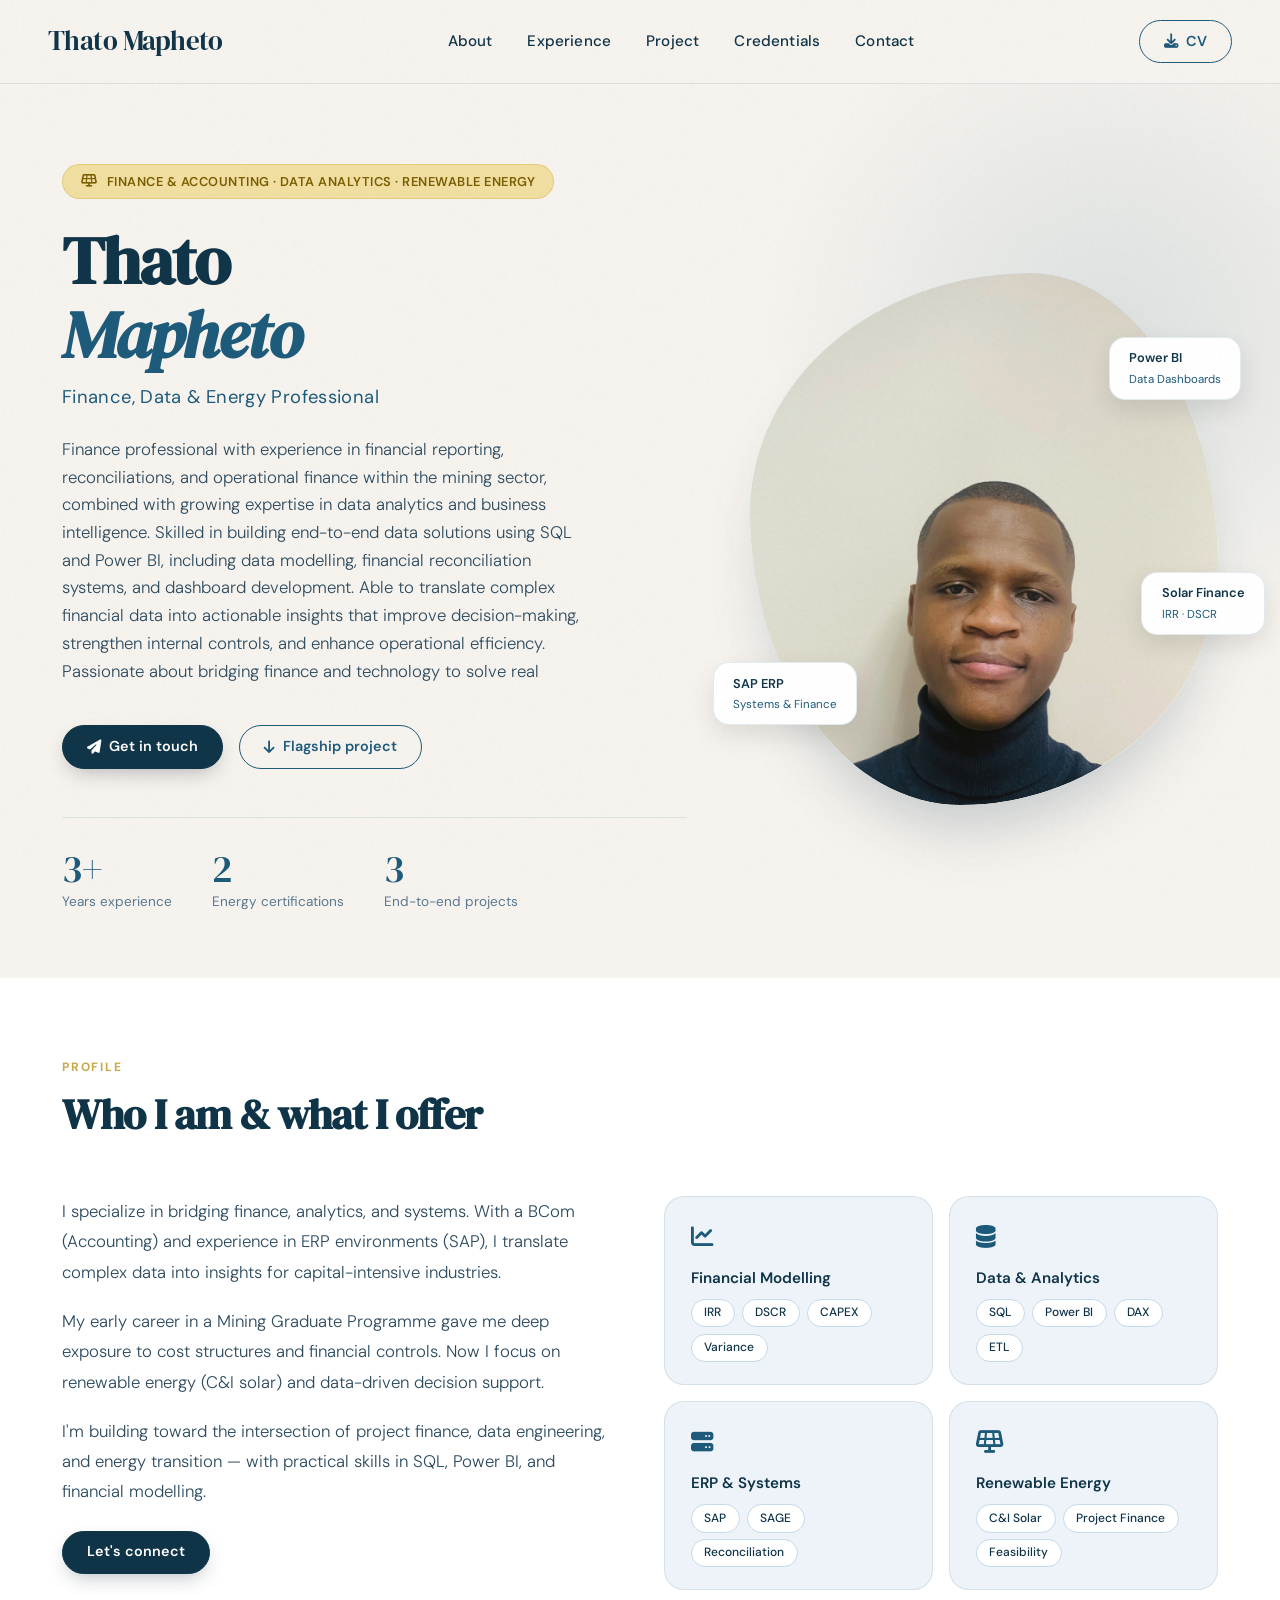
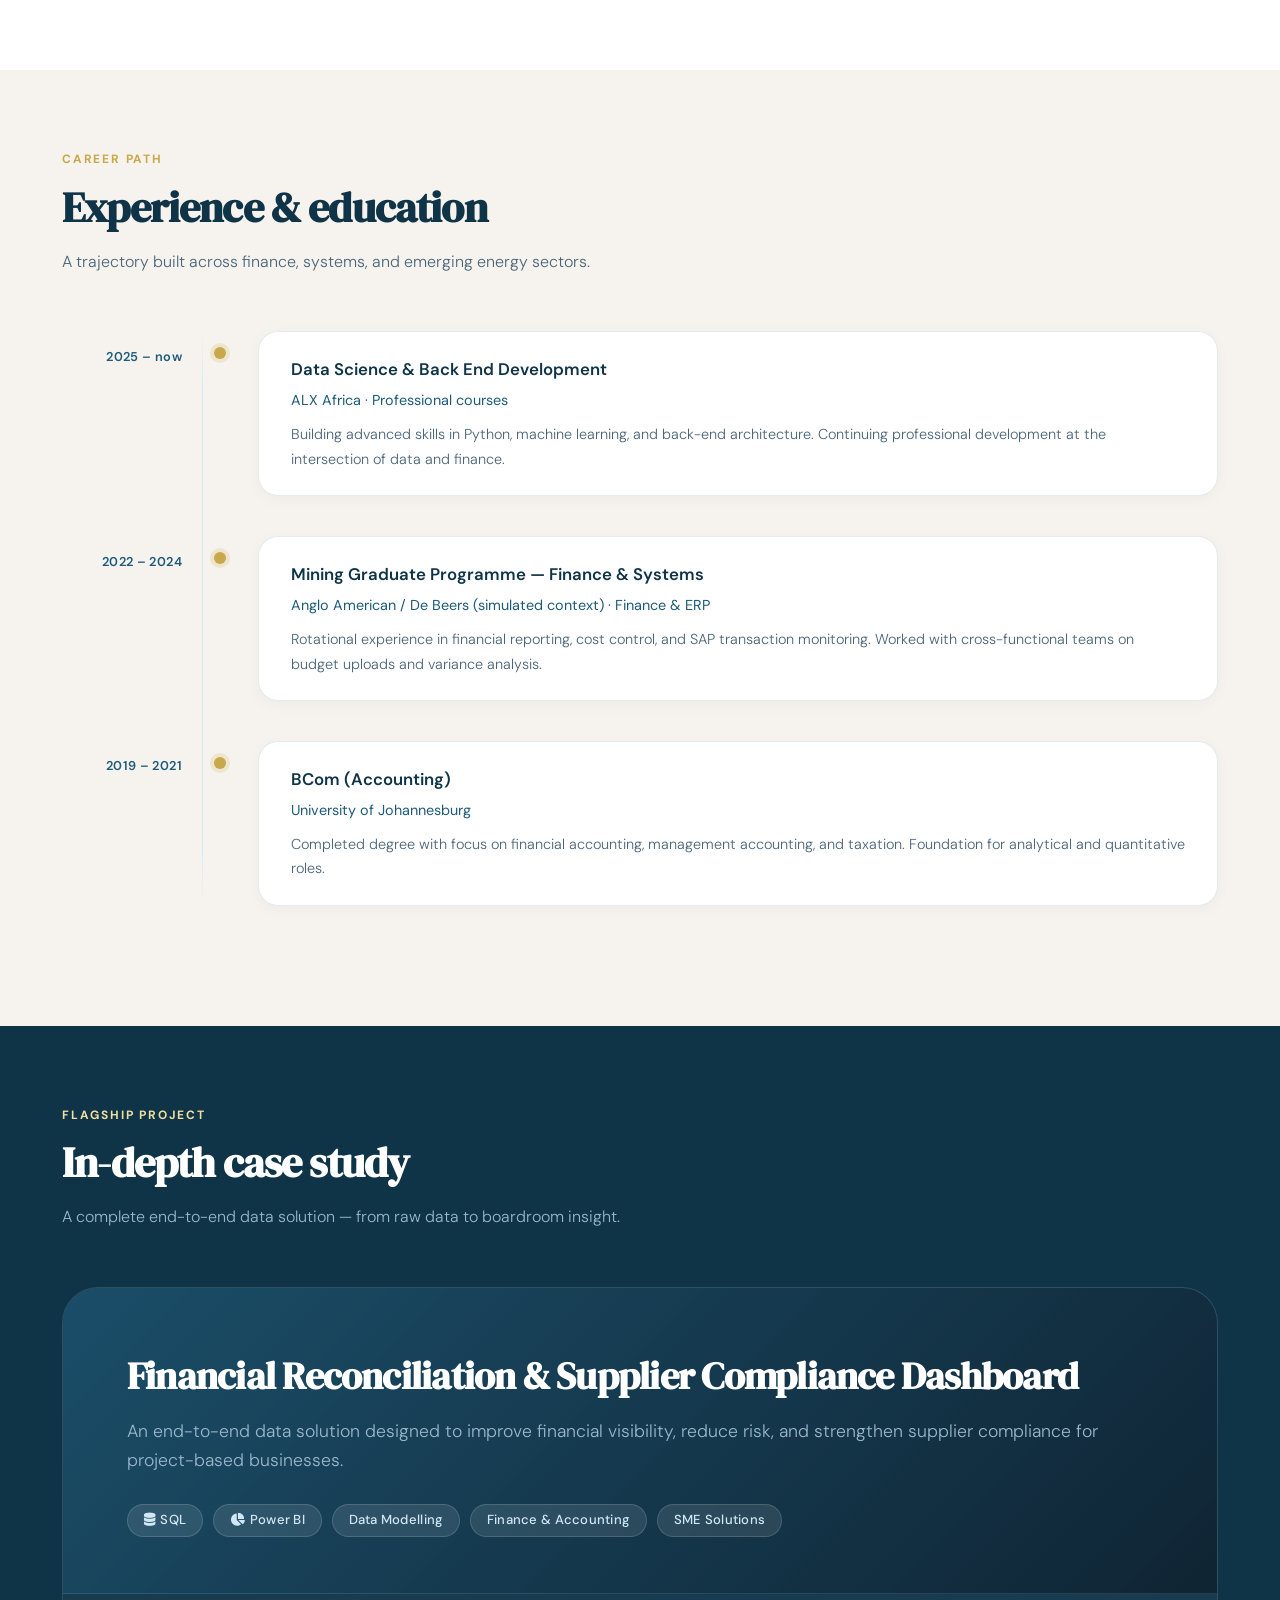
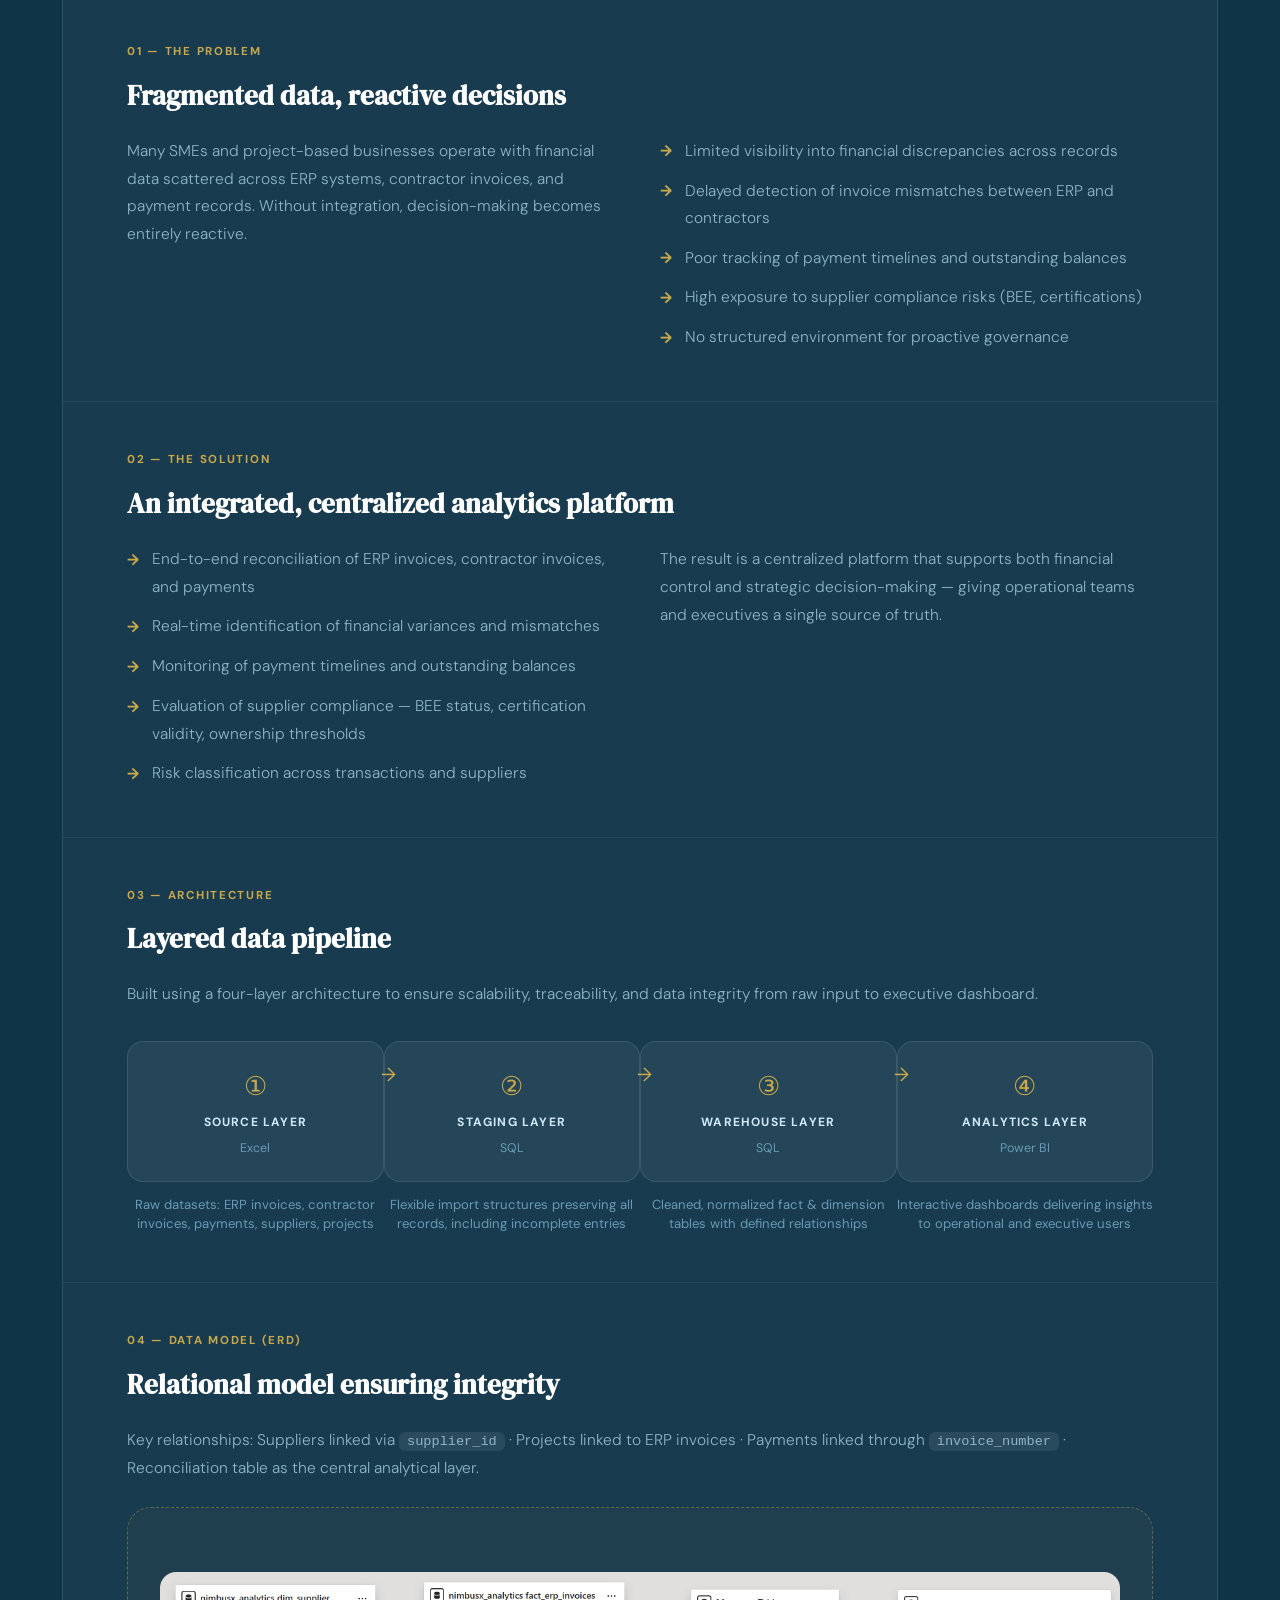
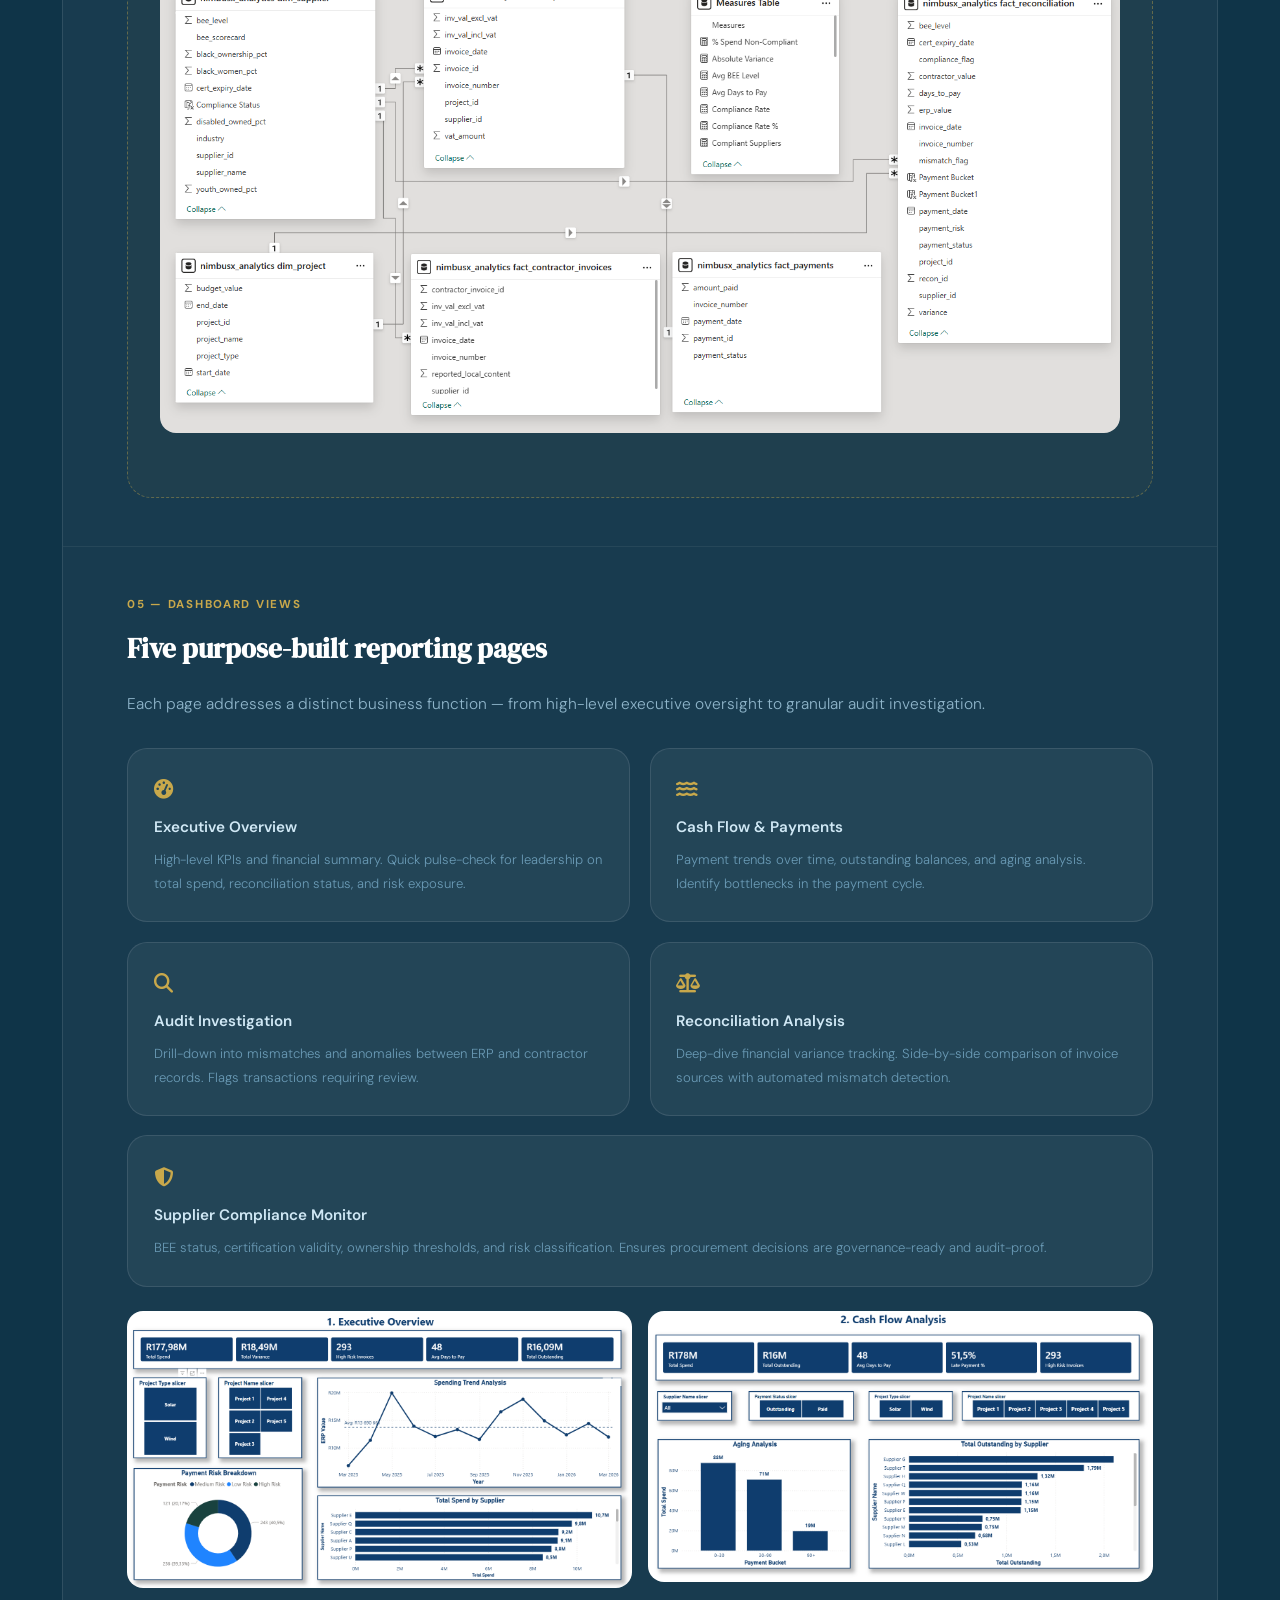
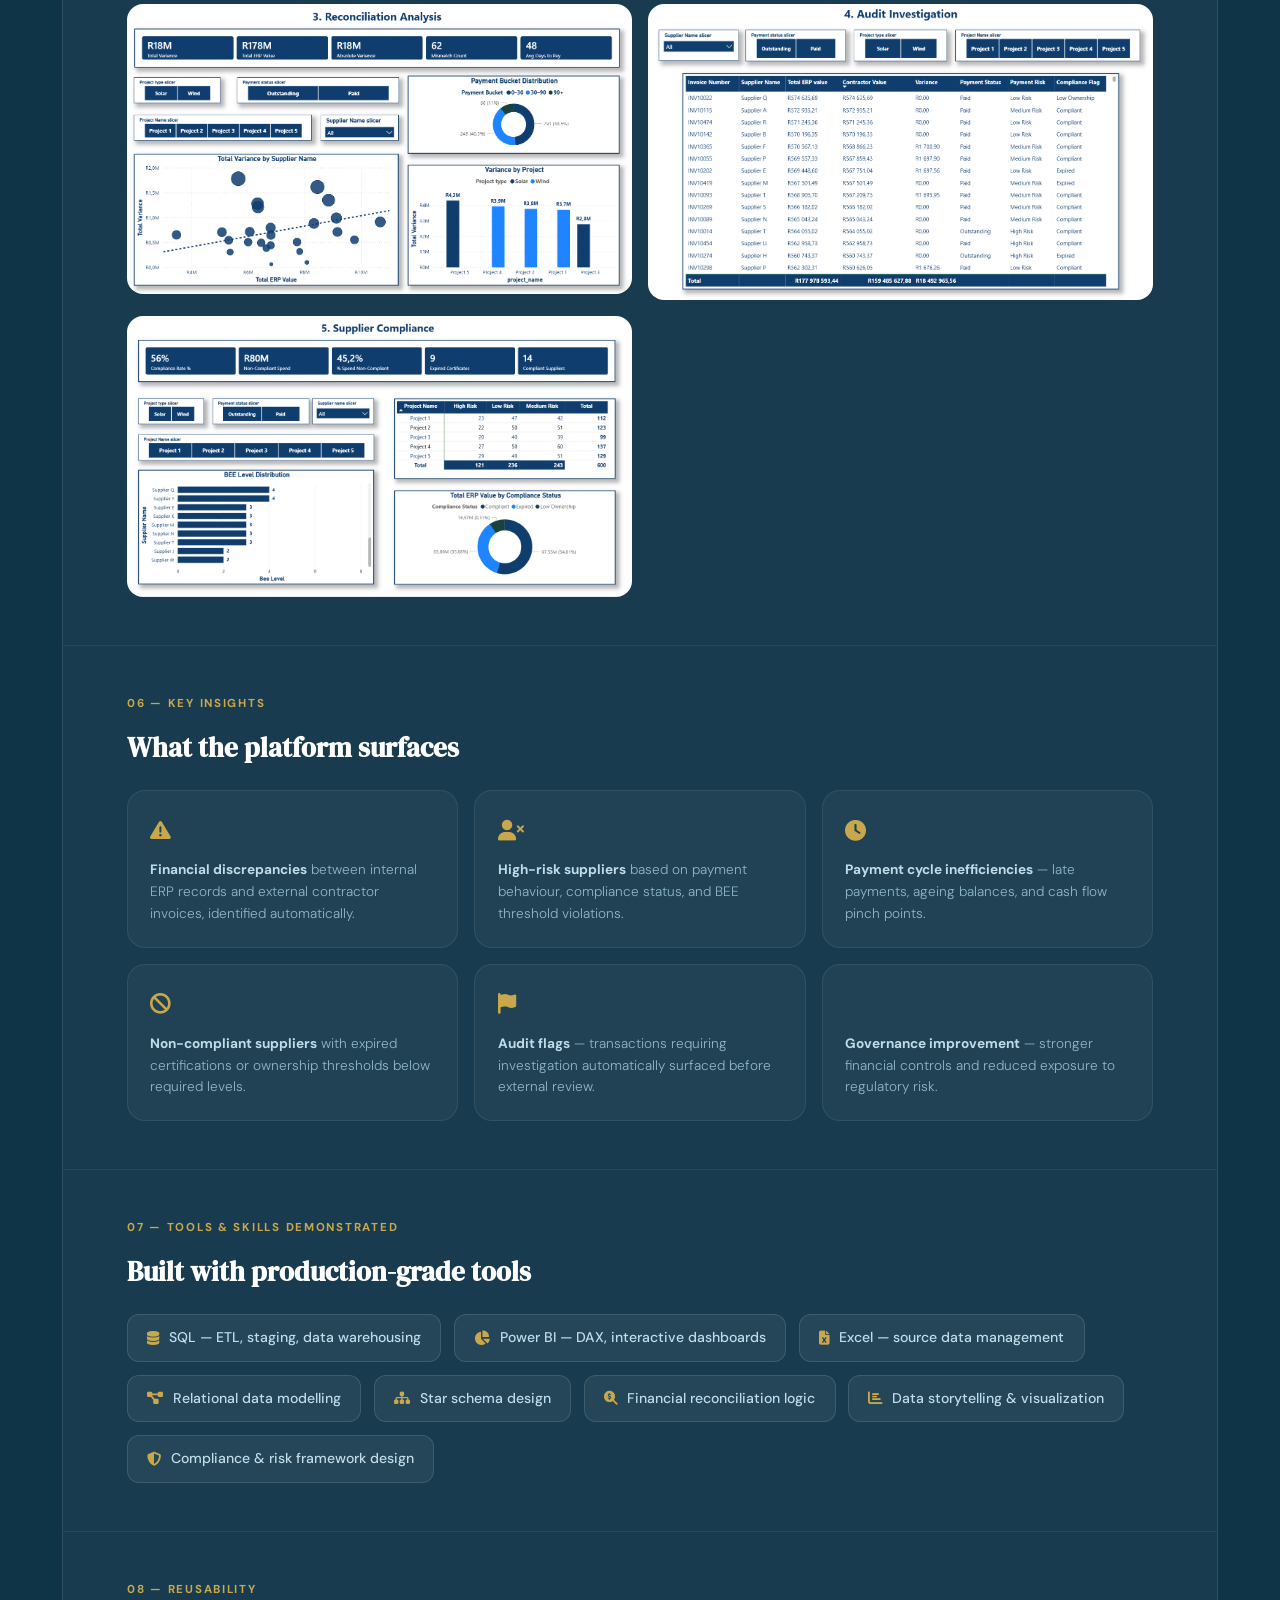
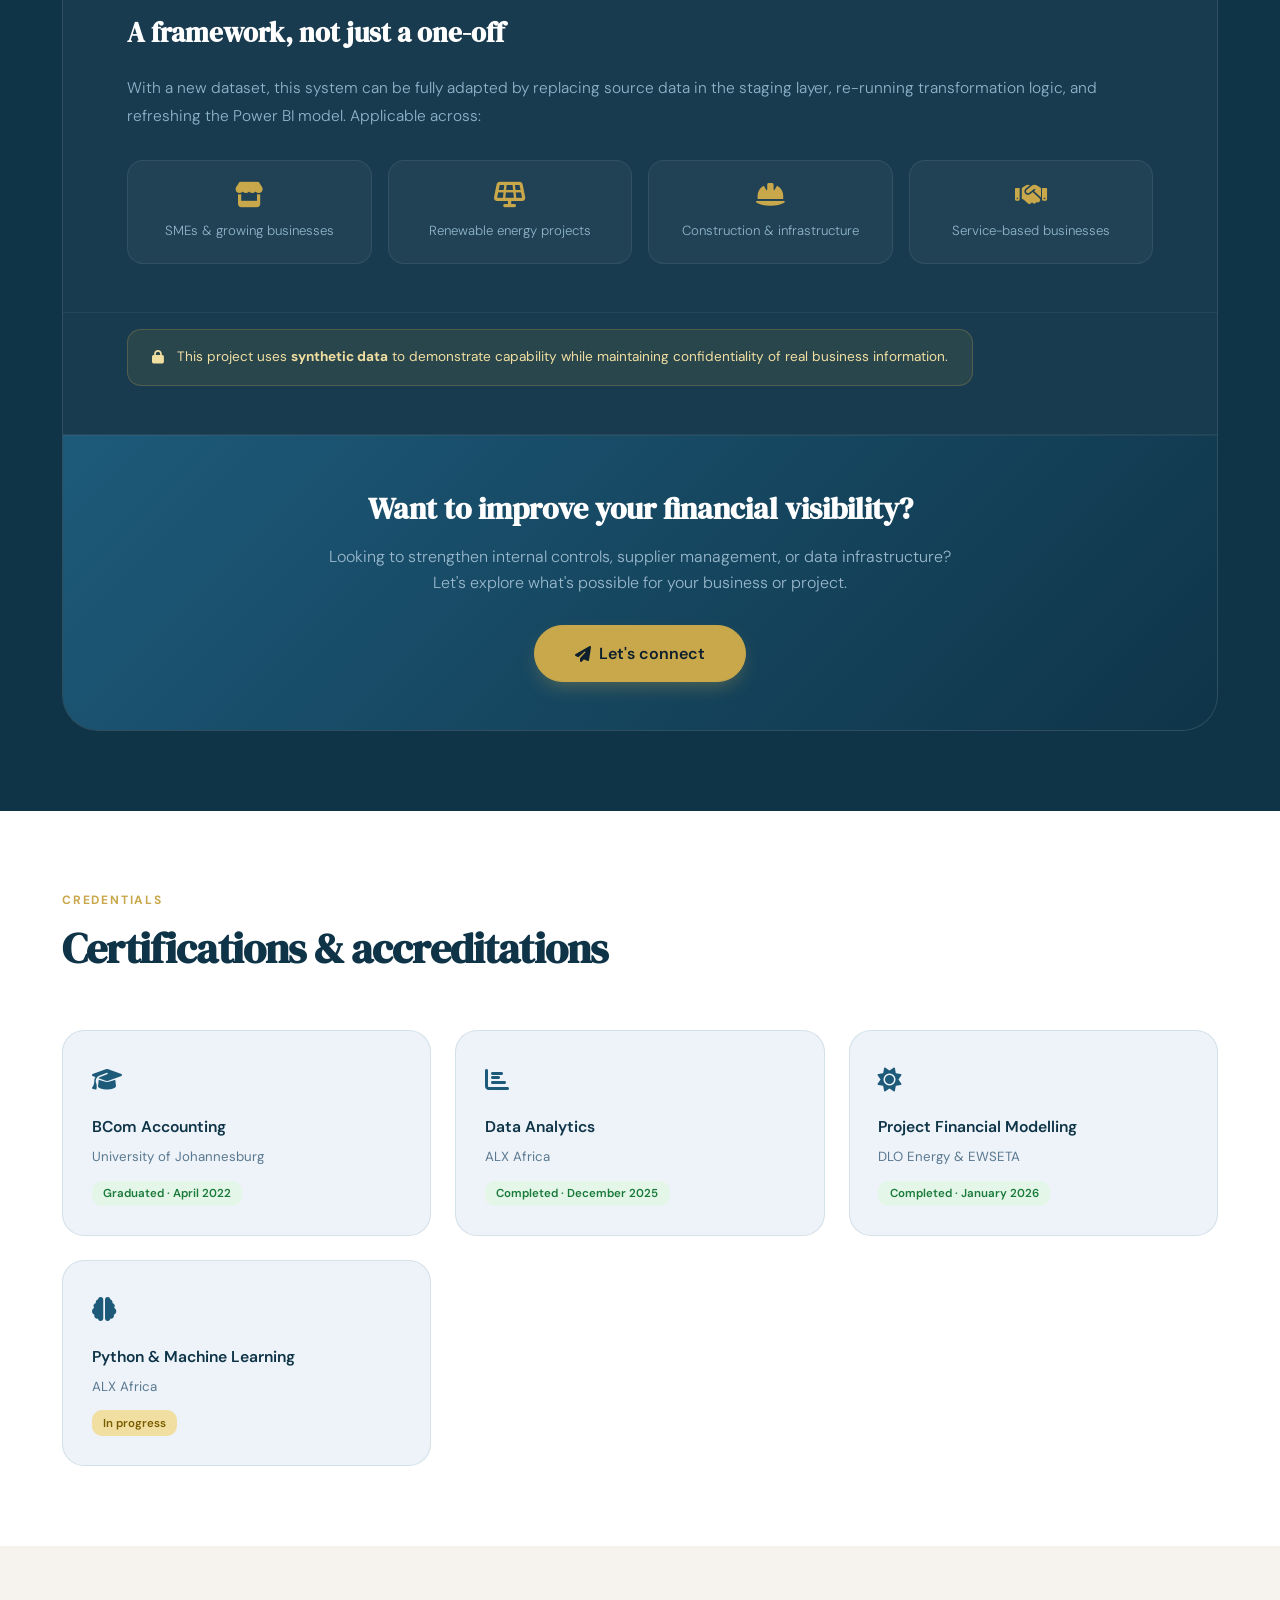
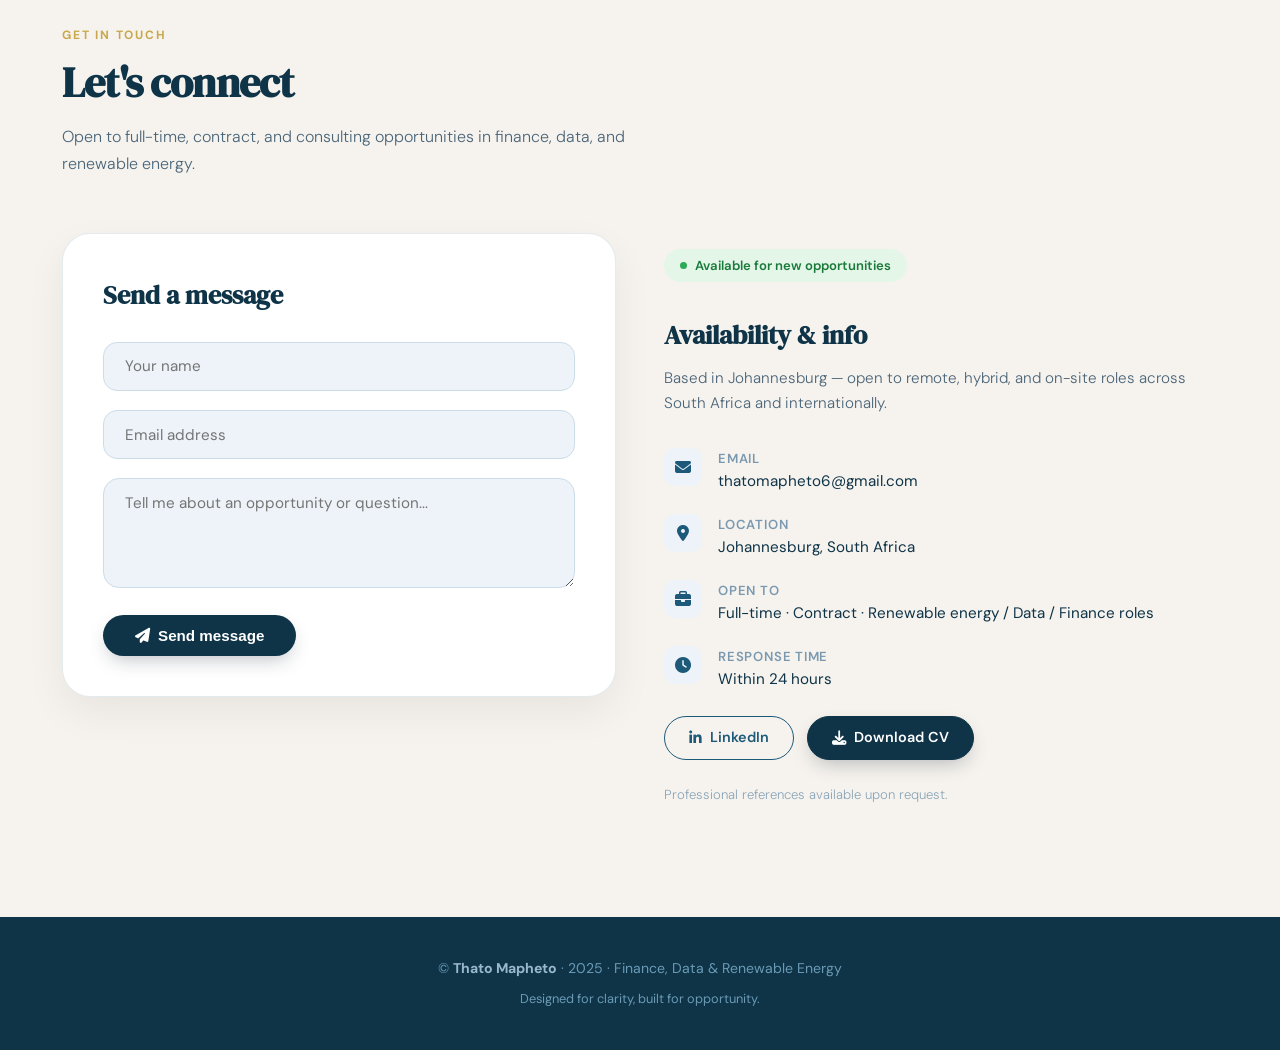
==== commit 9575bcf2: "update codel files" ====
--- a/index1.html
+++ b/index1.html
@@ -1362,7 +1362,7 @@
 
 			<div class="portrait-wrap fade-in">
 				<div class="portrait-shape">
-					<img src="./image1.jpg" alt="Thato Mapheto"
+					<img src="./images/image.jpg" alt="Thato Mapheto"
 						style="width:100%; height:100%; object-fit:cover; border-radius:inherit;">
 				</div>
 				<div class="portrait-tag portrait-tag-1">
@@ -1622,7 +1622,7 @@
 							style="background:rgba(255,255,255,.08);padding:.1rem .5rem;border-radius:6px;font-size:.85rem">invoice_number</code>
 						· Reconciliation table as the central analytical layer.</p>
 					<div class="erd-placeholder">
-						<img src="./assets/images/dashboard_images/6_Model view.png" alt="Entity Relationship Diagram"
+						<img src="./images/dashboard_images/6_Model view.png" alt="Entity Relationship Diagram"
 							style="width:100%; border-radius:16px; display:block;">
 					</div>
 				</div>
@@ -1673,15 +1673,15 @@
 					</div>
 					<!-- Dashboard image placeholder -->
 					<div style="margin-top: 1.5rem; display: grid; grid-template-columns: 1fr 1fr; gap: 1rem;">
-						<img src="./assets/images/dashboard_images/1_excecutive_overview.png" alt="Executive Overview"
+						<img src="./images/dashboard_images/1_excecutive_overview.png" alt="Executive Overview"
 							style="width:100%; border-radius:16px; display:block;">
-						<img src="./assets/images/dashboard_images/2_cashflow_analysis.png" alt="Cash Flow Analysis"
+						<img src="./images/dashboard_images/2_cashflow_analysis.png" alt="Cash Flow Analysis"
 							style="width:100%; border-radius:16px; display:block;">
-						<img src="./assets/images/dashboard_images/3_reconciliation_analysis.png"
-							alt="Audit Investigation" style="width:100%; border-radius:16px; display:block;">
-						<img src="./assets/images/dashboard_images/4_audit_investigation.png" alt="Supplier Compliance"
+						<img src="./images/dashboard_images/3_reconciliation_analysis.png" alt="Audit Investigation"
 							style="width:100%; border-radius:16px; display:block;">
-						<img src="./assets/images/dashboard_images/5_supplier_compliance.png" alt="Supplier Compliance"
+						<img src="./images/dashboard_images/4_audit_investigation.png" alt="Supplier Compliance"
+							style="width:100%; border-radius:16px; display:block;">
+						<img src="./images/dashboard_images/5_supplier_compliance.png" alt="Supplier Compliance"
 							style="width:100%; border-radius:16px; display:block;">
 					</div>
 				</div>
@@ -1956,8 +1956,8 @@
 					</div>
 
 					<div class="social-row">
-						<a href="https://www.linkedin.com/in/thatomapheto/" class="btn-pill btn-outline-pill"><i
-								class="fab fa-linkedin-in"></i> LinkedIn</a>
+						<a href="https://www.linkedin.com/in/thatomapheto/" target="_blank"
+							class="btn-pill btn-outline-pill"><i class="fab fa-linkedin-in"></i> LinkedIn</a>
 						<a href="./ThatoMaphetoCV.pdf" download class="btn-pill btn-filled"><i
 								class="fas fa-download"></i> Download
 							CV</a>
